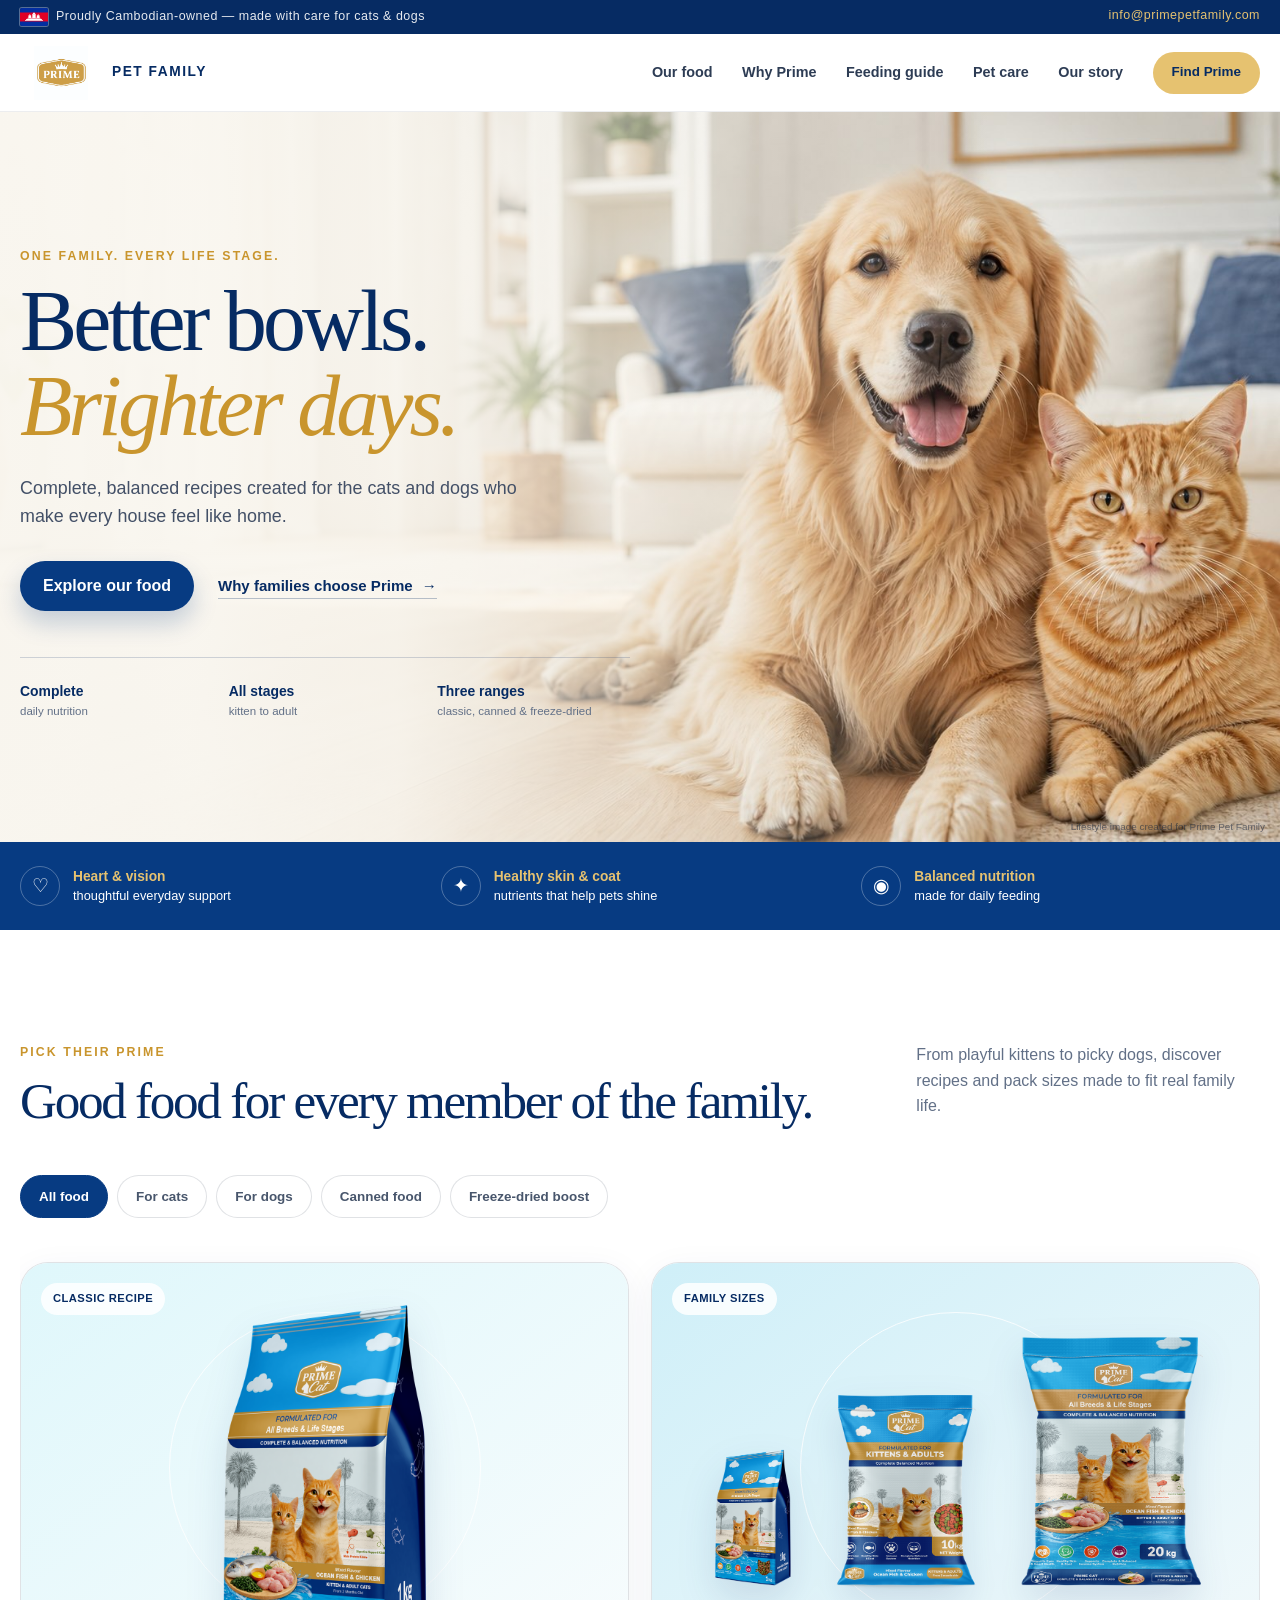
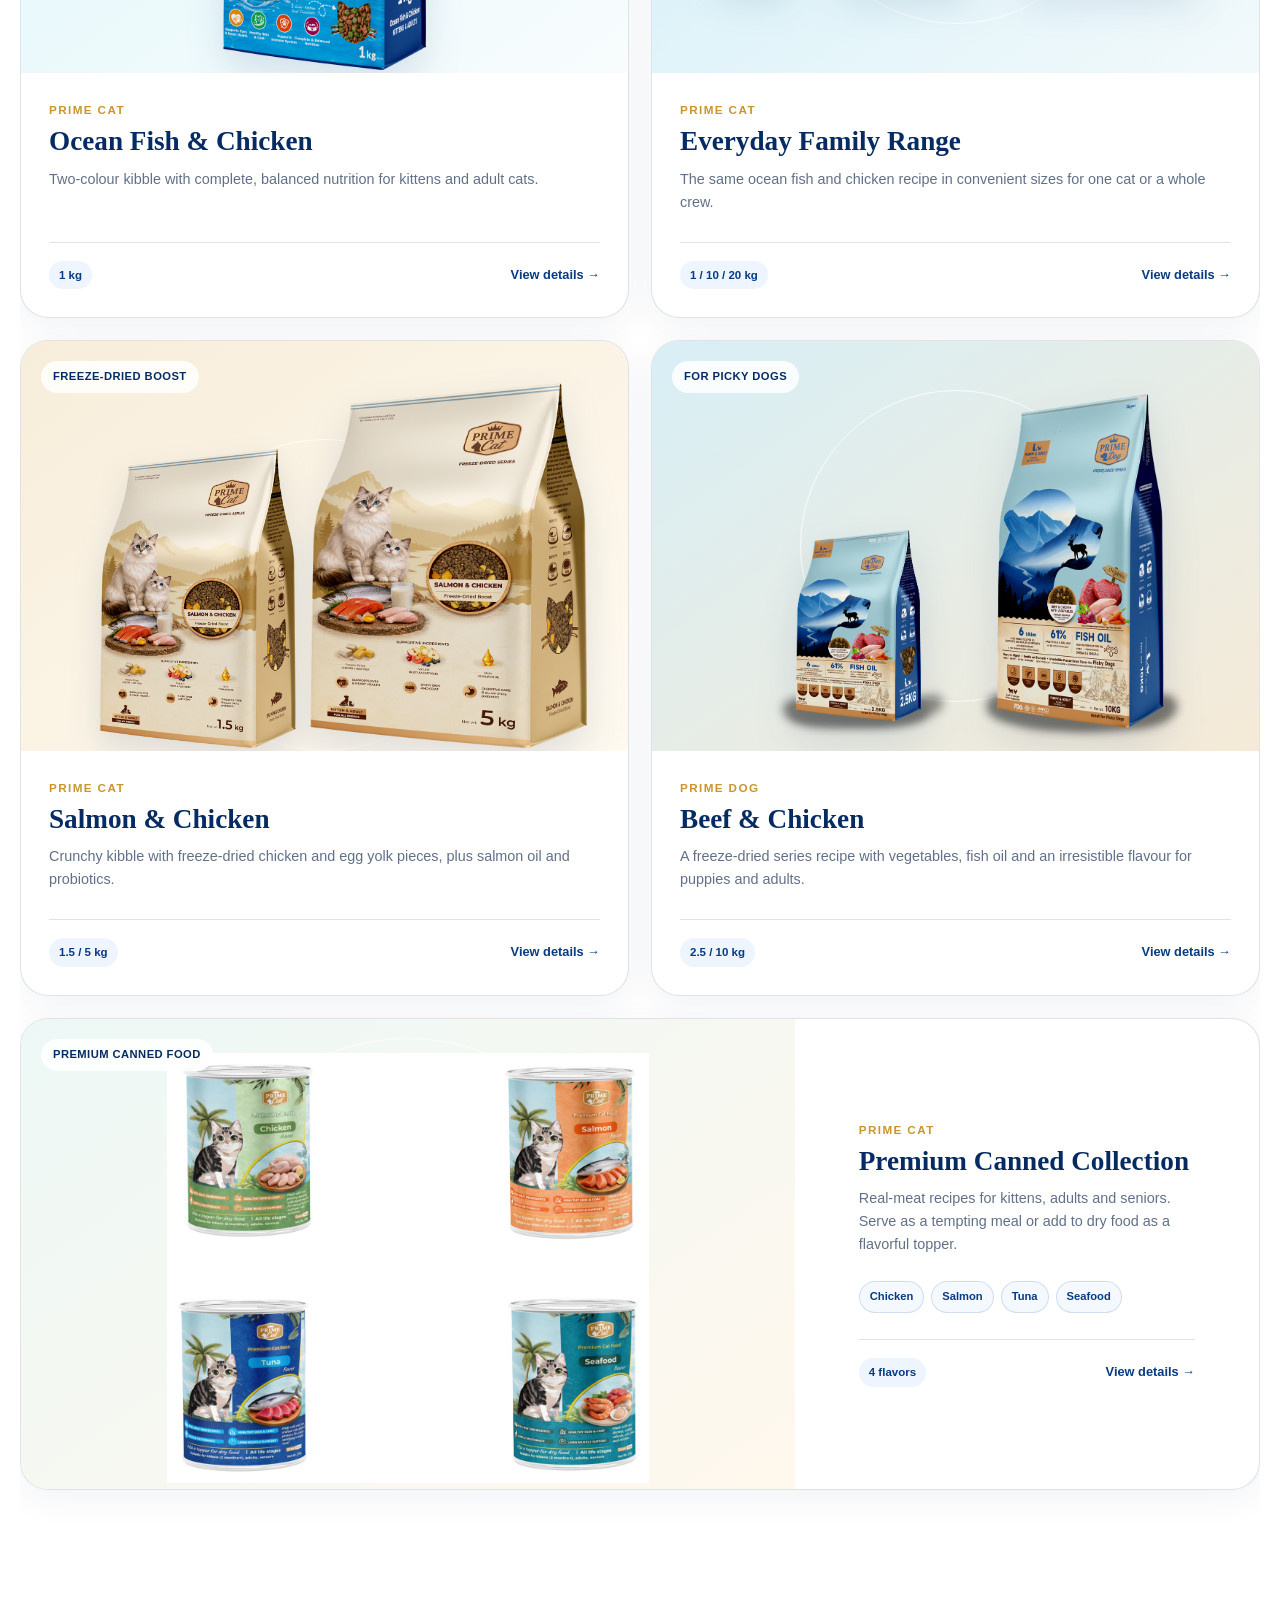
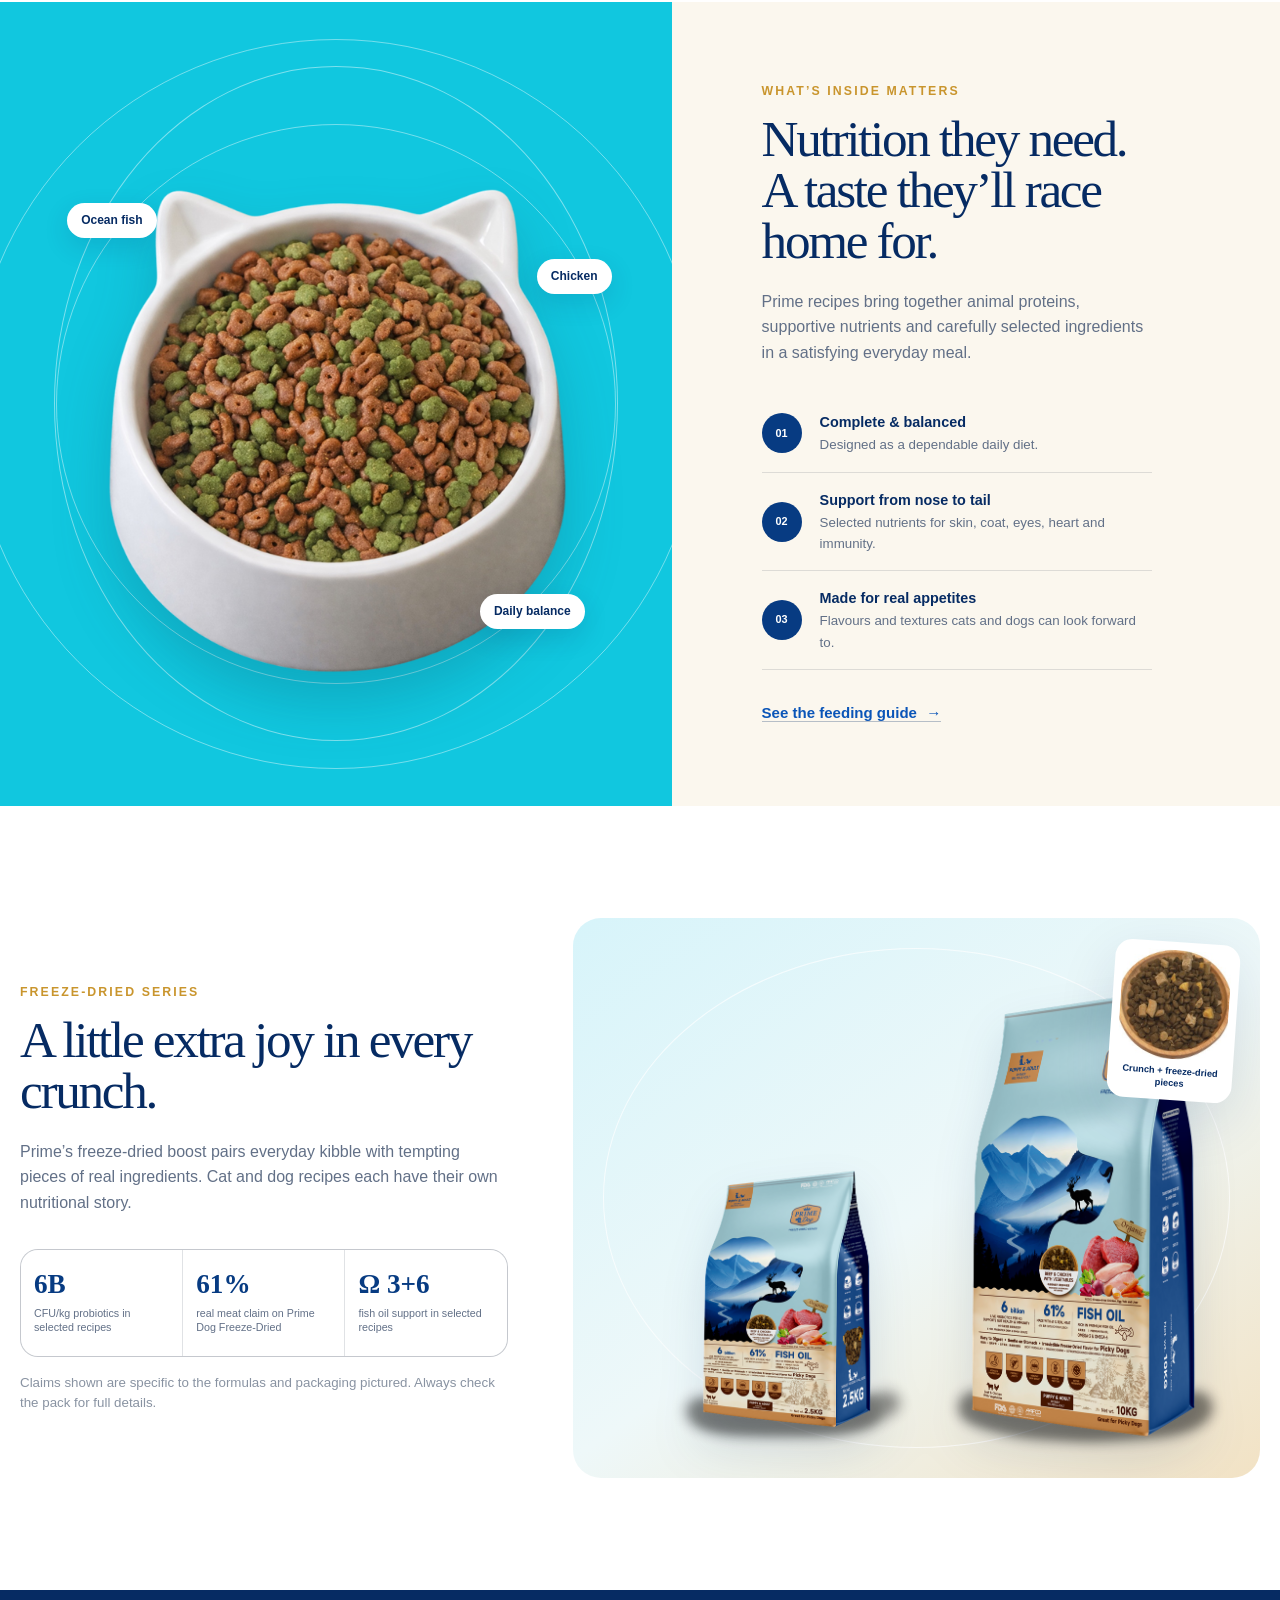
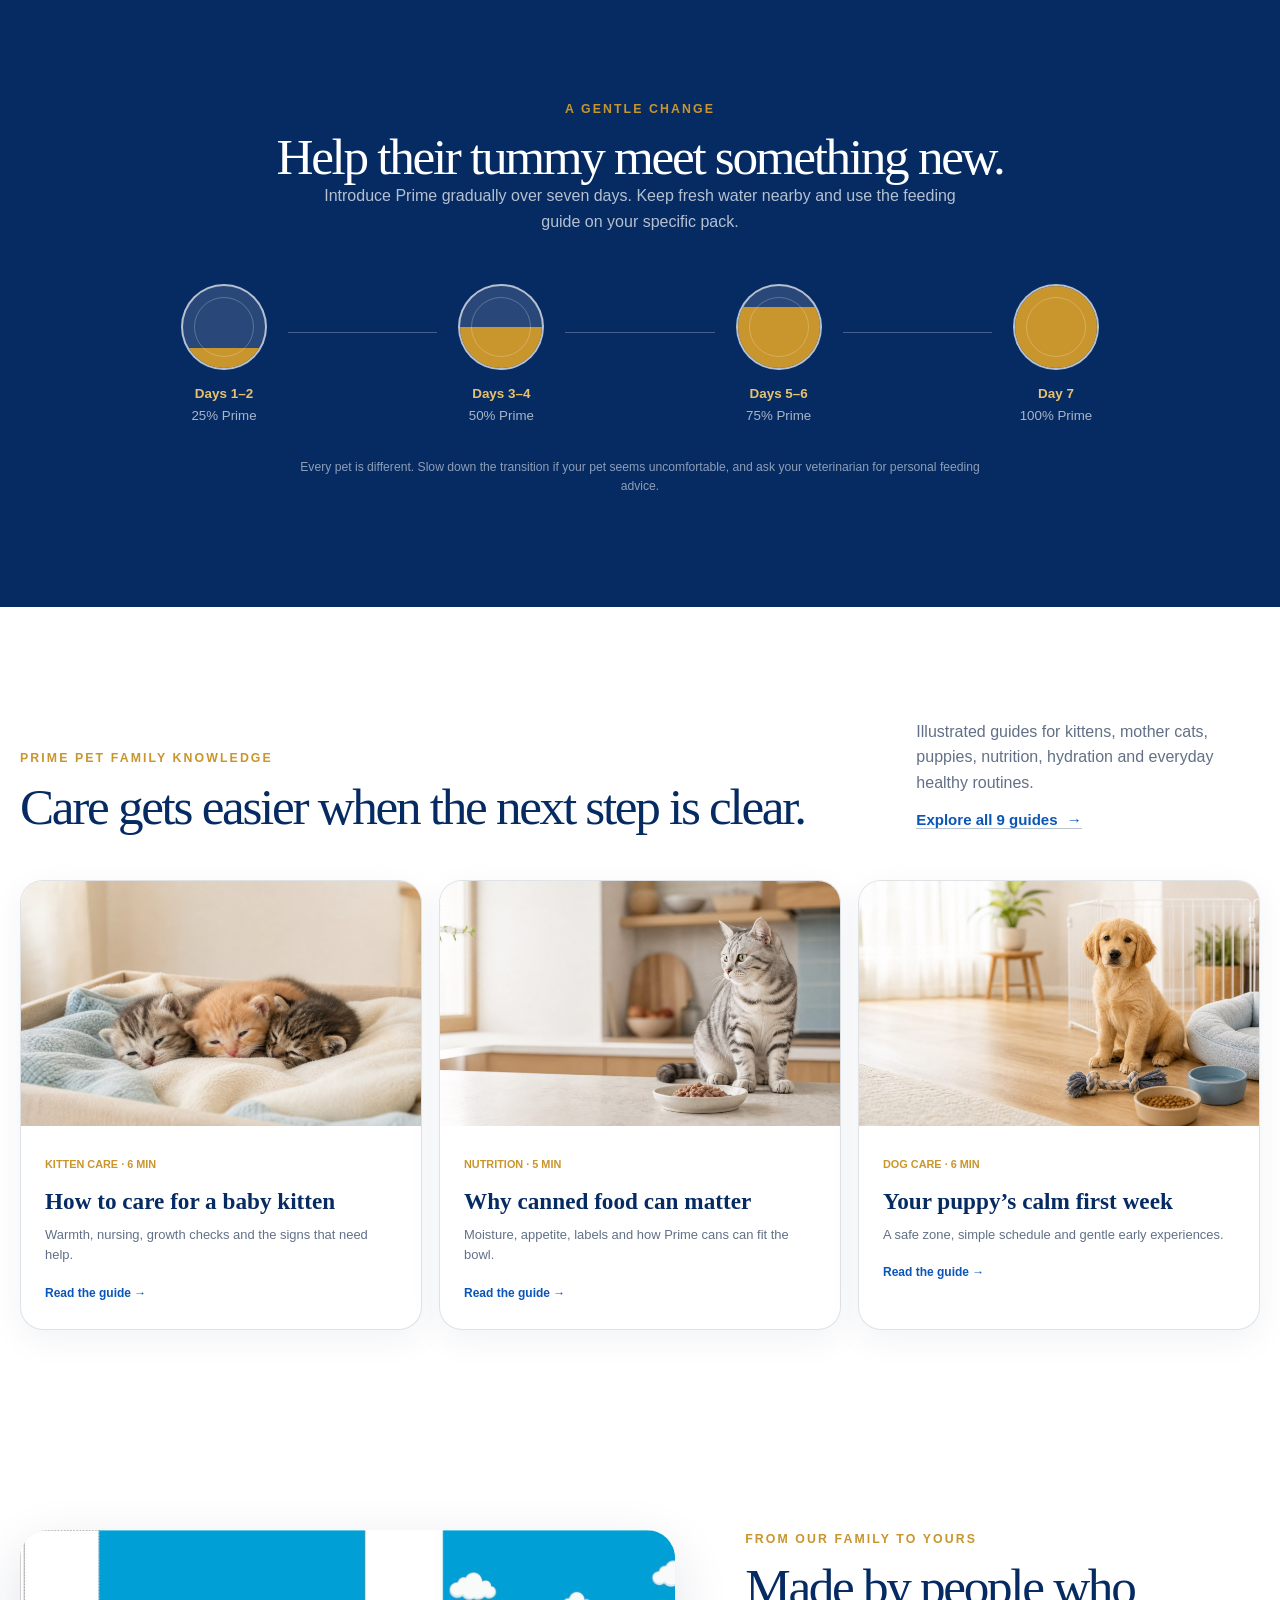
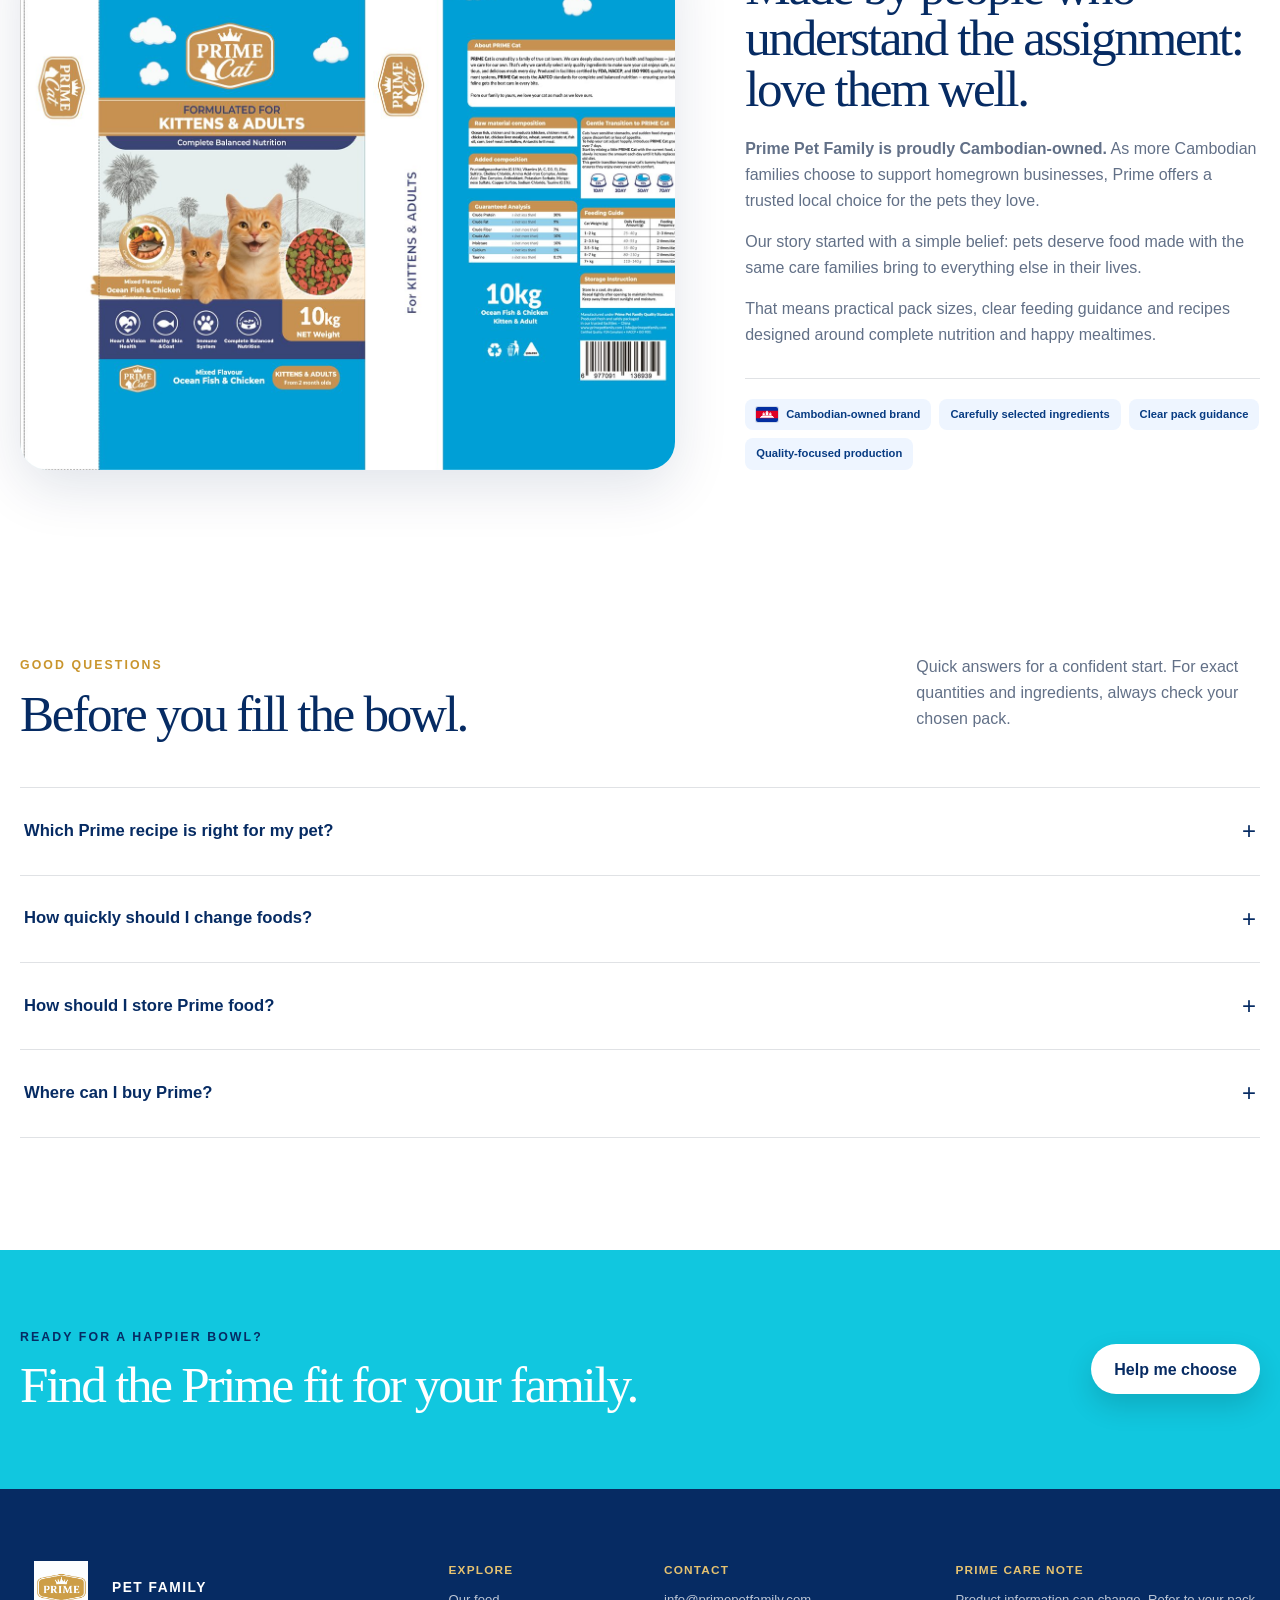
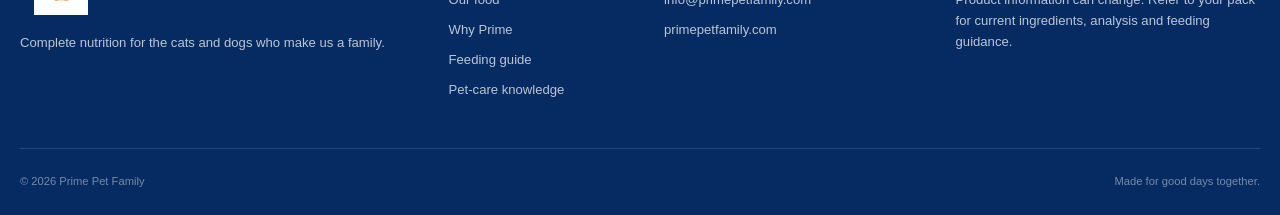
==== index.html @ 269310a0 "Move website to repository root" ====
<!doctype html>
<html lang="en">
<head>
  <meta charset="utf-8">
  <meta name="viewport" content="width=device-width, initial-scale=1">
  <meta name="description" content="Prime Pet Family complete and balanced cat and dog food, made for happy pets at every life stage.">
  <meta name="theme-color" content="#073b82">
  <title>Prime Pet Family | Better bowls. Brighter days.</title>
  <link rel="stylesheet" href="styles.css">
  <script src="script.js" defer></script>
</head>
<body>
  <a class="skip-link" href="#main">Skip to content</a>

  <div class="announcement">
    <span class="ownership-message"><img class="cambodia-flag" src="assets/cambodia-flag.svg" alt="Flag of Cambodia">Proudly Cambodian-owned — made with care for cats &amp; dogs</span>
    <a href="mailto:info@primepetfamily.com">info@primepetfamily.com</a>
  </div>

  <header class="site-header" id="top">
    <a class="brand" href="#top" aria-label="Prime Pet Family home">
      <img src="assets/prime-logo.jpg" alt="Prime">
      <span>Pet Family</span>
    </a>

    <button class="menu-toggle" type="button" aria-expanded="false" aria-controls="primary-nav">
      <span></span><span></span><span></span>
      <span class="sr-only">Open navigation</span>
    </button>

    <nav class="primary-nav" id="primary-nav" aria-label="Primary navigation">
      <a href="#products">Our food</a>
      <a href="#why-prime">Why Prime</a>
      <a href="#feeding">Feeding guide</a>
      <a href="knowledge.html">Pet care</a>
      <a href="#story">Our story</a>
      <button class="button button-small button-gold js-open-inquiry" type="button" data-product="General product enquiry">Find Prime</button>
    </nav>
  </header>

  <main id="main">
    <section class="hero" aria-labelledby="hero-title">
      <div class="hero-overlay"></div>
      <div class="hero-content">
        <p class="eyebrow">One family. Every life stage.</p>
        <h1 id="hero-title">Better bowls.<br><em>Brighter days.</em></h1>
        <p class="hero-copy">Complete, balanced recipes created for the cats and dogs who make every house feel like home.</p>
        <div class="hero-actions">
          <a class="button button-blue" href="#products">Explore our food</a>
          <a class="text-link" href="#why-prime">Why families choose Prime <span aria-hidden="true">→</span></a>
        </div>
        <div class="hero-proof" aria-label="Product highlights">
          <div><strong>Complete</strong><span>daily nutrition</span></div>
          <div><strong>All stages</strong><span>kitten to adult</span></div>
          <div><strong>Three ranges</strong><span>classic, canned &amp; freeze-dried</span></div>
        </div>
      </div>
      <p class="image-note">Lifestyle image created for Prime Pet Family</p>
    </section>

    <section class="trust-bar" aria-label="Prime benefits">
      <div><span class="trust-icon">♡</span><span><strong>Heart &amp; vision</strong> thoughtful everyday support</span></div>
      <div><span class="trust-icon">✦</span><span><strong>Healthy skin &amp; coat</strong> nutrients that help pets shine</span></div>
      <div><span class="trust-icon">◉</span><span><strong>Balanced nutrition</strong> made for daily feeding</span></div>
    </section>

    <section class="section products-section" id="products" aria-labelledby="products-title">
      <div class="section-heading heading-row">
        <div>
          <p class="eyebrow">Pick their Prime</p>
          <h2 id="products-title">Good food for every member of the family.</h2>
        </div>
        <p>From playful kittens to picky dogs, discover recipes and pack sizes made to fit real family life.</p>
      </div>

      <div class="filter-bar" role="group" aria-label="Filter products">
        <button class="filter-button active" type="button" data-filter="all" aria-pressed="true">All food</button>
        <button class="filter-button" type="button" data-filter="cat" aria-pressed="false">For cats</button>
        <button class="filter-button" type="button" data-filter="dog" aria-pressed="false">For dogs</button>
        <button class="filter-button" type="button" data-filter="canned" aria-pressed="false">Canned food</button>
        <button class="filter-button" type="button" data-filter="freeze" aria-pressed="false">Freeze-dried boost</button>
      </div>

      <div class="product-grid" id="product-grid">
        <article class="product-card product-card-blue" data-categories="cat classic">
          <div class="product-image-wrap">
            <span class="product-badge">Classic recipe</span>
            <img src="assets/prime-cat-1kg-web.png" alt="Prime Cat Ocean Fish and Chicken 1 kilogram bag" loading="lazy">
          </div>
          <div class="product-body">
            <p class="product-pet">Prime Cat</p>
            <h3>Ocean Fish &amp; Chicken</h3>
            <p>Two-colour kibble with complete, balanced nutrition for kittens and adult cats.</p>
            <div class="product-footer">
              <span class="size-pill">1 kg</span>
              <a class="card-link" href="product.html?id=cat-classic">View details <span aria-hidden="true">→</span></a>
            </div>
          </div>
        </article>

        <article class="product-card product-card-sky" data-categories="cat classic">
          <div class="product-image-wrap range-image">
            <span class="product-badge">Family sizes</span>
            <img src="assets/prime-cat-range-web.png" alt="Prime Cat Ocean Fish and Chicken bags in 1, 10 and 20 kilogram sizes" loading="lazy">
          </div>
          <div class="product-body">
            <p class="product-pet">Prime Cat</p>
            <h3>Everyday Family Range</h3>
            <p>The same ocean fish and chicken recipe in convenient sizes for one cat or a whole crew.</p>
            <div class="product-footer">
              <span class="size-pill">1 / 10 / 20 kg</span>
              <a class="card-link" href="product.html?id=cat-family">View details <span aria-hidden="true">→</span></a>
            </div>
          </div>
        </article>

        <article class="product-card product-card-cream" data-categories="cat freeze">
          <div class="product-image-wrap dual-product">
            <span class="product-badge">Freeze-dried boost</span>
            <img src="assets/prime-cat-freeze-1-5kg-web.png" alt="Prime Cat Salmon and Chicken Freeze-Dried Boost 1.5 kilogram bag" loading="lazy">
            <img src="assets/prime-cat-freeze-5kg-web.png" alt="Prime Cat Salmon and Chicken Freeze-Dried Boost 5 kilogram bag" loading="lazy">
          </div>
          <div class="product-body">
            <p class="product-pet">Prime Cat</p>
            <h3>Salmon &amp; Chicken</h3>
            <p>Crunchy kibble with freeze-dried chicken and egg yolk pieces, plus salmon oil and probiotics.</p>
            <div class="product-footer">
              <span class="size-pill">1.5 / 5 kg</span>
              <a class="card-link" href="product.html?id=cat-freeze">View details <span aria-hidden="true">→</span></a>
            </div>
          </div>
        </article>

        <article class="product-card product-card-dog" data-categories="dog freeze">
          <div class="product-image-wrap range-image">
            <span class="product-badge">For picky dogs</span>
            <img src="assets/prime-dog-range-web.png" alt="Prime Dog Beef and Chicken Freeze-Dried Series bags in 2.5 and 10 kilogram sizes" loading="lazy">
          </div>
          <div class="product-body">
            <p class="product-pet">Prime Dog</p>
            <h3>Beef &amp; Chicken</h3>
            <p>A freeze-dried series recipe with vegetables, fish oil and an irresistible flavour for puppies and adults.</p>
            <div class="product-footer">
              <span class="size-pill">2.5 / 10 kg</span>
              <a class="card-link" href="product.html?id=dog-freeze">View details <span aria-hidden="true">→</span></a>
            </div>
          </div>
        </article>

        <article class="product-card product-card-canned" data-categories="cat canned">
          <div class="product-image-wrap range-image">
            <span class="product-badge">Premium canned food</span>
            <img src="assets/prime-cat-cans-web.png" alt="Prime Cat premium canned food in Chicken, Salmon, Tuna and Seafood flavors" loading="lazy">
          </div>
          <div class="product-body">
            <p class="product-pet">Prime Cat</p>
            <h3>Premium Canned Collection</h3>
            <p>Real-meat recipes for kittens, adults and seniors. Serve as a tempting meal or add to dry food as a flavorful topper.</p>
            <div class="canned-flavours" aria-label="Available flavors">
              <span>Chicken</span><span>Salmon</span><span>Tuna</span><span>Seafood</span>
            </div>
            <div class="product-footer">
              <span class="size-pill">4 flavors</span>
              <a class="card-link" href="product.html?id=cat-canned">View details <span aria-hidden="true">→</span></a>
            </div>
          </div>
        </article>
      </div>
      <p class="filter-empty" id="filter-empty" hidden>No products match this filter yet.</p>
    </section>

    <section class="feature-story" id="why-prime" aria-labelledby="feature-title">
      <div class="feature-visual">
        <span class="orbit orbit-one"></span>
        <span class="orbit orbit-two"></span>
        <img class="bowl-image" src="assets/cat-food-bowl-web.png" alt="A white cat-shaped bowl filled with Prime Cat kibble" loading="lazy">
        <div class="ingredient-chip chip-one">Ocean fish</div>
        <div class="ingredient-chip chip-two">Chicken</div>
        <div class="ingredient-chip chip-three">Daily balance</div>
      </div>
      <div class="feature-copy">
        <p class="eyebrow">What’s inside matters</p>
        <h2 id="feature-title">Nutrition they need. A taste they’ll race home for.</h2>
        <p>Prime recipes bring together animal proteins, supportive nutrients and carefully selected ingredients in a satisfying everyday meal.</p>
        <ul class="check-list">
          <li><span>01</span><div><strong>Complete &amp; balanced</strong><small>Designed as a dependable daily diet.</small></div></li>
          <li><span>02</span><div><strong>Support from nose to tail</strong><small>Selected nutrients for skin, coat, eyes, heart and immunity.</small></div></li>
          <li><span>03</span><div><strong>Made for real appetites</strong><small>Flavours and textures cats and dogs can look forward to.</small></div></li>
        </ul>
        <a class="text-link text-link-blue" href="#feeding">See the feeding guide <span aria-hidden="true">→</span></a>
      </div>
    </section>

    <section class="section range-spotlight" aria-labelledby="range-title">
      <div class="spotlight-copy">
        <p class="eyebrow">Freeze-dried series</p>
        <h2 id="range-title">A little extra joy in every crunch.</h2>
        <p>Prime’s freeze-dried boost pairs everyday kibble with tempting pieces of real ingredients. Cat and dog recipes each have their own nutritional story.</p>
        <div class="stat-grid">
          <div><strong>6B</strong><span>CFU/kg probiotics in selected recipes</span></div>
          <div><strong>61%</strong><span>real meat claim on Prime Dog Freeze-Dried</span></div>
          <div><strong>Ω 3+6</strong><span>fish oil support in selected recipes</span></div>
        </div>
        <small class="claim-note">Claims shown are specific to the formulas and packaging pictured. Always check the pack for full details.</small>
      </div>
      <div class="spotlight-visual">
        <div class="kibble-card">
          <img src="assets/freeze-dried-kibble-web.jpg" alt="Prime freeze-dried dog food kibble in a wooden bowl" loading="lazy">
          <span>Crunch + freeze-dried pieces</span>
        </div>
        <img class="dog-range-image" src="assets/prime-dog-range-web.png" alt="Prime Dog freeze-dried series family pack sizes" loading="lazy">
      </div>
    </section>

    <section class="feeding-section" id="feeding" aria-labelledby="feeding-title">
      <div class="section-heading centered">
        <p class="eyebrow">A gentle change</p>
        <h2 id="feeding-title">Help their tummy meet something new.</h2>
        <p>Introduce Prime gradually over seven days. Keep fresh water nearby and use the feeding guide on your specific pack.</p>
      </div>
      <div class="transition-track" role="list" aria-label="Seven day feeding transition">
        <div class="transition-step" role="listitem">
          <div class="bowl-chart"><span style="--new-food:25%"></span></div>
          <strong>Days 1–2</strong><small>25% Prime</small>
        </div>
        <div class="transition-line"></div>
        <div class="transition-step" role="listitem">
          <div class="bowl-chart"><span style="--new-food:50%"></span></div>
          <strong>Days 3–4</strong><small>50% Prime</small>
        </div>
        <div class="transition-line"></div>
        <div class="transition-step" role="listitem">
          <div class="bowl-chart"><span style="--new-food:75%"></span></div>
          <strong>Days 5–6</strong><small>75% Prime</small>
        </div>
        <div class="transition-line"></div>
        <div class="transition-step" role="listitem">
          <div class="bowl-chart"><span style="--new-food:100%"></span></div>
          <strong>Day 7</strong><small>100% Prime</small>
        </div>
      </div>
      <p class="feeding-note">Every pet is different. Slow down the transition if your pet seems uncomfortable, and ask your veterinarian for personal feeding advice.</p>
    </section>

    <section class="section knowledge-preview" aria-labelledby="knowledge-preview-title">
      <div class="section-heading heading-row">
        <div><p class="eyebrow">Prime Pet Family knowledge</p><h2 id="knowledge-preview-title">Care gets easier when the next step is clear.</h2></div>
        <div><p>Illustrated guides for kittens, mother cats, puppies, nutrition, hydration and everyday healthy routines.</p><a class="text-link text-link-blue" href="knowledge.html">Explore all 9 guides <span aria-hidden="true">→</span></a></div>
      </div>
      <div class="knowledge-preview-grid">
        <a class="knowledge-preview-card" href="knowledge.html#baby-kitten"><img src="assets/care-kittens.jpg" alt="Three baby kittens resting in a warm nest" loading="lazy"><div><span>Kitten care · 6 min</span><h3>How to care for a baby kitten</h3><p>Warmth, nursing, growth checks and the signs that need help.</p><strong>Read the guide →</strong></div></a>
        <a class="knowledge-preview-card" href="knowledge.html#canned-food"><img src="assets/detail-cat-wet.jpg" alt="Silver tabby cat beside a dish of moist food" loading="lazy"><div><span>Nutrition · 5 min</span><h3>Why canned food can matter</h3><p>Moisture, appetite, labels and how Prime cans can fit the bowl.</p><strong>Read the guide →</strong></div></a>
        <a class="knowledge-preview-card" href="knowledge.html#new-puppy"><img src="assets/care-puppy.jpg" alt="Golden retriever puppy in a safe home care area" loading="lazy"><div><span>Dog care · 6 min</span><h3>Your puppy’s calm first week</h3><p>A safe zone, simple schedule and gentle early experiences.</p><strong>Read the guide →</strong></div></a>
      </div>
    </section>

    <section class="section story-section" id="story" aria-labelledby="story-title">
      <div class="story-image">
        <img src="assets/prime-cat-packaging-details-web.jpg" alt="Prime Cat packaging artwork showing recipe details and feeding information" loading="lazy">
      </div>
      <div class="story-copy">
        <p class="eyebrow">From our family to yours</p>
        <h2 id="story-title">Made by people who understand the assignment: love them well.</h2>
        <p><strong>Prime Pet Family is proudly Cambodian-owned.</strong> As more Cambodian families choose to support homegrown businesses, Prime offers a trusted local choice for the pets they love.</p>
        <p>Our story started with a simple belief: pets deserve food made with the same care families bring to everything else in their lives.</p>
        <p>That means practical pack sizes, clear feeding guidance and recipes designed around complete nutrition and happy mealtimes.</p>
        <div class="quality-row" aria-label="Quality commitments">
          <span class="local-brand-badge"><img class="cambodia-flag cambodia-flag-small" src="assets/cambodia-flag.svg" alt="">Cambodian-owned brand</span>
          <span>Carefully selected ingredients</span>
          <span>Clear pack guidance</span>
          <span>Quality-focused production</span>
        </div>
      </div>
    </section>

    <section class="section faq-section" aria-labelledby="faq-title">
      <div class="section-heading heading-row">
        <div><p class="eyebrow">Good questions</p><h2 id="faq-title">Before you fill the bowl.</h2></div>
        <p>Quick answers for a confident start. For exact quantities and ingredients, always check your chosen pack.</p>
      </div>
      <div class="faq-list">
        <details>
          <summary>Which Prime recipe is right for my pet?<span>+</span></summary>
          <p>Choose the cat or dog range, then match the life-stage and flavour information on the pack. If your pet has a medical condition or special diet, consult your veterinarian first.</p>
        </details>
        <details>
          <summary>How quickly should I change foods?<span>+</span></summary>
          <p>A seven-day transition works well for many pets: gradually increase Prime while reducing the previous food. Sensitive pets may need a little longer.</p>
        </details>
        <details>
          <summary>How should I store Prime food?<span>+</span></summary>
          <p>Keep the food sealed in a cool, dry place, away from direct sunlight and moisture. Reseal tightly after opening to help maintain freshness.</p>
        </details>
        <details>
          <summary>Where can I buy Prime?<span>+</span></summary>
          <p>Use the enquiry button below and tell us your location and preferred recipe. The Prime Pet Family team can help point you in the right direction.</p>
        </details>
      </div>
    </section>

    <section class="final-cta" aria-labelledby="cta-title">
      <div>
        <p class="eyebrow">Ready for a happier bowl?</p>
        <h2 id="cta-title">Find the Prime fit for your family.</h2>
      </div>
      <button class="button button-light js-open-inquiry" type="button" data-product="Help me choose a Prime recipe">Help me choose</button>
    </section>
  </main>

  <footer class="site-footer">
    <div class="footer-brand">
      <a class="brand brand-footer" href="#top"><img src="assets/prime-logo.jpg" alt=""><span>Pet Family</span></a>
      <p>Complete nutrition for the cats and dogs who make us a family.</p>
    </div>
    <div>
      <strong>Explore</strong>
      <a href="#products">Our food</a>
      <a href="#why-prime">Why Prime</a>
      <a href="#feeding">Feeding guide</a>
      <a href="knowledge.html">Pet-care knowledge</a>
    </div>
    <div>
      <strong>Contact</strong>
      <a href="mailto:info@primepetfamily.com">info@primepetfamily.com</a>
      <a href="https://www.primepetfamily.com">primepetfamily.com</a>
    </div>
    <div class="footer-note">
      <strong>Prime care note</strong>
      <p>Product information can change. Refer to your pack for current ingredients, analysis and feeding guidance.</p>
    </div>
    <div class="copyright"><span>© <span id="year"></span> Prime Pet Family</span><span>Made for good days together.</span></div>
  </footer>

  <dialog class="inquiry-dialog" id="inquiry-dialog" aria-labelledby="inquiry-title">
    <button class="dialog-close" type="button" aria-label="Close enquiry">×</button>
    <div class="dialog-mark">PRIME</div>
    <p class="eyebrow">Let’s find their food</p>
    <h2 id="inquiry-title">Ask about Prime</h2>
    <p>Send the Prime team a ready-to-go email with your pet and product details.</p>
    <form id="inquiry-form">
      <label for="product-interest">Product</label>
      <input id="product-interest" name="product" type="text" readonly>
      <div class="form-row">
        <div>
          <label for="pet-type">Pet</label>
          <select id="pet-type" name="pet">
            <option>Cat</option>
            <option>Dog</option>
            <option>Both</option>
          </select>
        </div>
        <div>
          <label for="pet-age">Life stage</label>
          <select id="pet-age" name="stage">
            <option>Kitten / Puppy</option>
            <option selected>Adult</option>
            <option>Senior</option>
          </select>
        </div>
      </div>
      <label for="location">Your location</label>
      <input id="location" name="location" type="text" placeholder="City or region" required>
      <label for="message">Anything else?</label>
      <textarea id="message" name="message" rows="3" placeholder="Preferred pack size, number of pets, questions…"></textarea>
      <button class="button button-blue button-full" type="submit">Create email enquiry</button>
      <small>This opens your email app. No information is stored on this page.</small>
    </form>
  </dialog>

  <div class="toast" id="toast" role="status" aria-live="polite">Email enquiry prepared.</div>
</body>
</html>
---- styles.css ----
:root {
  --blue-950: #062b63;
  --blue-900: #073b82;
  --blue-700: #0a55b8;
  --sky: #11c7df;
  --sky-soft: #dff9fc;
  --gold: #c9952d;
  --gold-light: #e6c270;
  --cream: #fbf7ee;
  --cream-deep: #f1e8d7;
  --ink: #14233b;
  --muted: #627087;
  --white: #fff;
  --line: rgba(20, 35, 59, .13);
  --shadow: 0 18px 55px rgba(5, 37, 82, .12);
  --radius: 28px;
  --max: 1240px;
}

* { box-sizing: border-box; }

html {
  scroll-behavior: smooth;
  scroll-padding-top: 92px;
}

body {
  margin: 0;
  color: var(--ink);
  background: #fff;
  font-family: Inter, ui-sans-serif, -apple-system, BlinkMacSystemFont, "Segoe UI", sans-serif;
  line-height: 1.6;
  -webkit-font-smoothing: antialiased;
}

body.dialog-open { overflow: hidden; }

img { max-width: 100%; display: block; }
button, input, select, textarea { font: inherit; }
button, a { -webkit-tap-highlight-color: transparent; }
a { color: inherit; }

.sr-only {
  position: absolute;
  width: 1px;
  height: 1px;
  padding: 0;
  margin: -1px;
  overflow: hidden;
  clip: rect(0, 0, 0, 0);
  white-space: nowrap;
  border: 0;
}

.skip-link {
  position: fixed;
  z-index: 1000;
  left: 12px;
  top: -80px;
  padding: 10px 16px;
  border-radius: 10px;
  color: var(--white);
  background: var(--blue-900);
  transition: top .2s ease;
}

.skip-link:focus { top: 12px; }

.announcement {
  min-height: 34px;
  padding: 6px max(20px, calc((100vw - var(--max)) / 2));
  display: flex;
  justify-content: space-between;
  gap: 24px;
  color: rgba(255, 255, 255, .9);
  background: var(--blue-950);
  font-size: .78rem;
  letter-spacing: .04em;
}

.announcement a { color: var(--gold-light); text-decoration: none; }
.announcement a:hover { text-decoration: underline; }

.ownership-message,
.local-brand-badge {
  display: inline-flex;
  align-items: center;
  gap: 8px;
}

.cambodia-flag {
  width: 28px;
  height: auto;
  flex: 0 0 auto;
  border-radius: 2px;
  box-shadow: 0 0 0 1px rgba(255, 255, 255, .32);
}

.cambodia-flag-small {
  width: 22px;
  box-shadow: 0 0 0 1px rgba(6, 43, 99, .14);
}

.site-header {
  position: sticky;
  top: 0;
  z-index: 50;
  height: 78px;
  padding: 0 max(20px, calc((100vw - var(--max)) / 2));
  display: flex;
  align-items: center;
  justify-content: space-between;
  background: rgba(255, 255, 255, .94);
  border-bottom: 1px solid rgba(20, 35, 59, .08);
  backdrop-filter: blur(14px);
}

.brand {
  display: inline-flex;
  align-items: center;
  gap: 10px;
  color: var(--blue-950);
  text-decoration: none;
  font-size: .86rem;
  font-weight: 800;
  letter-spacing: .11em;
  text-transform: uppercase;
}

.brand img {
  width: 82px;
  height: 54px;
  object-fit: contain;
  mix-blend-mode: multiply;
}

.primary-nav {
  display: flex;
  align-items: center;
  gap: clamp(18px, 2.3vw, 32px);
}

.primary-nav > a {
  position: relative;
  color: #2d3c54;
  text-decoration: none;
  font-size: .9rem;
  font-weight: 700;
}

.primary-nav > a::after {
  content: "";
  position: absolute;
  left: 0;
  bottom: -8px;
  width: 100%;
  height: 2px;
  background: var(--gold);
  transform: scaleX(0);
  transform-origin: right;
  transition: transform .25s ease;
}

.primary-nav > a:hover::after,
.primary-nav > a:focus-visible::after {
  transform: scaleX(1);
  transform-origin: left;
}

.menu-toggle {
  display: none;
  width: 46px;
  height: 46px;
  padding: 11px;
  border: 0;
  border-radius: 12px;
  background: var(--cream);
}

.menu-toggle > span:not(.sr-only) {
  display: block;
  height: 2px;
  margin: 5px 0;
  border-radius: 2px;
  background: var(--blue-950);
  transition: transform .2s ease, opacity .2s ease;
}

.button {
  min-height: 50px;
  padding: 13px 22px;
  display: inline-flex;
  align-items: center;
  justify-content: center;
  border: 1px solid transparent;
  border-radius: 999px;
  text-decoration: none;
  font-weight: 800;
  line-height: 1.1;
  cursor: pointer;
  transition: transform .2s ease, box-shadow .2s ease, background .2s ease;
}

.button:hover { transform: translateY(-2px); }
.button:focus-visible, .filter-button:focus-visible, .card-link:focus-visible, .dialog-close:focus-visible { outline: 3px solid rgba(17, 199, 223, .48); outline-offset: 3px; }
.button-small { min-height: 42px; padding: 10px 18px; font-size: .84rem; }
.button-gold { color: var(--blue-950); background: var(--gold-light); }
.button-blue { color: var(--white); background: var(--blue-900); box-shadow: 0 12px 24px rgba(7, 59, 130, .22); }
.button-blue:hover { background: var(--blue-700); box-shadow: 0 16px 32px rgba(7, 59, 130, .28); }
.button-light { color: var(--blue-950); background: var(--white); box-shadow: 0 12px 28px rgba(0, 0, 0, .14); }
.button-full { width: 100%; }

.hero {
  position: relative;
  min-height: min(730px, calc(100vh - 112px));
  display: grid;
  align-items: center;
  background: #f6f1e9 url("assets/hero-pets-web.jpg") center / cover no-repeat;
  overflow: hidden;
}

.hero-overlay {
  position: absolute;
  inset: 0;
  background: linear-gradient(90deg, rgba(249, 246, 239, .98) 0%, rgba(249, 246, 239, .91) 31%, rgba(249, 246, 239, .30) 57%, rgba(249, 246, 239, 0) 78%);
}

.hero-content {
  position: relative;
  z-index: 1;
  width: min(660px, 54vw);
  margin-left: max(20px, calc((100vw - var(--max)) / 2));
  padding: 72px 0 58px;
}

.eyebrow {
  margin: 0 0 13px;
  color: var(--gold);
  font-size: .77rem;
  font-weight: 900;
  letter-spacing: .17em;
  text-transform: uppercase;
}

h1, h2, h3, p { margin-top: 0; }

h1, h2 {
  font-family: Georgia, "Times New Roman", serif;
  font-weight: 500;
  line-height: .99;
  letter-spacing: -.045em;
}

h1 { margin-bottom: 24px; color: var(--blue-950); font-size: clamp(3.6rem, 6.7vw, 6.9rem); }
h1 em { color: var(--gold); font-weight: 400; }
h2 { margin-bottom: 22px; color: var(--blue-950); font-size: clamp(2.45rem, 4vw, 4.25rem); }
h3 { line-height: 1.2; }

.hero-copy {
  max-width: 540px;
  margin-bottom: 30px;
  color: #435067;
  font-size: clamp(1.02rem, 1.4vw, 1.22rem);
}

.hero-actions { display: flex; align-items: center; gap: 24px; flex-wrap: wrap; }

.text-link {
  color: var(--blue-950);
  text-decoration: none;
  font-size: .94rem;
  font-weight: 850;
  border-bottom: 1px solid rgba(6, 43, 99, .28);
}

.text-link span { display: inline-block; margin-left: 5px; transition: transform .2s ease; }
.text-link:hover span { transform: translateX(4px); }
.text-link-blue { color: var(--blue-700); }

.hero-proof {
  max-width: 610px;
  margin-top: 46px;
  padding-top: 22px;
  display: grid;
  grid-template-columns: repeat(3, 1fr);
  gap: 16px;
  border-top: 1px solid rgba(6, 43, 99, .18);
}

.hero-proof div { display: flex; flex-direction: column; }
.hero-proof strong { color: var(--blue-950); font-size: .87rem; }
.hero-proof span { color: var(--muted); font-size: .72rem; }

.image-note {
  position: absolute;
  right: 15px;
  bottom: 7px;
  margin: 0;
  color: rgba(20, 35, 59, .55);
  font-size: .62rem;
}

.trust-bar {
  padding: 24px max(20px, calc((100vw - var(--max)) / 2));
  display: grid;
  grid-template-columns: repeat(3, 1fr);
  gap: 22px;
  color: var(--white);
  background: var(--blue-900);
}

.trust-bar > div { display: flex; align-items: center; gap: 13px; font-size: .8rem; line-height: 1.4; }
.trust-bar strong { display: block; color: var(--gold-light); font-size: .86rem; }
.trust-icon { width: 40px; height: 40px; display: grid; flex: 0 0 40px; place-items: center; border: 1px solid rgba(255,255,255,.28); border-radius: 50%; font-size: 1.2rem; }

.section { width: min(calc(100% - 40px), var(--max)); margin-inline: auto; padding: 112px 0; }

.section-heading { max-width: 750px; margin-bottom: 48px; }
.section-heading h2 { margin-bottom: 0; }
.section-heading > p:not(.eyebrow), .heading-row > p { color: var(--muted); }
.heading-row { max-width: none; display: grid; grid-template-columns: minmax(0, 1.5fr) minmax(260px, .62fr); align-items: end; gap: 65px; }
.heading-row > p { margin: 0 0 8px; }
.centered { margin-inline: auto; text-align: center; }
.centered > p:last-child { max-width: 660px; margin-inline: auto; }

.products-section { overflow: hidden; }

.filter-bar {
  margin-bottom: 34px;
  padding-bottom: 10px;
  display: flex;
  gap: 9px;
  overflow-x: auto;
  scrollbar-width: thin;
}

.filter-button {
  flex: 0 0 auto;
  padding: 10px 18px;
  border: 1px solid var(--line);
  border-radius: 999px;
  color: #48566c;
  background: #fff;
  font-size: .84rem;
  font-weight: 800;
  cursor: pointer;
  transition: color .2s ease, border .2s ease, background .2s ease;
}

.filter-button:hover { border-color: var(--blue-700); color: var(--blue-700); }
.filter-button.active { color: #fff; border-color: var(--blue-900); background: var(--blue-900); }

.product-grid { display: grid; grid-template-columns: repeat(2, minmax(0, 1fr)); gap: 22px; }
.product-card { min-width: 0; overflow: hidden; border: 1px solid var(--line); border-radius: var(--radius); background: #fff; box-shadow: 0 9px 35px rgba(10, 51, 105, .06); transition: transform .3s ease, box-shadow .3s ease; }
.product-card:hover { transform: translateY(-6px); box-shadow: var(--shadow); }
.product-card[hidden] { display: none; }

.product-card-canned {
  grid-column: 1 / -1;
  display: grid;
  grid-template-columns: minmax(0, 1.25fr) minmax(330px, .75fr);
}

.product-card-canned .product-image-wrap {
  height: 470px;
  padding: 34px;
  background: linear-gradient(145deg, #edf8f6, #fff8ed);
}

.product-card-canned .product-image-wrap::before {
  width: 430px;
  height: 430px;
}

.product-card-canned .product-image-wrap > img {
  max-width: 96%;
  max-height: 430px;
  filter: none;
}

.product-card-canned .product-body {
  padding: clamp(34px, 5vw, 66px);
  display: flex;
  justify-content: center;
  flex-direction: column;
}

.product-card-canned .product-body > p:not(.product-pet) {
  min-height: 0;
}

.canned-flavours {
  margin: 3px 0 26px;
  display: flex;
  flex-wrap: wrap;
  gap: 7px;
}

.canned-flavours span {
  padding: 6px 10px;
  border: 1px solid rgba(7, 59, 130, .14);
  border-radius: 999px;
  color: var(--blue-900);
  background: #f4f8ff;
  font-size: .7rem;
  font-weight: 800;
}

.product-image-wrap {
  position: relative;
  height: 410px;
  display: grid;
  place-items: center;
  padding: 42px 28px 18px;
  overflow: hidden;
  background: linear-gradient(145deg, #dff7fb, #f8fcfd);
}

.product-image-wrap::before {
  content: "";
  position: absolute;
  width: 310px;
  height: 310px;
  border: 1px solid rgba(255,255,255,.8);
  border-radius: 50%;
}

.product-card-cream .product-image-wrap { background: linear-gradient(145deg, #f7edda, #fffaf0); }
.product-card-dog .product-image-wrap { background: linear-gradient(145deg, #d8eff6, #f5ead7); }
.product-card-sky .product-image-wrap { background: linear-gradient(145deg, #cfeff8, #f2f9fb); }

.product-image-wrap > img { position: relative; z-index: 1; max-width: 88%; max-height: 365px; object-fit: contain; filter: drop-shadow(0 17px 19px rgba(6, 43, 99, .12)); transition: transform .35s ease; }
.product-card:hover .product-image-wrap > img { transform: scale(1.025); }
.product-image-wrap.range-image > img { max-width: 100%; }

.dual-product { grid-template-columns: 1fr 1.35fr; align-items: end; padding-inline: 12px; }
.dual-product > img { width: 100%; max-width: none; }
.dual-product > img:first-of-type { transform: translateX(18px) scale(.82); transform-origin: bottom right; }
.product-card:hover .dual-product > img:first-of-type { transform: translateX(18px) scale(.84); }

.product-badge {
  position: absolute;
  z-index: 3;
  left: 20px;
  top: 20px;
  padding: 7px 12px;
  border-radius: 999px;
  color: var(--blue-950);
  background: rgba(255,255,255,.84);
  backdrop-filter: blur(8px);
  font-size: .7rem;
  font-weight: 900;
  letter-spacing: .04em;
  text-transform: uppercase;
}

.product-body { padding: 28px; }
.product-pet { margin-bottom: 5px; color: var(--gold); font-size: .73rem; font-weight: 900; letter-spacing: .12em; text-transform: uppercase; }
.product-body h3 { margin: 0 0 10px; color: var(--blue-950); font-family: Georgia, "Times New Roman", serif; font-size: 1.7rem; }
.product-body > p:not(.product-pet) { min-height: 52px; margin-bottom: 22px; color: var(--muted); font-size: .9rem; }
.product-footer { padding-top: 18px; display: flex; align-items: center; justify-content: space-between; gap: 16px; border-top: 1px solid var(--line); }
.size-pill { flex: 0 0 auto; padding: 5px 10px; border-radius: 999px; color: var(--blue-900); background: #eef5ff; font-size: .72rem; font-weight: 850; }
.card-link { padding: 0; border: 0; color: var(--blue-900); background: transparent; font-size: .8rem; font-weight: 850; text-decoration: none; cursor: pointer; }
.card-link:hover span { display: inline-block; transform: translateX(3px); }
.filter-empty { padding: 44px; text-align: center; color: var(--muted); background: var(--cream); border-radius: var(--radius); }

.feature-story {
  min-height: 720px;
  display: grid;
  grid-template-columns: minmax(0, 1.05fr) minmax(0, .95fr);
  background: var(--cream);
}

.feature-visual {
  position: relative;
  min-height: 650px;
  display: grid;
  place-items: center;
  overflow: hidden;
  background: var(--sky);
}

.feature-visual::before {
  content: "";
  position: absolute;
  inset: 8%;
  border: 1px solid rgba(255,255,255,.45);
  border-radius: 50%;
}

.bowl-image { position: relative; z-index: 2; width: min(70%, 520px); filter: drop-shadow(0 30px 28px rgba(4, 65, 83, .22)); }
.orbit { position: absolute; border: 1px solid rgba(255,255,255,.42); border-radius: 50%; }
.orbit-one { width: 560px; height: 560px; }
.orbit-two { width: 730px; height: 730px; }
.ingredient-chip { position: absolute; z-index: 3; padding: 8px 14px; border-radius: 999px; color: var(--blue-950); background: #fff; box-shadow: 0 9px 26px rgba(6, 43, 99, .14); font-size: .75rem; font-weight: 900; }
.chip-one { left: 10%; top: 25%; }
.chip-two { right: 9%; top: 32%; }
.chip-three { right: 13%; bottom: 22%; }

.feature-copy { align-self: center; max-width: 570px; padding: 80px clamp(38px, 7vw, 110px); }
.feature-copy > p:not(.eyebrow) { color: var(--muted); }

.check-list { margin: 30px 0; padding: 0; list-style: none; }
.check-list li { padding: 16px 0; display: flex; align-items: center; gap: 18px; border-bottom: 1px solid var(--line); }
.check-list li > span { width: 40px; height: 40px; display: grid; flex: 0 0 40px; place-items: center; border-radius: 50%; color: #fff; background: var(--blue-900); font-size: .68rem; font-weight: 900; }
.check-list div { display: flex; flex-direction: column; }
.check-list strong { color: var(--blue-950); font-size: .9rem; }
.check-list small { color: var(--muted); }

.range-spotlight { display: grid; grid-template-columns: minmax(0, .83fr) minmax(0, 1.17fr); align-items: center; gap: 65px; }
.spotlight-copy > p:not(.eyebrow) { color: var(--muted); }
.stat-grid { margin: 34px 0 16px; display: grid; grid-template-columns: repeat(3, 1fr); gap: 1px; overflow: hidden; border: 1px solid var(--line); border-radius: 18px; background: var(--line); }
.stat-grid > div { padding: 21px 13px; display: flex; flex-direction: column; background: #fff; }
.stat-grid strong { color: var(--blue-900); font-family: Georgia, "Times New Roman", serif; font-size: 1.7rem; line-height: 1; }
.stat-grid span { margin-top: 7px; color: var(--muted); font-size: .67rem; line-height: 1.35; }
.claim-note { display: block; color: #8993a2; line-height: 1.5; }

.spotlight-visual { position: relative; min-height: 560px; display: grid; align-items: end; border-radius: var(--radius); background: linear-gradient(145deg, #d7f4fa 0%, #eef8f9 52%, #f2e2c4 100%); overflow: hidden; }
.spotlight-visual::after { content: ""; position: absolute; inset: 30px; border: 1px solid rgba(255,255,255,.7); border-radius: 50%; }
.dog-range-image { position: relative; z-index: 2; width: 100%; padding: 40px 18px 15px; filter: drop-shadow(0 21px 22px rgba(6,43,99,.12)); }
.kibble-card { position: absolute; z-index: 4; right: 24px; top: 24px; width: 125px; padding: 8px; border-radius: 17px; background: #fff; box-shadow: var(--shadow); transform: rotate(4deg); }
.kibble-card img { width: 100%; aspect-ratio: 1; object-fit: cover; border-radius: 11px; }
.kibble-card span { display: block; padding: 7px 3px 3px; color: var(--blue-950); font-size: .58rem; font-weight: 850; line-height: 1.25; text-align: center; }

.feeding-section { padding: 110px 20px; color: #fff; background: var(--blue-950); }
.feeding-section h2 { color: #fff; }
.feeding-section .section-heading > p:last-child { color: rgba(255,255,255,.7); }
.transition-track { width: min(960px, 100%); margin: 50px auto 32px; display: flex; align-items: center; justify-content: center; }
.transition-step { flex: 0 0 128px; display: flex; align-items: center; flex-direction: column; text-align: center; }
.transition-step strong { margin-top: 13px; color: var(--gold-light); font-size: .84rem; }
.transition-step small { color: rgba(255,255,255,.65); }
.transition-line { height: 1px; flex: 1; min-width: 20px; margin-bottom: 46px; background: rgba(255,255,255,.25); }
.bowl-chart { position: relative; width: 86px; height: 86px; overflow: hidden; border: 2px solid rgba(255,255,255,.65); border-radius: 50%; background: rgba(255,255,255,.14); }
.bowl-chart::after { content: ""; position: absolute; inset: 11px; border: 1px solid rgba(255,255,255,.23); border-radius: 50%; }
.bowl-chart span { position: absolute; left: 0; right: 0; bottom: 0; height: var(--new-food); background: var(--gold); transition: height .8s ease; }
.feeding-note { max-width: 680px; margin: 0 auto; color: rgba(255,255,255,.54); font-size: .76rem; text-align: center; }

.knowledge-preview { padding-bottom: 88px; }
.knowledge-preview .heading-row > div:last-child > p { margin-bottom: 11px; color: var(--muted); }
.knowledge-preview-grid { display: grid; grid-template-columns: repeat(3, minmax(0, 1fr)); gap: 17px; }
.knowledge-preview-card { overflow: hidden; border: 1px solid var(--line); border-radius: 23px; color: inherit; text-decoration: none; background: #fff; box-shadow: 0 10px 34px rgba(6,43,99,.06); transition: transform .25s ease, box-shadow .25s ease; }
.knowledge-preview-card:hover { transform: translateY(-5px); box-shadow: var(--shadow); }
.knowledge-preview-card > img { width: 100%; height: 245px; object-fit: cover; }
.knowledge-preview-card > div { padding: 24px; }
.knowledge-preview-card span { color: var(--gold); font-size: .68rem; font-weight: 850; text-transform: uppercase; }
.knowledge-preview-card h3 { margin: 12px 0 9px; color: var(--blue-950); font-family: Georgia, "Times New Roman", serif; font-size: 1.45rem; }
.knowledge-preview-card p { color: var(--muted); font-size: .81rem; }
.knowledge-preview-card strong { color: var(--blue-700); font-size: .75rem; }

.story-section { display: grid; grid-template-columns: minmax(0, 1.12fr) minmax(0, .88fr); align-items: center; gap: 70px; }
.story-image { min-height: 540px; overflow: hidden; border-radius: var(--radius); background: var(--sky-soft); box-shadow: var(--shadow); }
.story-image img { width: 100%; height: 100%; min-height: 540px; object-fit: cover; object-position: left center; }
.story-copy > p:not(.eyebrow) { color: var(--muted); }
.quality-row { margin-top: 30px; padding-top: 20px; display: flex; flex-wrap: wrap; gap: 8px; border-top: 1px solid var(--line); }
.quality-row span { padding: 7px 11px; border-radius: 8px; color: var(--blue-900); background: #eef5ff; font-size: .7rem; font-weight: 800; }

.faq-section { padding-top: 72px; }
.faq-list { border-top: 1px solid var(--line); }
.faq-list details { border-bottom: 1px solid var(--line); }
.faq-list summary { padding: 24px 4px; display: flex; align-items: center; justify-content: space-between; gap: 18px; color: var(--blue-950); font-size: 1.04rem; font-weight: 800; cursor: pointer; list-style: none; }
.faq-list summary::-webkit-details-marker { display: none; }
.faq-list summary span { font-size: 1.5rem; font-weight: 300; transition: transform .2s ease; }
.faq-list details[open] summary span { transform: rotate(45deg); }
.faq-list details p { max-width: 860px; margin: -8px 0 25px; color: var(--muted); }

.final-cta { padding: 78px max(20px, calc((100vw - var(--max)) / 2)); display: flex; align-items: center; justify-content: space-between; gap: 40px; color: #fff; background: var(--sky); }
.final-cta .eyebrow { color: var(--blue-950); }
.final-cta h2 { max-width: 790px; margin: 0; color: #fff; }

.site-footer { padding: 72px max(20px, calc((100vw - var(--max)) / 2)) 24px; display: grid; grid-template-columns: 1.25fr .55fr .8fr 1fr; gap: 48px; color: rgba(255,255,255,.73); background: var(--blue-950); font-size: .82rem; }
.site-footer > div:not(.copyright) { display: flex; flex-direction: column; align-items: flex-start; gap: 9px; }
.site-footer strong { color: var(--gold-light); font-size: .74rem; letter-spacing: .1em; text-transform: uppercase; }
.site-footer a:not(.brand) { text-decoration: none; }
.site-footer a:hover { color: #fff; }
.brand-footer { margin-bottom: 8px; color: #fff; }
.brand-footer img { border-radius: 6px; mix-blend-mode: normal; }
.footer-brand p, .footer-note p { margin: 0; }
.copyright { grid-column: 1 / -1; padding-top: 24px; display: flex; justify-content: space-between; gap: 20px; border-top: 1px solid rgba(255,255,255,.13); color: rgba(255,255,255,.45); font-size: .7rem; }

.inquiry-dialog {
  width: min(560px, calc(100% - 28px));
  max-height: calc(100vh - 30px);
  padding: 38px;
  border: 0;
  border-radius: 26px;
  color: var(--ink);
  background: #fff;
  box-shadow: 0 40px 100px rgba(0,0,0,.35);
}

.inquiry-dialog::backdrop { background: rgba(4, 25, 55, .72); backdrop-filter: blur(5px); }
.dialog-close { position: absolute; right: 17px; top: 14px; width: 40px; height: 40px; border: 0; border-radius: 50%; color: var(--blue-950); background: var(--cream); font-size: 1.7rem; line-height: 1; cursor: pointer; }
.dialog-mark { width: max-content; margin-bottom: 27px; padding: 6px 13px; border: 2px solid var(--gold); border-radius: 8px; color: var(--gold); font-family: Georgia, "Times New Roman", serif; font-weight: 900; letter-spacing: .06em; }
.inquiry-dialog h2 { margin-bottom: 13px; font-size: 2.9rem; }
.inquiry-dialog > p:not(.eyebrow) { color: var(--muted); }
.inquiry-dialog form { display: grid; gap: 9px; margin-top: 22px; }
.inquiry-dialog label { color: var(--blue-950); font-size: .72rem; font-weight: 850; }
.inquiry-dialog input, .inquiry-dialog select, .inquiry-dialog textarea { width: 100%; padding: 11px 13px; border: 1px solid var(--line); border-radius: 10px; color: var(--ink); background: #fbfcfe; outline: 0; }
.inquiry-dialog input:focus, .inquiry-dialog select:focus, .inquiry-dialog textarea:focus { border-color: var(--sky); box-shadow: 0 0 0 3px rgba(17,199,223,.16); }
.inquiry-dialog input[readonly] { color: var(--blue-900); font-weight: 750; }
.form-row { display: grid; grid-template-columns: 1fr 1fr; gap: 12px; }
.form-row > div { display: grid; gap: 9px; }
.inquiry-dialog form small { color: #8a94a3; text-align: center; }

.toast { position: fixed; z-index: 80; left: 50%; bottom: 24px; padding: 11px 17px; border-radius: 999px; color: #fff; background: var(--blue-950); box-shadow: var(--shadow); font-size: .82rem; font-weight: 750; opacity: 0; pointer-events: none; transform: translate(-50%, 20px); transition: opacity .25s ease, transform .25s ease; }
.toast.show { opacity: 1; transform: translate(-50%, 0); }

@media (max-width: 980px) {
  .menu-toggle { display: block; }
  .primary-nav { position: absolute; left: 20px; right: 20px; top: 69px; padding: 20px; display: none; align-items: stretch; flex-direction: column; gap: 7px; border: 1px solid var(--line); border-radius: 18px; background: #fff; box-shadow: var(--shadow); }
  .primary-nav.open { display: flex; }
  .primary-nav > a { padding: 9px 5px; }
  .primary-nav > a::after { display: none; }
  .menu-toggle[aria-expanded="true"] > span:nth-child(1) { transform: translateY(7px) rotate(45deg); }
  .menu-toggle[aria-expanded="true"] > span:nth-child(2) { opacity: 0; }
  .menu-toggle[aria-expanded="true"] > span:nth-child(3) { transform: translateY(-7px) rotate(-45deg); }

  .hero { min-height: 680px; background-position: 61% center; }
  .hero-overlay { background: linear-gradient(90deg, rgba(249,246,239,.98), rgba(249,246,239,.82) 51%, rgba(249,246,239,.12)); }
  .hero-content { width: 65vw; }
  .heading-row { grid-template-columns: 1fr; gap: 15px; }
  .product-image-wrap { height: 350px; }
  .product-card-canned { grid-template-columns: minmax(0, 1.05fr) minmax(300px, .95fr); }
  .product-card-canned .product-image-wrap { height: 430px; }
  .feature-story { grid-template-columns: 1fr; }
  .feature-visual { min-height: 540px; }
  .feature-copy { max-width: 760px; padding: 80px 32px; }
  .range-spotlight { grid-template-columns: 1fr; }
  .spotlight-visual { min-height: 490px; }
  .story-section { grid-template-columns: 1fr; }
  .knowledge-preview-grid { grid-template-columns: repeat(2, minmax(0, 1fr)); }
  .knowledge-preview-card:last-child { grid-column: 1 / -1; }
  .story-image, .story-image img { min-height: 430px; }
  .site-footer { grid-template-columns: 1.2fr 1fr 1fr; }
  .footer-note { grid-column: span 3; }
}

@media (max-width: 720px) {
  .announcement { justify-content: center; }
  .announcement > a { display: none; }
  .ownership-message { font-size: .7rem; }
  .site-header { height: 68px; }
  .brand img { width: 69px; height: 45px; }
  .brand span { display: none; }
  .primary-nav { top: 62px; }
  .hero { min-height: 740px; align-items: end; background-position: 69% top; background-size: auto 56%; background-color: var(--cream); }
  .hero-overlay { background: linear-gradient(0deg, var(--cream) 0%, var(--cream) 45%, rgba(251,247,238,.12) 72%); }
  .hero-content { width: auto; margin: 0; padding: 330px 20px 38px; }
  h1 { font-size: clamp(3.25rem, 16vw, 5.25rem); }
  .hero-copy { font-size: .98rem; }
  .hero-proof { margin-top: 32px; }
  .hero-proof span { display: none; }
  .image-note { display: none; }
  .trust-bar { grid-template-columns: 1fr; gap: 14px; }
  .trust-bar > div { padding: 5px 0; }
  .section { width: min(calc(100% - 28px), var(--max)); padding: 82px 0; }
  h2 { font-size: clamp(2.35rem, 11vw, 3.5rem); }
  .section-heading { margin-bottom: 34px; }
  .product-grid { grid-template-columns: 1fr; }
  .product-card-canned { grid-column: auto; display: block; }
  .product-card-canned .product-image-wrap { height: 390px; padding: 28px 14px 14px; }
  .product-card-canned .product-body { padding: 23px; }
  .product-image-wrap { height: 360px; }
  .product-body { padding: 23px; }
  .feature-visual { min-height: 440px; }
  .bowl-image { width: 72%; }
  .orbit-one { width: 400px; height: 400px; }
  .orbit-two { width: 510px; height: 510px; }
  .ingredient-chip { font-size: .64rem; }
  .feature-copy { padding: 70px 20px; }
  .range-spotlight { gap: 35px; }
  .stat-grid { grid-template-columns: 1fr; }
  .stat-grid > div { flex-direction: row; align-items: center; gap: 15px; }
  .stat-grid span { margin-top: 0; }
  .spotlight-visual { min-height: 380px; }
  .kibble-card { width: 105px; }
  .feeding-section { padding: 84px 20px; }
  .transition-track { align-items: stretch; flex-direction: column; gap: 0; }
  .transition-step { flex-basis: auto; flex-direction: row; gap: 16px; text-align: left; }
  .transition-step strong { margin: 0 0 3px; min-width: 72px; }
  .transition-step small { margin-left: auto; }
  .bowl-chart { width: 58px; height: 58px; flex: 0 0 58px; }
  .transition-line { width: 1px; height: 22px; min-height: 22px; flex: none; margin: 0 0 0 29px; }
  .story-section { gap: 40px; }
  .knowledge-preview-grid { grid-template-columns: 1fr; }
  .knowledge-preview-card:last-child { grid-column: auto; }
  .knowledge-preview-card > img { height: 220px; }
  .story-image, .story-image img { min-height: 330px; }
  .final-cta { padding-block: 62px; align-items: flex-start; flex-direction: column; }
  .site-footer { grid-template-columns: 1fr 1fr; gap: 36px 26px; }
  .footer-brand, .footer-note { grid-column: 1 / -1; }
  .copyright { align-items: flex-start; flex-direction: column; }
  .inquiry-dialog { padding: 30px 20px; }
  .form-row { grid-template-columns: 1fr; }
}

@media (max-width: 420px) {
  .hero { min-height: 760px; background-size: auto 48%; }
  .hero-content { padding-top: 310px; }
  .hero-actions { align-items: flex-start; flex-direction: column; }
  .hero-proof { grid-template-columns: 1fr 1fr; }
  .hero-proof > div:last-child { display: none; }
  .product-footer { align-items: flex-start; flex-direction: column; }
  .product-image-wrap { height: 320px; }
  .dual-product { height: 340px; }
  .site-footer { grid-template-columns: 1fr; }
  .footer-brand, .footer-note { grid-column: auto; }
}

@media (prefers-reduced-motion: reduce) {
  html { scroll-behavior: auto; }
  *, *::before, *::after { scroll-behavior: auto !important; transition-duration: .01ms !important; animation-duration: .01ms !important; animation-iteration-count: 1 !important; }
}
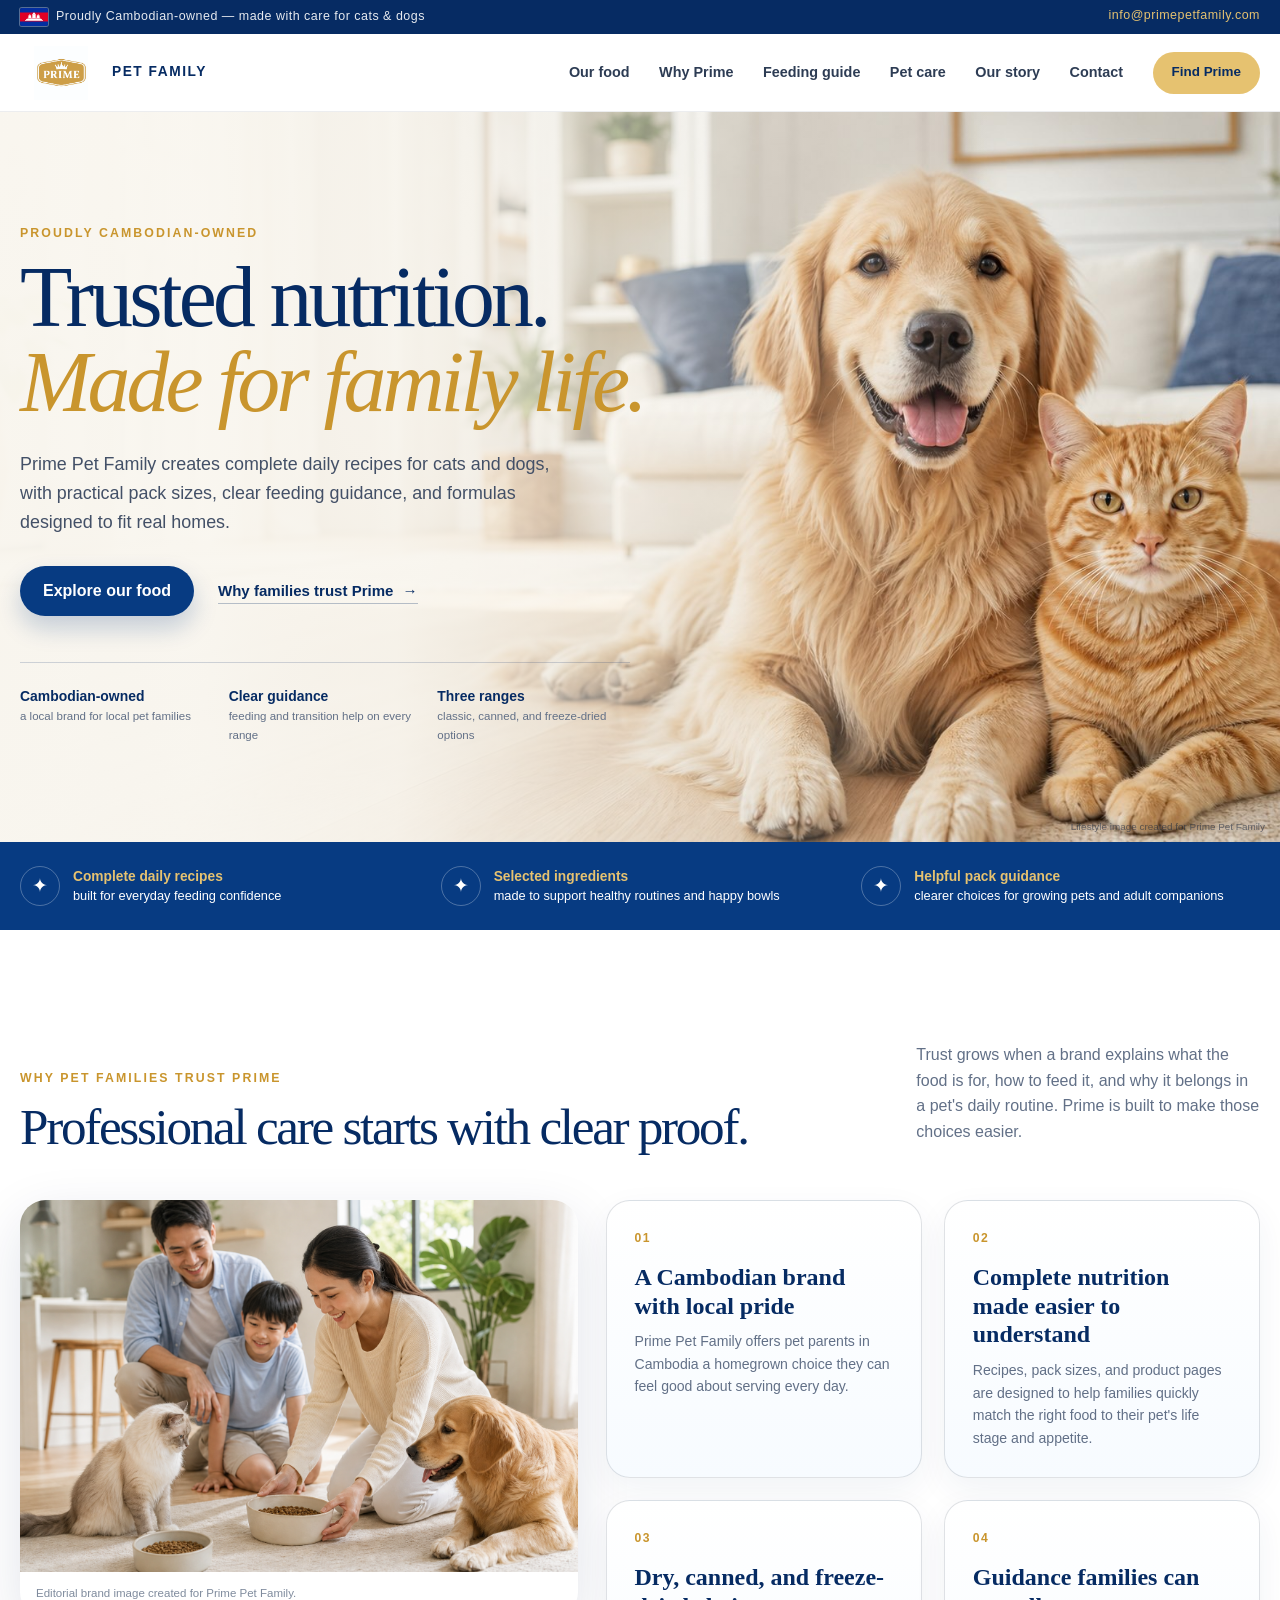
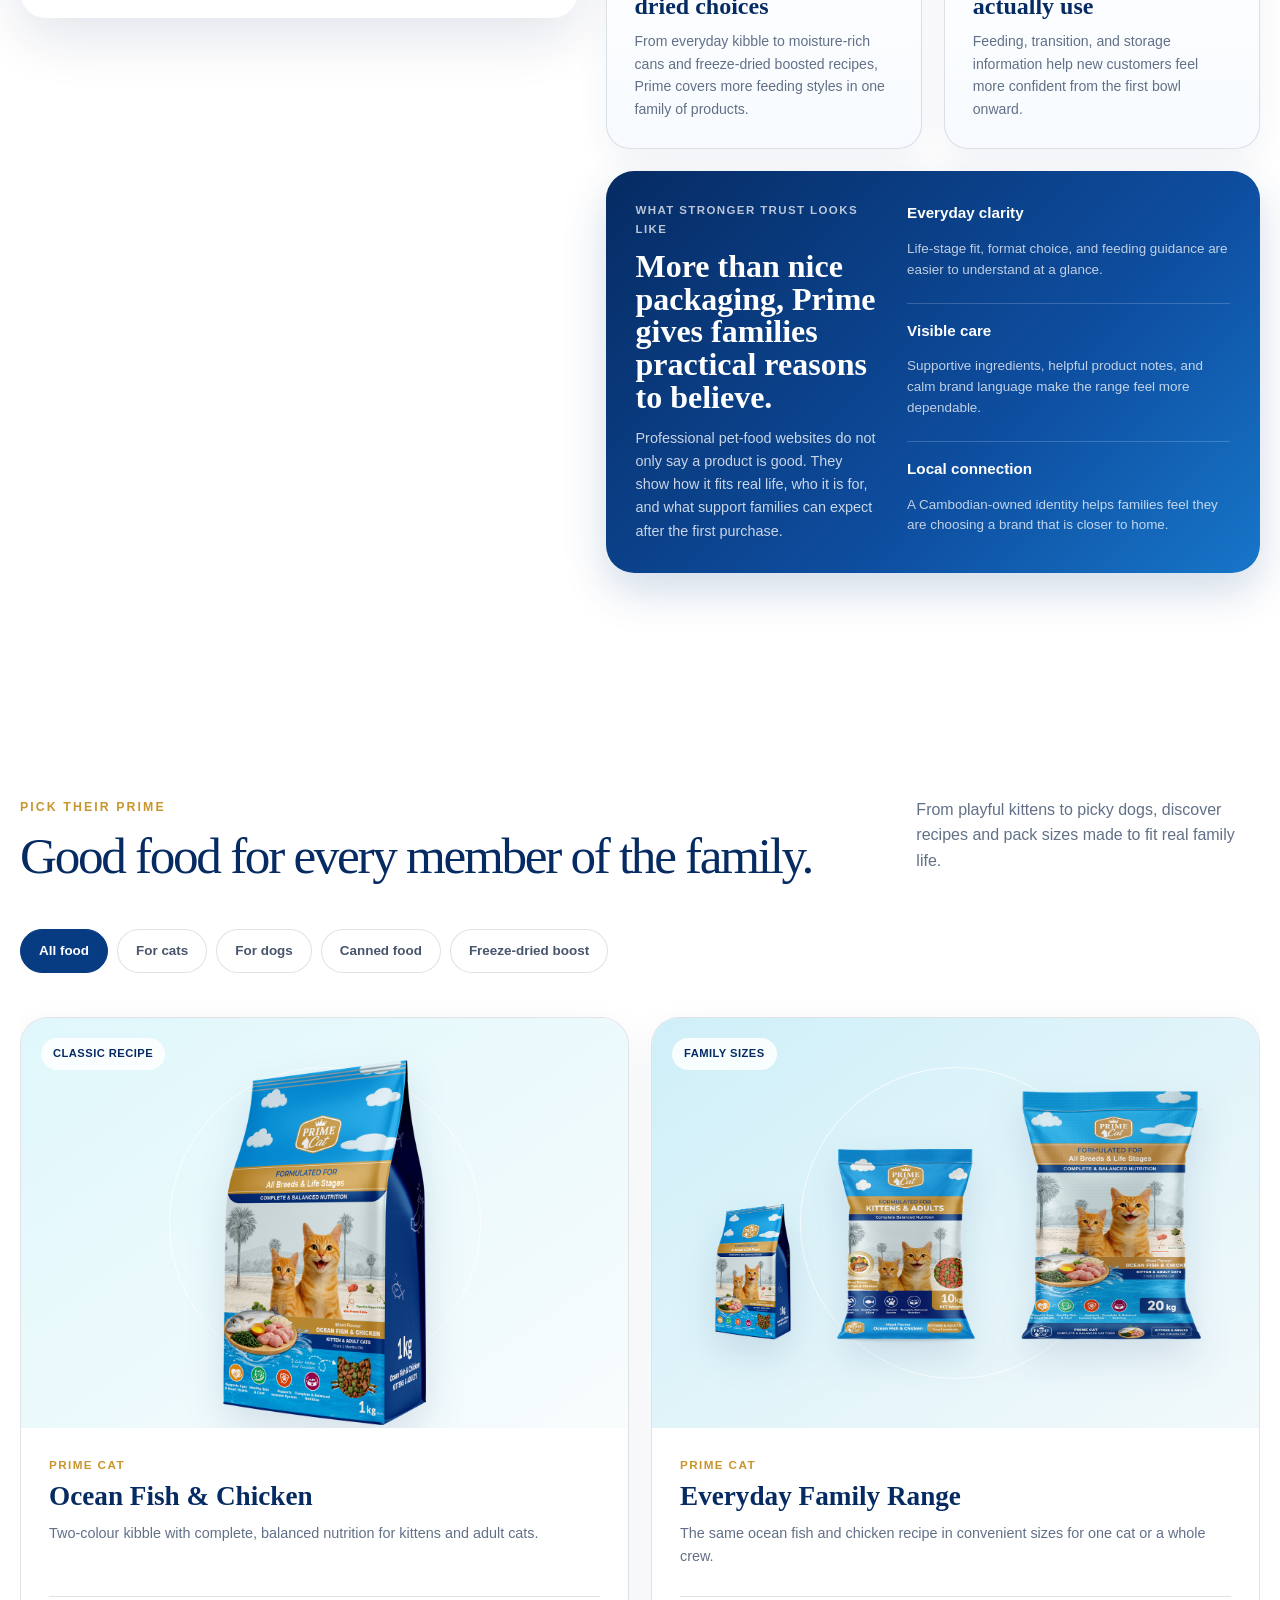
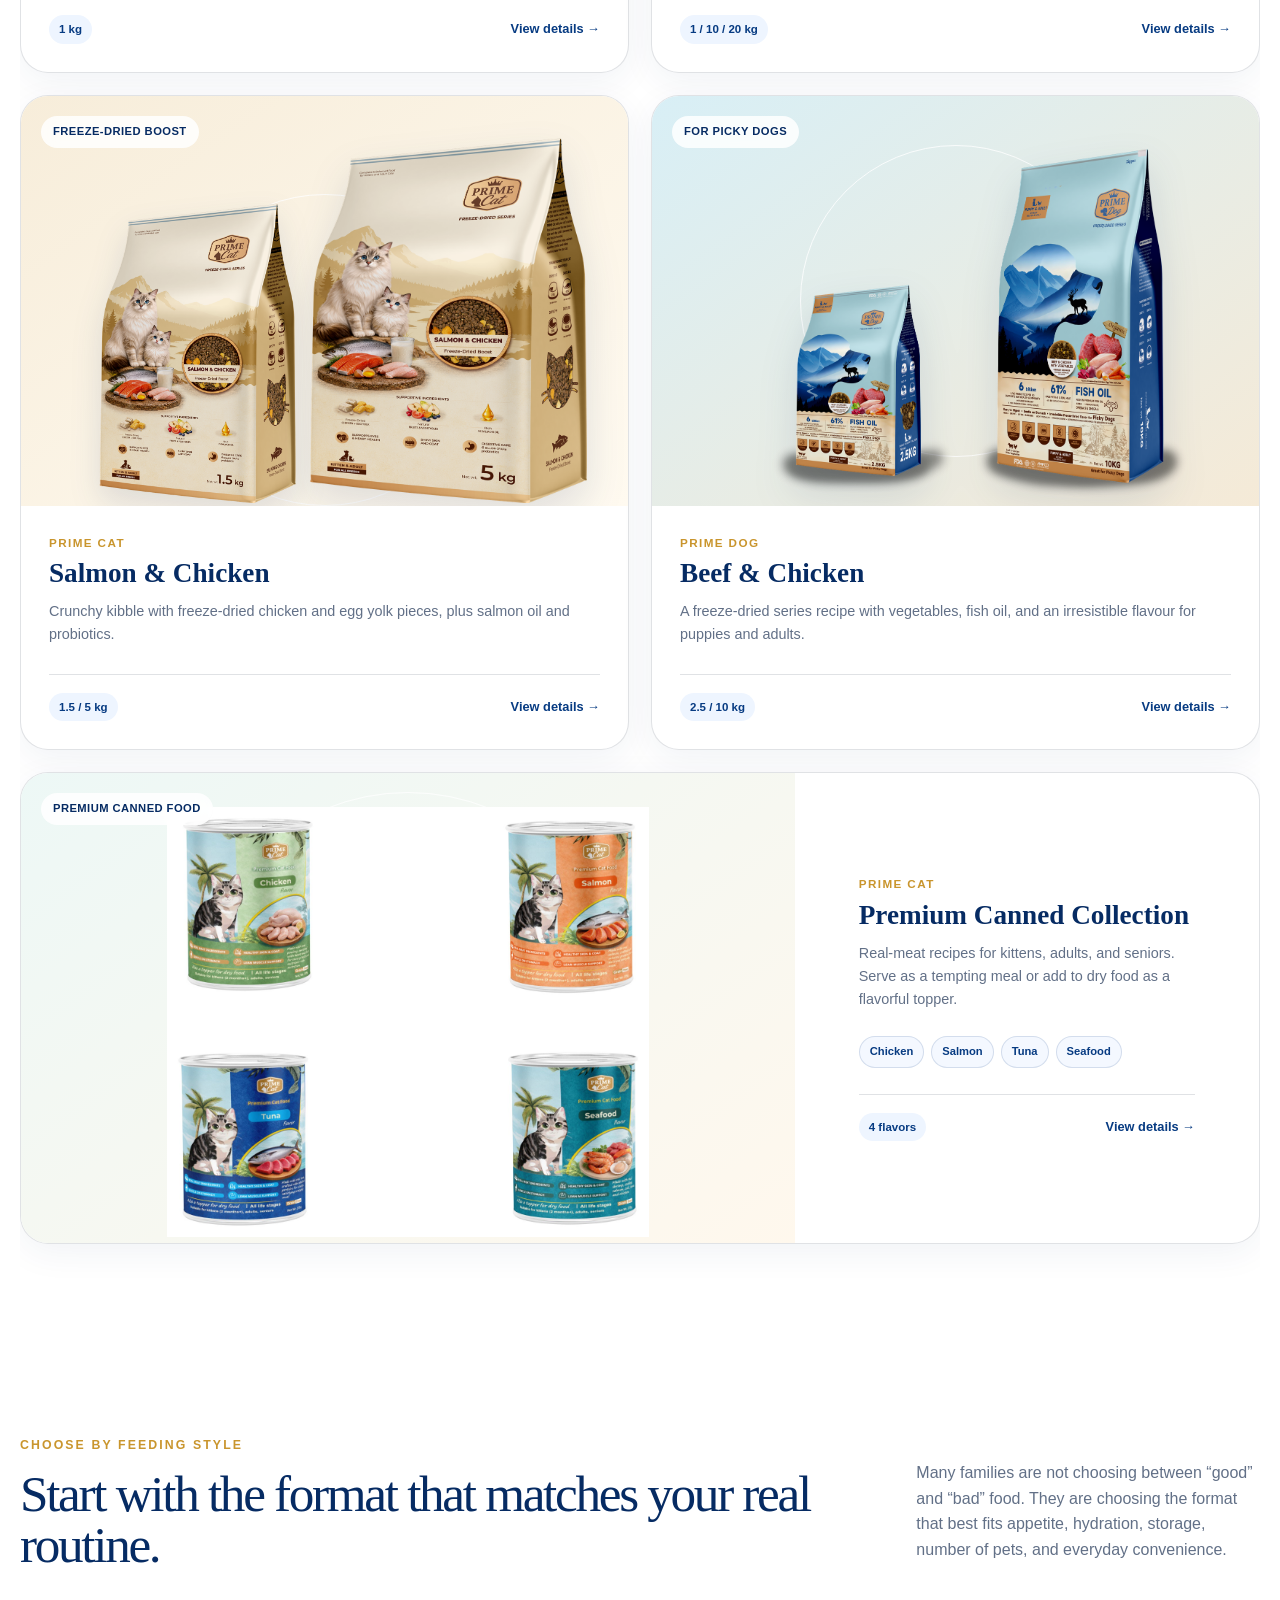
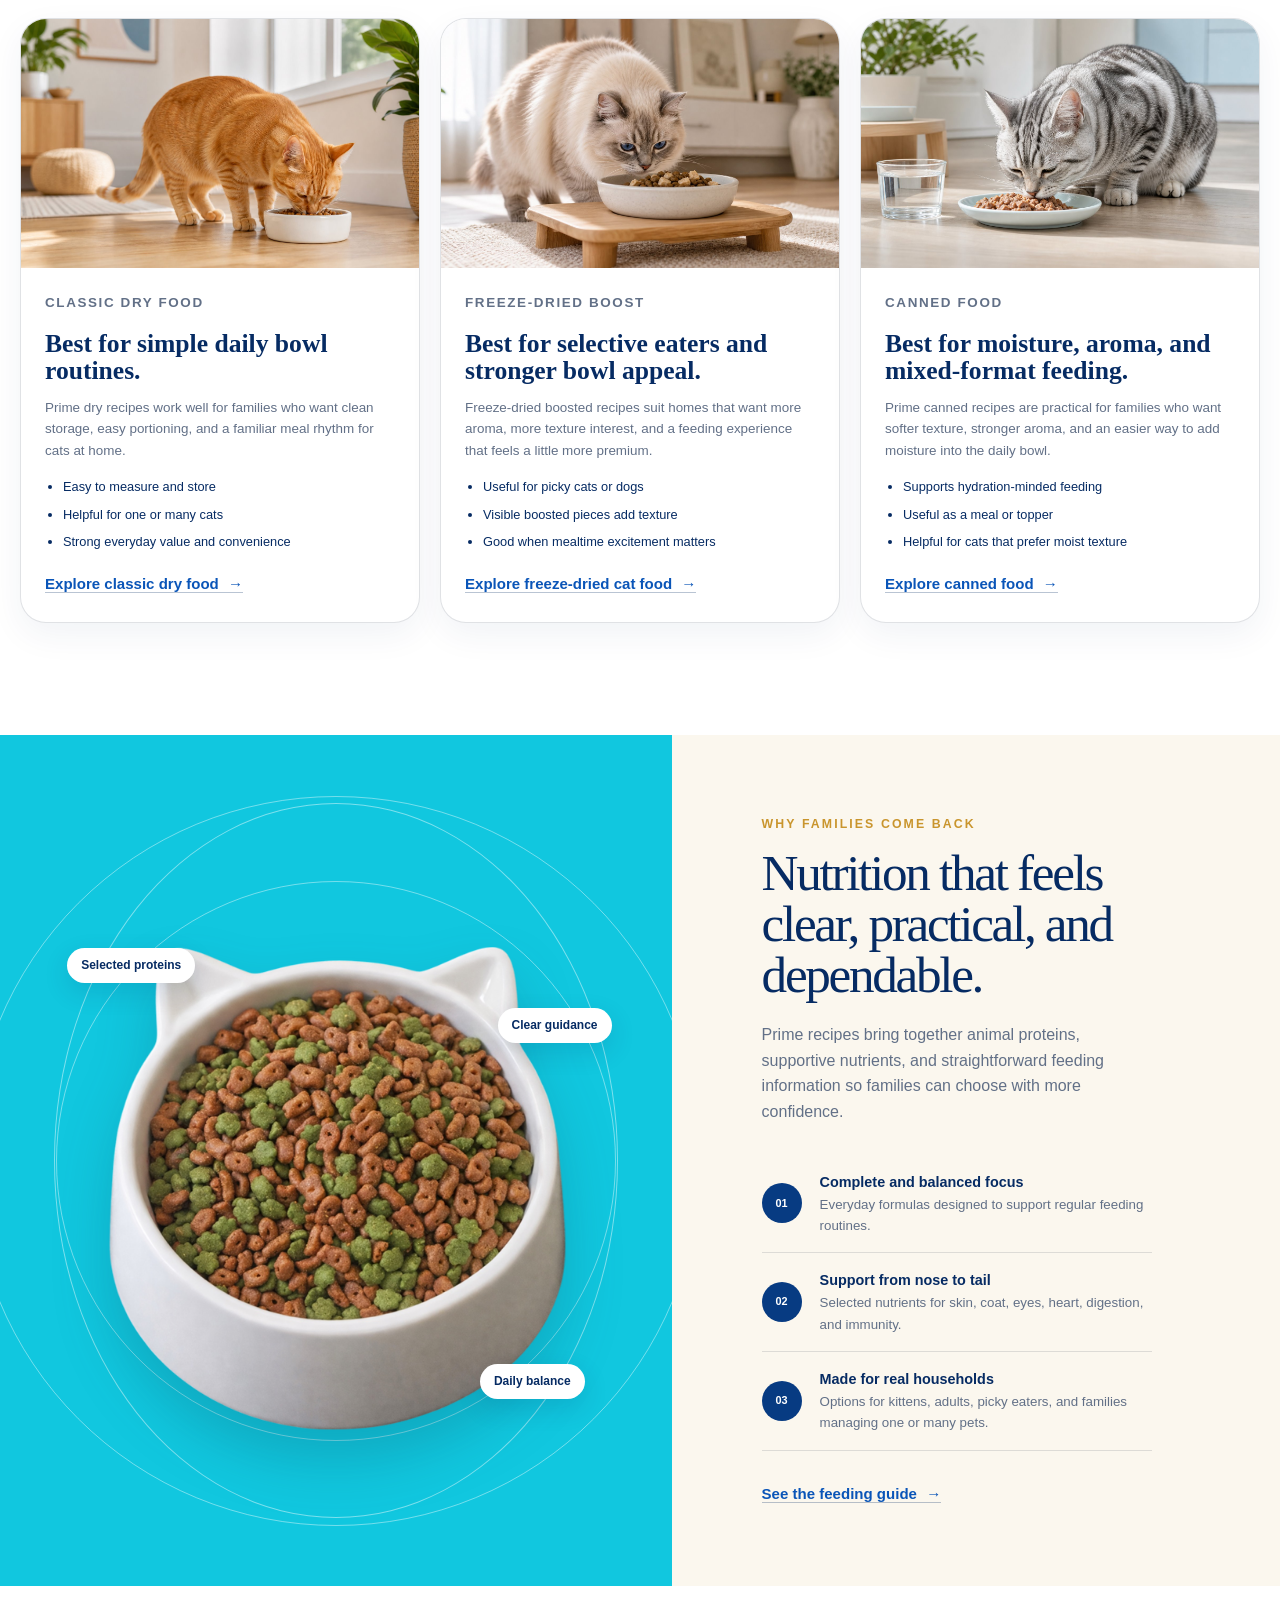
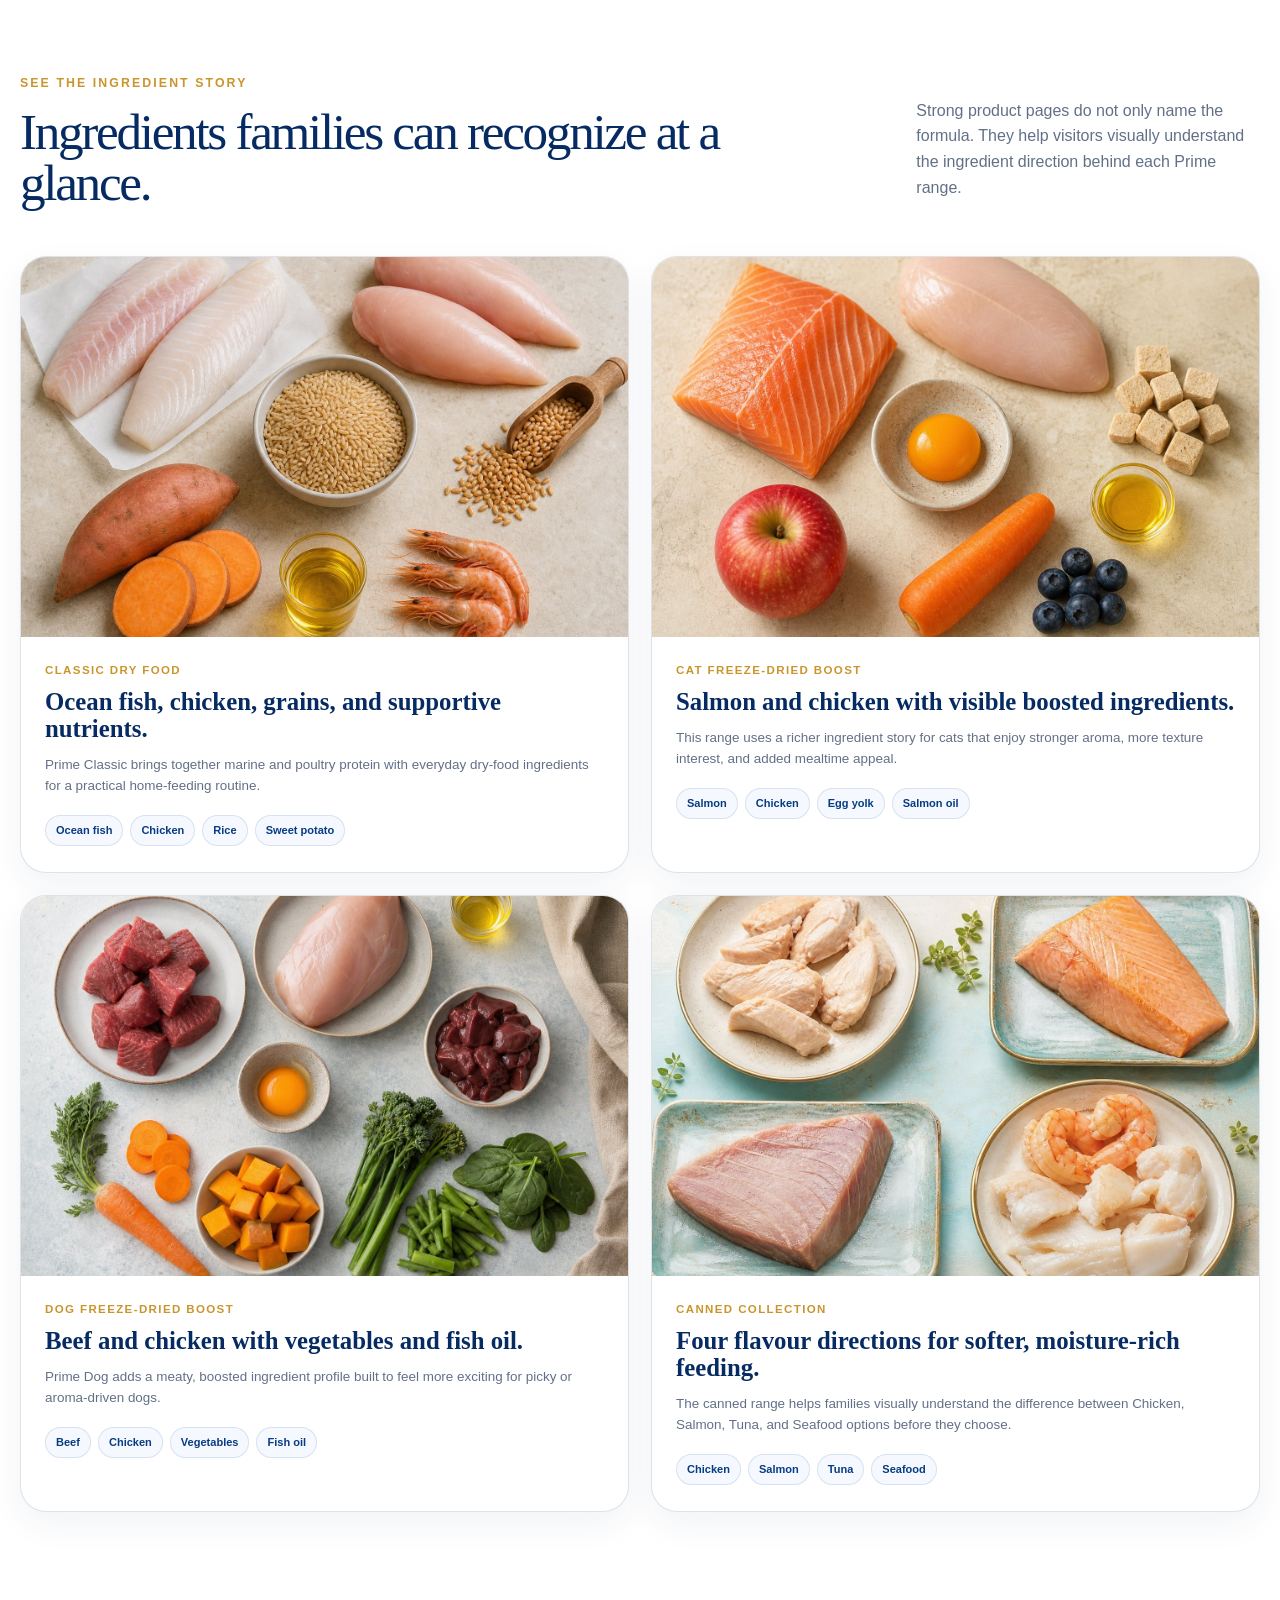
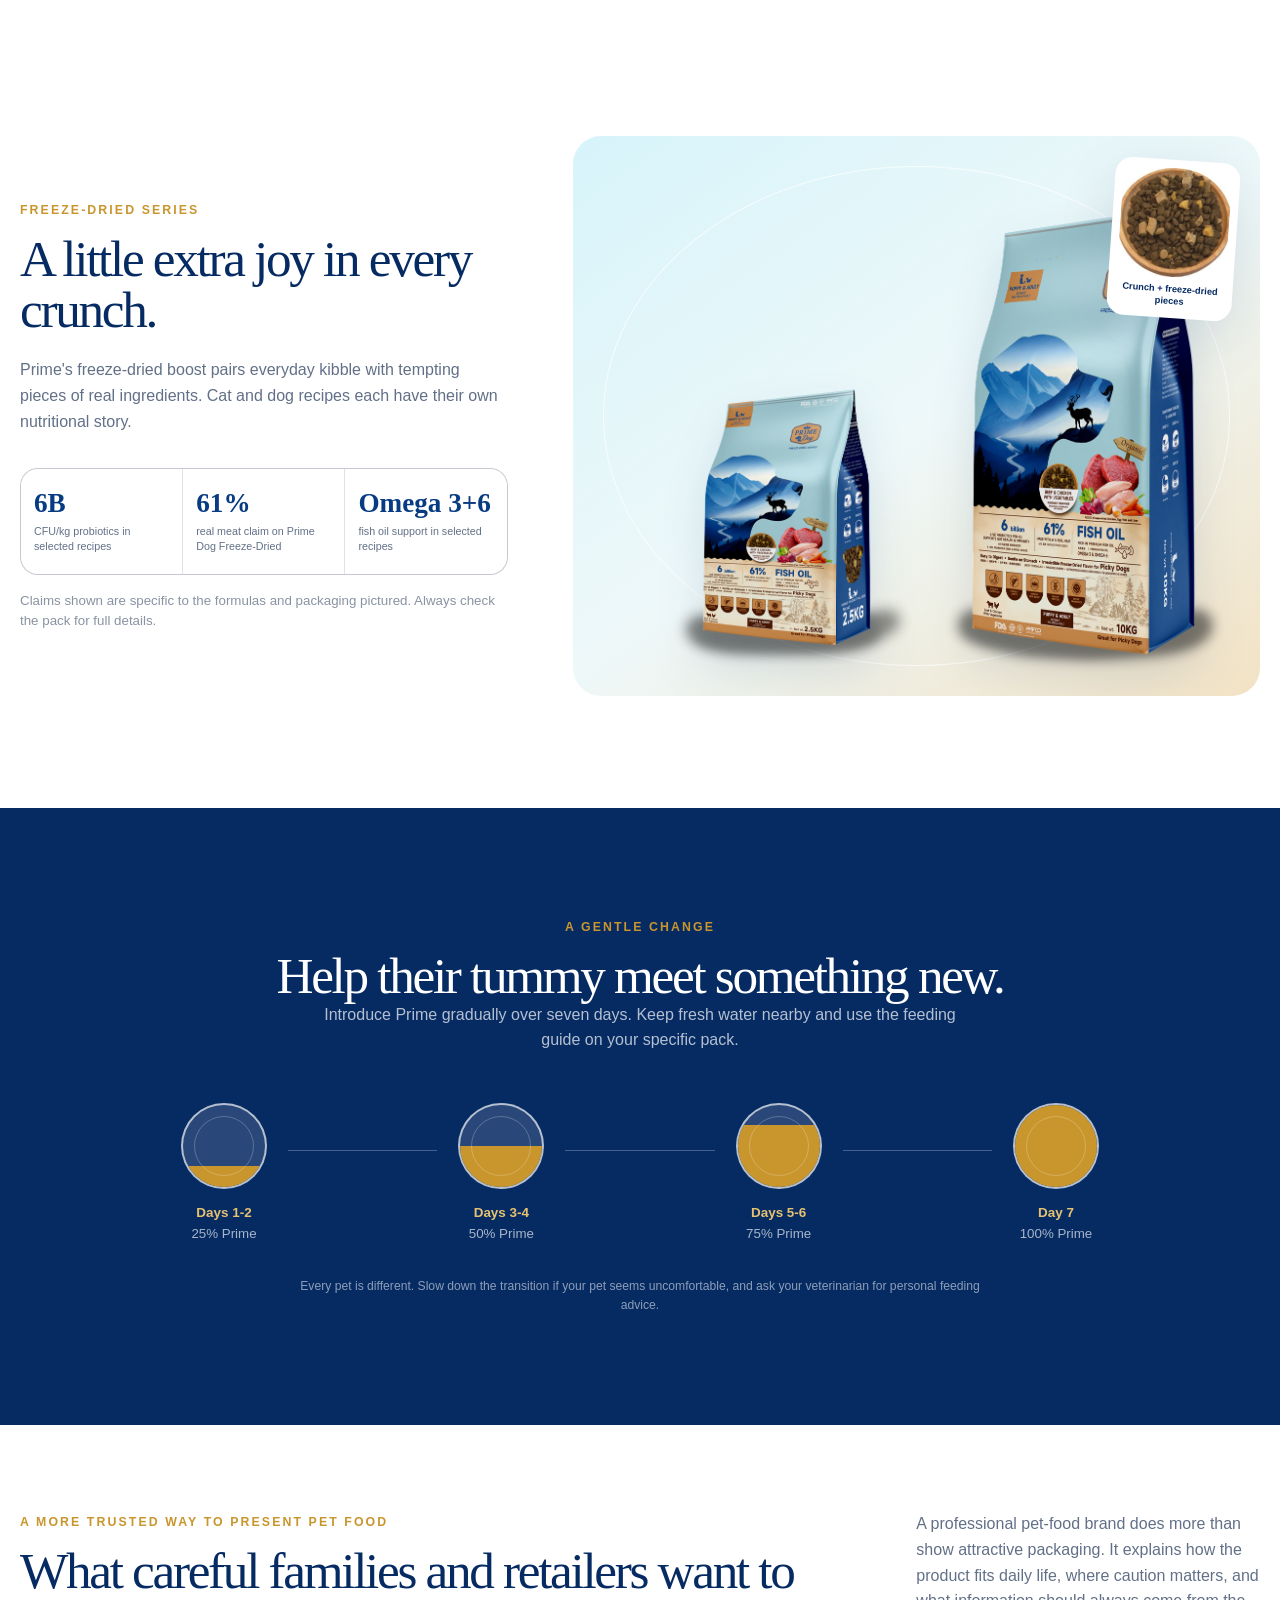
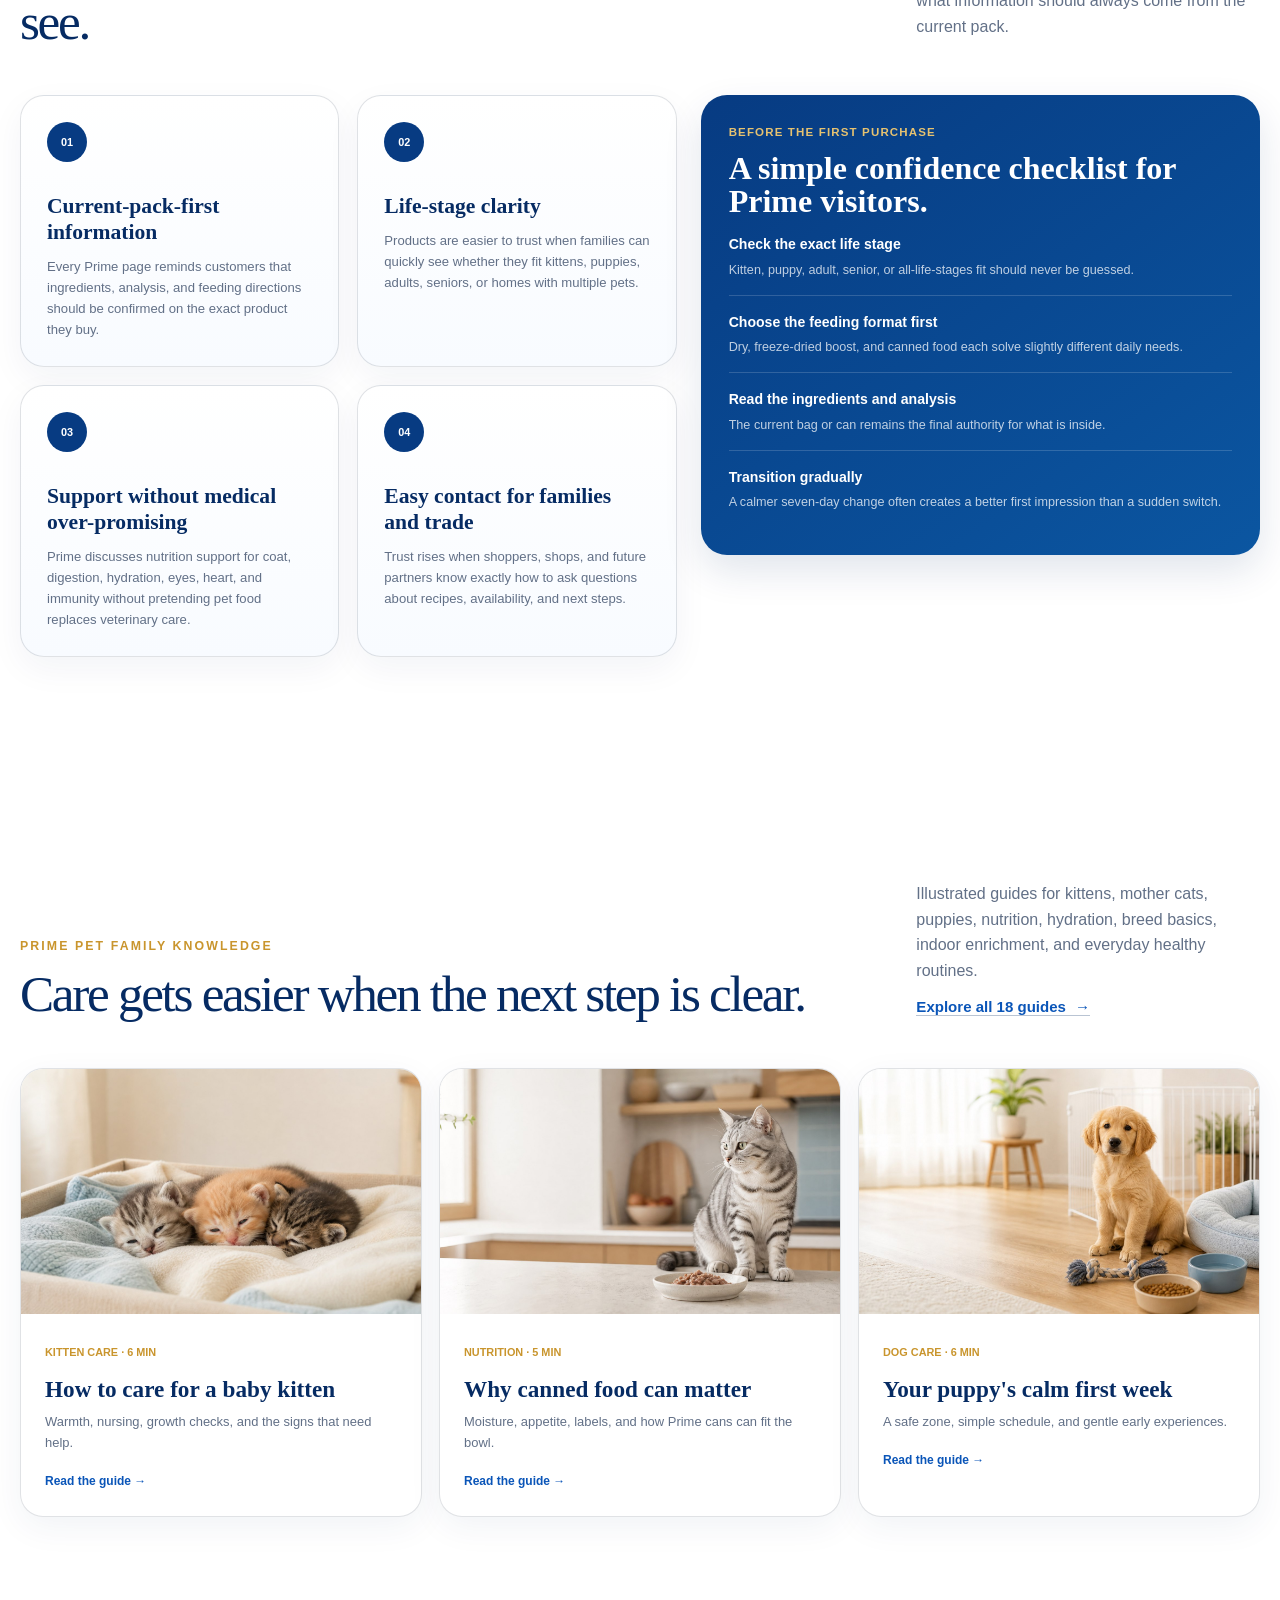
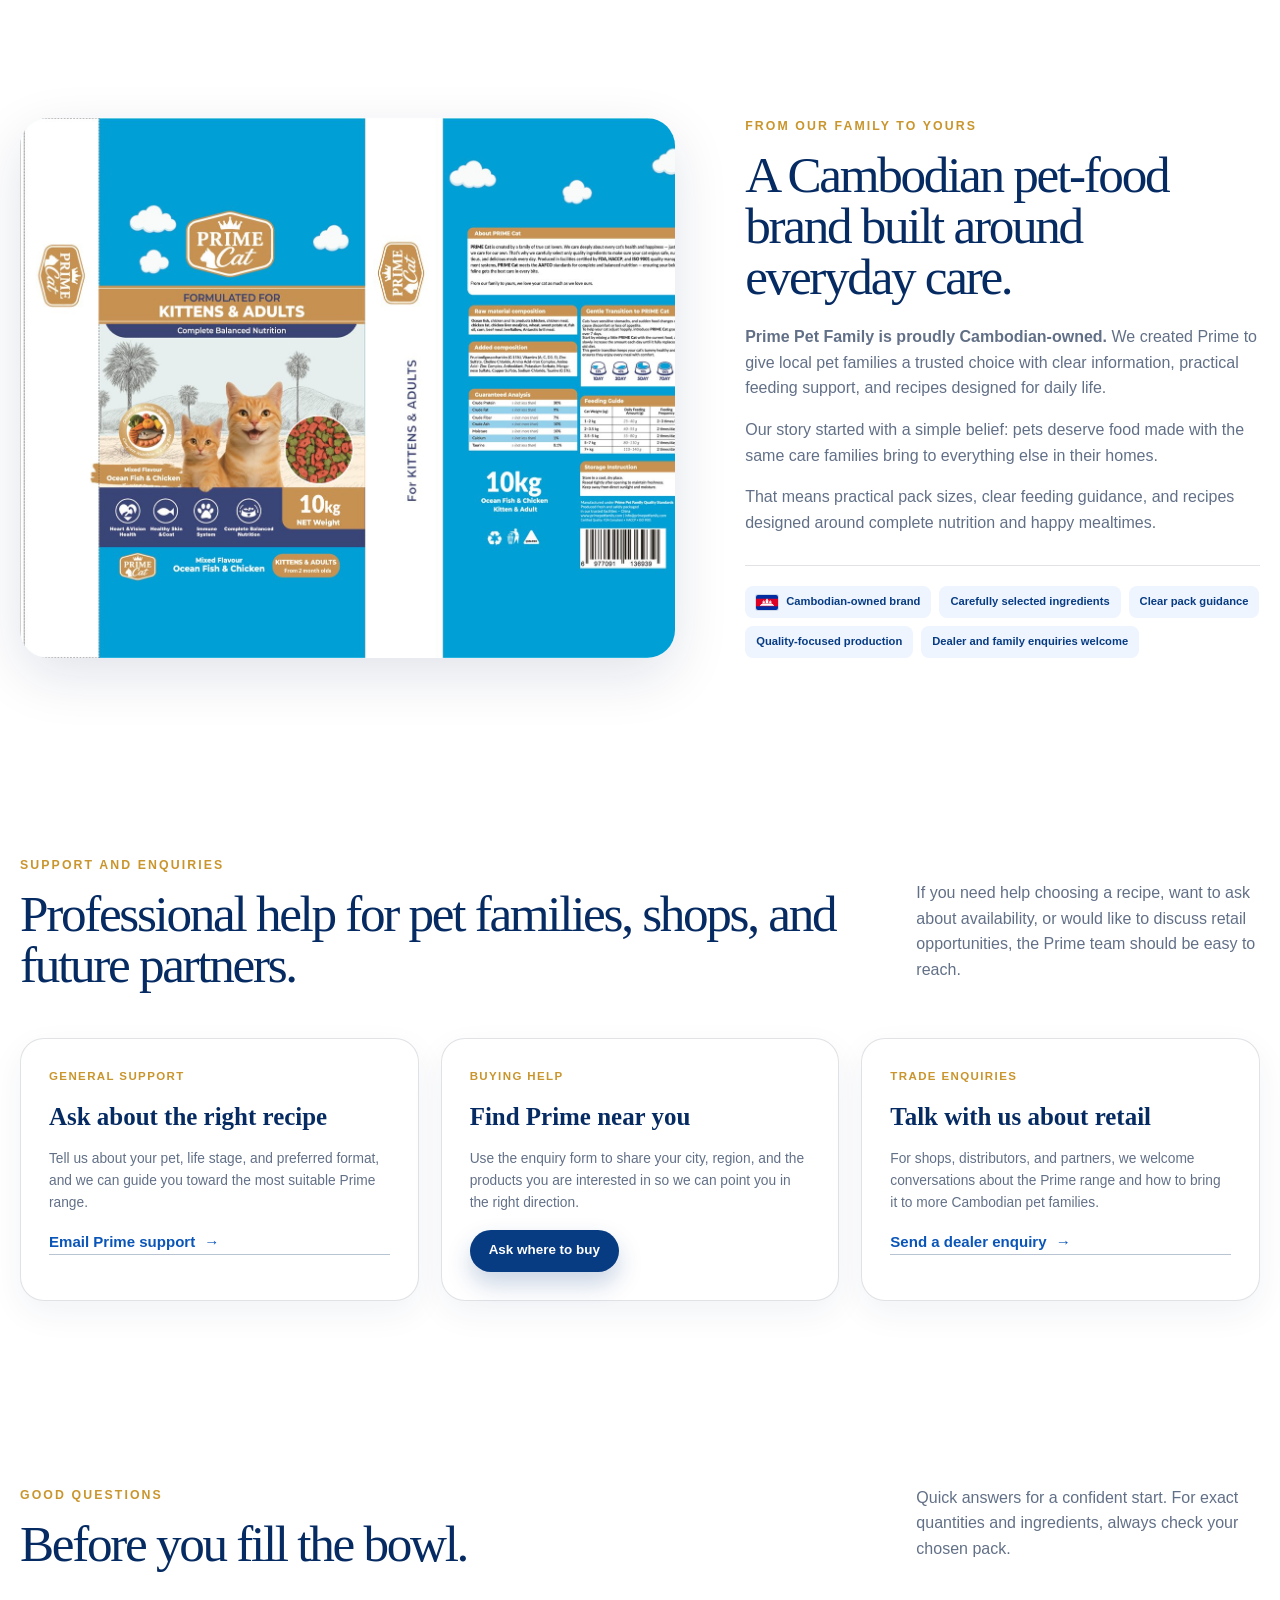
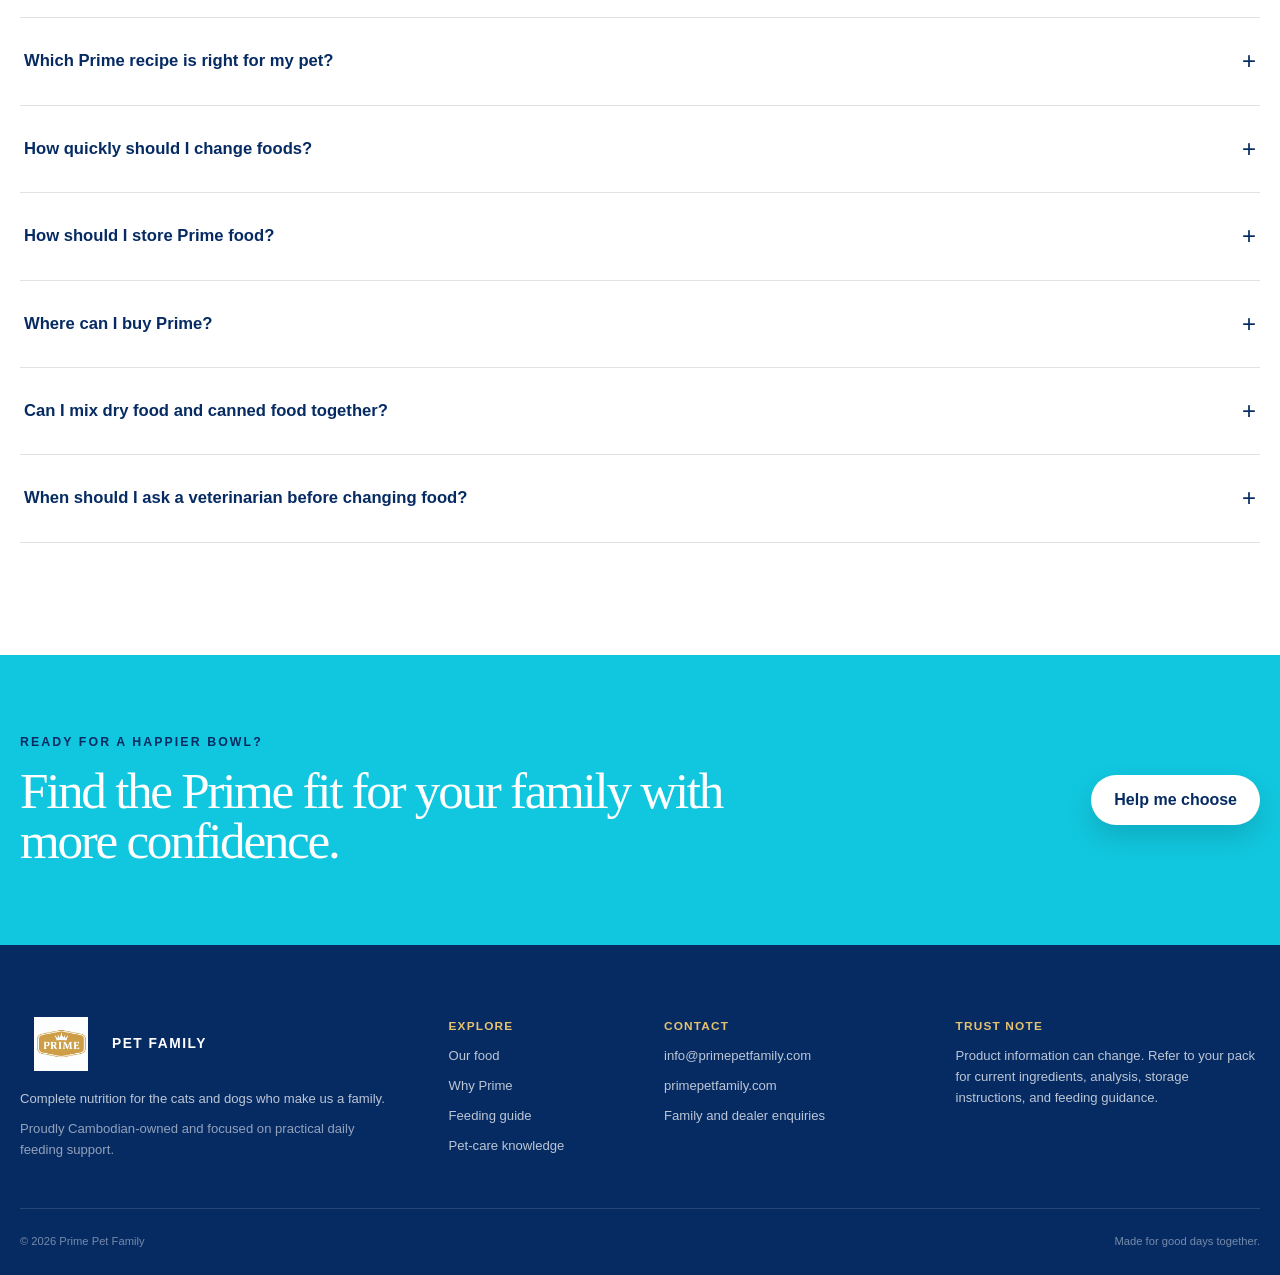
==== commit d0fbaca2: "Expand Prime Pet Family site content and visuals" ====
--- a/index.html
+++ b/index.html
@@ -3,9 +3,9 @@
 <head>
   <meta charset="utf-8">
   <meta name="viewport" content="width=device-width, initial-scale=1">
-  <meta name="description" content="Prime Pet Family complete and balanced cat and dog food, made for happy pets at every life stage.">
+  <meta name="description" content="Prime Pet Family complete and balanced cat and dog food with practical feeding support for every life stage.">
   <meta name="theme-color" content="#073b82">
-  <title>Prime Pet Family | Better bowls. Brighter days.</title>
+  <title>Prime Pet Family | Trusted nutrition for family life</title>
   <link rel="stylesheet" href="styles.css">
   <script src="script.js" defer></script>
 </head>
@@ -13,7 +13,7 @@
   <a class="skip-link" href="#main">Skip to content</a>
 
   <div class="announcement">
-    <span class="ownership-message"><img class="cambodia-flag" src="assets/cambodia-flag.svg" alt="Flag of Cambodia">Proudly Cambodian-owned — made with care for cats &amp; dogs</span>
+    <span class="ownership-message"><img class="cambodia-flag" src="assets/cambodia-flag.svg" alt="Flag of Cambodia">Proudly Cambodian-owned &mdash; made with care for cats &amp; dogs</span>
     <a href="mailto:info@primepetfamily.com">info@primepetfamily.com</a>
   </div>
 
@@ -34,6 +34,7 @@
       <a href="#feeding">Feeding guide</a>
       <a href="knowledge.html">Pet care</a>
       <a href="#story">Our story</a>
+      <a href="#contact">Contact</a>
       <button class="button button-small button-gold js-open-inquiry" type="button" data-product="General product enquiry">Find Prime</button>
     </nav>
   </header>
@@ -42,26 +43,87 @@
     <section class="hero" aria-labelledby="hero-title">
       <div class="hero-overlay"></div>
       <div class="hero-content">
-        <p class="eyebrow">One family. Every life stage.</p>
-        <h1 id="hero-title">Better bowls.<br><em>Brighter days.</em></h1>
-        <p class="hero-copy">Complete, balanced recipes created for the cats and dogs who make every house feel like home.</p>
+        <p class="eyebrow">Proudly Cambodian-owned</p>
+        <h1 id="hero-title">Trusted nutrition.<br><em>Made for family life.</em></h1>
+        <p class="hero-copy">Prime Pet Family creates complete daily recipes for cats and dogs, with practical pack sizes, clear feeding guidance, and formulas designed to fit real homes.</p>
         <div class="hero-actions">
           <a class="button button-blue" href="#products">Explore our food</a>
-          <a class="text-link" href="#why-prime">Why families choose Prime <span aria-hidden="true">→</span></a>
+          <a class="text-link" href="#why-prime">Why families trust Prime <span aria-hidden="true">&rarr;</span></a>
         </div>
         <div class="hero-proof" aria-label="Product highlights">
-          <div><strong>Complete</strong><span>daily nutrition</span></div>
-          <div><strong>All stages</strong><span>kitten to adult</span></div>
-          <div><strong>Three ranges</strong><span>classic, canned &amp; freeze-dried</span></div>
+          <div><strong>Cambodian-owned</strong><span>a local brand for local pet families</span></div>
+          <div><strong>Clear guidance</strong><span>feeding and transition help on every range</span></div>
+          <div><strong>Three ranges</strong><span>classic, canned, and freeze-dried options</span></div>
         </div>
       </div>
       <p class="image-note">Lifestyle image created for Prime Pet Family</p>
     </section>
 
     <section class="trust-bar" aria-label="Prime benefits">
-      <div><span class="trust-icon">♡</span><span><strong>Heart &amp; vision</strong> thoughtful everyday support</span></div>
-      <div><span class="trust-icon">✦</span><span><strong>Healthy skin &amp; coat</strong> nutrients that help pets shine</span></div>
-      <div><span class="trust-icon">◉</span><span><strong>Balanced nutrition</strong> made for daily feeding</span></div>
+      <div><span class="trust-icon">&#10022;</span><span><strong>Complete daily recipes</strong> built for everyday feeding confidence</span></div>
+      <div><span class="trust-icon">&#10022;</span><span><strong>Selected ingredients</strong> made to support healthy routines and happy bowls</span></div>
+      <div><span class="trust-icon">&#10022;</span><span><strong>Helpful pack guidance</strong> clearer choices for growing pets and adult companions</span></div>
+    </section>
+
+    <section class="section trust-section" id="trust" aria-labelledby="trust-title">
+      <div class="section-heading heading-row">
+        <div>
+          <p class="eyebrow">Why pet families trust Prime</p>
+          <h2 id="trust-title">Professional care starts with clear proof.</h2>
+        </div>
+        <p>Trust grows when a brand explains what the food is for, how to feed it, and why it belongs in a pet's daily routine. Prime is built to make those choices easier.</p>
+      </div>
+      <div class="trust-layout">
+        <figure class="trust-visual">
+          <img src="assets/trust-family-scene.png" alt="Cambodian family at home feeding their cat and dog in a calm daily routine" loading="lazy">
+          <figcaption>Editorial brand image created for Prime Pet Family.</figcaption>
+        </figure>
+        <div class="trust-content">
+          <div class="trust-grid">
+            <article class="trust-card">
+              <p class="trust-card-kicker">01</p>
+              <h3>A Cambodian brand with local pride</h3>
+              <p>Prime Pet Family offers pet parents in Cambodia a homegrown choice they can feel good about serving every day.</p>
+            </article>
+            <article class="trust-card">
+              <p class="trust-card-kicker">02</p>
+              <h3>Complete nutrition made easier to understand</h3>
+              <p>Recipes, pack sizes, and product pages are designed to help families quickly match the right food to their pet's life stage and appetite.</p>
+            </article>
+            <article class="trust-card">
+              <p class="trust-card-kicker">03</p>
+              <h3>Dry, canned, and freeze-dried choices</h3>
+              <p>From everyday kibble to moisture-rich cans and freeze-dried boosted recipes, Prime covers more feeding styles in one family of products.</p>
+            </article>
+            <article class="trust-card">
+              <p class="trust-card-kicker">04</p>
+              <h3>Guidance families can actually use</h3>
+              <p>Feeding, transition, and storage information help new customers feel more confident from the first bowl onward.</p>
+            </article>
+          </div>
+          <div class="trust-proof-panel">
+            <div class="trust-proof-copy">
+              <p class="trust-proof-label">What stronger trust looks like</p>
+              <h3>More than nice packaging, Prime gives families practical reasons to believe.</h3>
+              <p>Professional pet-food websites do not only say a product is good. They show how it fits real life, who it is for, and what support families can expect after the first purchase.</p>
+            </div>
+            <ul class="trust-proof-list">
+              <li>
+                <strong>Everyday clarity</strong>
+                <span>Life-stage fit, format choice, and feeding guidance are easier to understand at a glance.</span>
+              </li>
+              <li>
+                <strong>Visible care</strong>
+                <span>Supportive ingredients, helpful product notes, and calm brand language make the range feel more dependable.</span>
+              </li>
+              <li>
+                <strong>Local connection</strong>
+                <span>A Cambodian-owned identity helps families feel they are choosing a brand that is closer to home.</span>
+              </li>
+            </ul>
+          </div>
+        </div>
+      </div>
     </section>
 
     <section class="section products-section" id="products" aria-labelledby="products-title">
@@ -93,7 +155,7 @@
             <p>Two-colour kibble with complete, balanced nutrition for kittens and adult cats.</p>
             <div class="product-footer">
               <span class="size-pill">1 kg</span>
-              <a class="card-link" href="product.html?id=cat-classic">View details <span aria-hidden="true">→</span></a>
+              <a class="card-link" href="product.html?id=cat-classic">View details <span aria-hidden="true">&rarr;</span></a>
             </div>
           </div>
         </article>
@@ -109,7 +171,7 @@
             <p>The same ocean fish and chicken recipe in convenient sizes for one cat or a whole crew.</p>
             <div class="product-footer">
               <span class="size-pill">1 / 10 / 20 kg</span>
-              <a class="card-link" href="product.html?id=cat-family">View details <span aria-hidden="true">→</span></a>
+              <a class="card-link" href="product.html?id=cat-family">View details <span aria-hidden="true">&rarr;</span></a>
             </div>
           </div>
         </article>
@@ -126,7 +188,7 @@
             <p>Crunchy kibble with freeze-dried chicken and egg yolk pieces, plus salmon oil and probiotics.</p>
             <div class="product-footer">
               <span class="size-pill">1.5 / 5 kg</span>
-              <a class="card-link" href="product.html?id=cat-freeze">View details <span aria-hidden="true">→</span></a>
+              <a class="card-link" href="product.html?id=cat-freeze">View details <span aria-hidden="true">&rarr;</span></a>
             </div>
           </div>
         </article>
@@ -139,10 +201,10 @@
           <div class="product-body">
             <p class="product-pet">Prime Dog</p>
             <h3>Beef &amp; Chicken</h3>
-            <p>A freeze-dried series recipe with vegetables, fish oil and an irresistible flavour for puppies and adults.</p>
+            <p>A freeze-dried series recipe with vegetables, fish oil, and an irresistible flavour for puppies and adults.</p>
             <div class="product-footer">
               <span class="size-pill">2.5 / 10 kg</span>
-              <a class="card-link" href="product.html?id=dog-freeze">View details <span aria-hidden="true">→</span></a>
+              <a class="card-link" href="product.html?id=dog-freeze">View details <span aria-hidden="true">&rarr;</span></a>
             </div>
           </div>
         </article>
@@ -155,18 +217,72 @@
           <div class="product-body">
             <p class="product-pet">Prime Cat</p>
             <h3>Premium Canned Collection</h3>
-            <p>Real-meat recipes for kittens, adults and seniors. Serve as a tempting meal or add to dry food as a flavorful topper.</p>
+            <p>Real-meat recipes for kittens, adults, and seniors. Serve as a tempting meal or add to dry food as a flavorful topper.</p>
             <div class="canned-flavours" aria-label="Available flavors">
               <span>Chicken</span><span>Salmon</span><span>Tuna</span><span>Seafood</span>
             </div>
             <div class="product-footer">
               <span class="size-pill">4 flavors</span>
-              <a class="card-link" href="product.html?id=cat-canned">View details <span aria-hidden="true">→</span></a>
+              <a class="card-link" href="product.html?id=cat-canned">View details <span aria-hidden="true">&rarr;</span></a>
             </div>
           </div>
         </article>
       </div>
       <p class="filter-empty" id="filter-empty" hidden>No products match this filter yet.</p>
+    </section>
+
+    <section class="section format-section" id="compare-formats" aria-labelledby="format-title">
+      <div class="section-heading heading-row">
+        <div>
+          <p class="eyebrow">Choose by feeding style</p>
+          <h2 id="format-title">Start with the format that matches your real routine.</h2>
+        </div>
+        <p>Many families are not choosing between “good” and “bad” food. They are choosing the format that best fits appetite, hydration, storage, number of pets, and everyday convenience.</p>
+      </div>
+      <div class="format-grid">
+        <article class="format-card">
+          <img src="assets/support-cat-classic-mealtime-web.jpg" alt="Orange tabby cat calmly eating dry kibble from a ceramic bowl" loading="lazy">
+          <div class="format-copy">
+            <p class="format-kicker">Classic dry food</p>
+            <h3>Best for simple daily bowl routines.</h3>
+            <p>Prime dry recipes work well for families who want clean storage, easy portioning, and a familiar meal rhythm for cats at home.</p>
+            <ul>
+              <li>Easy to measure and store</li>
+              <li>Helpful for one or many cats</li>
+              <li>Strong everyday value and convenience</li>
+            </ul>
+            <a class="text-link text-link-blue" href="product.html?id=cat-classic">Explore classic dry food <span aria-hidden="true">&rarr;</span></a>
+          </div>
+        </article>
+        <article class="format-card">
+          <img src="assets/support-cat-freeze-appeal-web.jpg" alt="Long-haired cat sniffing a bowl with visible freeze-dried pieces" loading="lazy">
+          <div class="format-copy">
+            <p class="format-kicker">Freeze-dried boost</p>
+            <h3>Best for selective eaters and stronger bowl appeal.</h3>
+            <p>Freeze-dried boosted recipes suit homes that want more aroma, more texture interest, and a feeding experience that feels a little more premium.</p>
+            <ul>
+              <li>Useful for picky cats or dogs</li>
+              <li>Visible boosted pieces add texture</li>
+              <li>Good when mealtime excitement matters</li>
+            </ul>
+            <a class="text-link text-link-blue" href="product.html?id=cat-freeze">Explore freeze-dried cat food <span aria-hidden="true">&rarr;</span></a>
+          </div>
+        </article>
+        <article class="format-card">
+          <img src="assets/support-cat-canned-hydration-web.jpg" alt="Silver tabby cat enjoying moist canned food beside fresh water" loading="lazy">
+          <div class="format-copy">
+            <p class="format-kicker">Canned food</p>
+            <h3>Best for moisture, aroma, and mixed-format feeding.</h3>
+            <p>Prime canned recipes are practical for families who want softer texture, stronger aroma, and an easier way to add moisture into the daily bowl.</p>
+            <ul>
+              <li>Supports hydration-minded feeding</li>
+              <li>Useful as a meal or topper</li>
+              <li>Helpful for cats that prefer moist texture</li>
+            </ul>
+            <a class="text-link text-link-blue" href="product.html?id=cat-canned">Explore canned food <span aria-hidden="true">&rarr;</span></a>
+          </div>
+        </article>
+      </div>
     </section>
 
     <section class="feature-story" id="why-prime" aria-labelledby="feature-title">
@@ -174,20 +290,68 @@
         <span class="orbit orbit-one"></span>
         <span class="orbit orbit-two"></span>
         <img class="bowl-image" src="assets/cat-food-bowl-web.png" alt="A white cat-shaped bowl filled with Prime Cat kibble" loading="lazy">
-        <div class="ingredient-chip chip-one">Ocean fish</div>
-        <div class="ingredient-chip chip-two">Chicken</div>
+        <div class="ingredient-chip chip-one">Selected proteins</div>
+        <div class="ingredient-chip chip-two">Clear guidance</div>
         <div class="ingredient-chip chip-three">Daily balance</div>
       </div>
       <div class="feature-copy">
-        <p class="eyebrow">What’s inside matters</p>
-        <h2 id="feature-title">Nutrition they need. A taste they’ll race home for.</h2>
-        <p>Prime recipes bring together animal proteins, supportive nutrients and carefully selected ingredients in a satisfying everyday meal.</p>
+        <p class="eyebrow">Why families come back</p>
+        <h2 id="feature-title">Nutrition that feels clear, practical, and dependable.</h2>
+        <p>Prime recipes bring together animal proteins, supportive nutrients, and straightforward feeding information so families can choose with more confidence.</p>
         <ul class="check-list">
-          <li><span>01</span><div><strong>Complete &amp; balanced</strong><small>Designed as a dependable daily diet.</small></div></li>
-          <li><span>02</span><div><strong>Support from nose to tail</strong><small>Selected nutrients for skin, coat, eyes, heart and immunity.</small></div></li>
-          <li><span>03</span><div><strong>Made for real appetites</strong><small>Flavours and textures cats and dogs can look forward to.</small></div></li>
+          <li><span>01</span><div><strong>Complete and balanced focus</strong><small>Everyday formulas designed to support regular feeding routines.</small></div></li>
+          <li><span>02</span><div><strong>Support from nose to tail</strong><small>Selected nutrients for skin, coat, eyes, heart, digestion, and immunity.</small></div></li>
+          <li><span>03</span><div><strong>Made for real households</strong><small>Options for kittens, adults, picky eaters, and families managing one or many pets.</small></div></li>
         </ul>
-        <a class="text-link text-link-blue" href="#feeding">See the feeding guide <span aria-hidden="true">→</span></a>
+        <a class="text-link text-link-blue" href="#feeding">See the feeding guide <span aria-hidden="true">&rarr;</span></a>
+      </div>
+    </section>
+
+    <section class="section ingredient-gallery-section" aria-labelledby="ingredient-gallery-title">
+      <div class="section-heading heading-row">
+        <div>
+          <p class="eyebrow">See the ingredient story</p>
+          <h2 id="ingredient-gallery-title">Ingredients families can recognize at a glance.</h2>
+        </div>
+        <p>Strong product pages do not only name the formula. They help visitors visually understand the ingredient direction behind each Prime range.</p>
+      </div>
+      <div class="ingredient-gallery-grid">
+        <article class="ingredient-gallery-card">
+          <img src="assets/ingredients-classic.jpg" alt="Ocean fish, chicken, rice, wheat, sweet potato and marine oil arranged together" loading="lazy">
+          <div class="ingredient-gallery-copy">
+            <p class="ingredient-gallery-kicker">Classic dry food</p>
+            <h3>Ocean fish, chicken, grains, and supportive nutrients.</h3>
+            <p>Prime Classic brings together marine and poultry protein with everyday dry-food ingredients for a practical home-feeding routine.</p>
+            <div class="ingredient-tags"><span>Ocean fish</span><span>Chicken</span><span>Rice</span><span>Sweet potato</span></div>
+          </div>
+        </article>
+        <article class="ingredient-gallery-card">
+          <img src="assets/ingredients-cat-freeze.jpg" alt="Salmon, chicken, egg yolk, fruits, vegetables and salmon oil arranged on a cream surface" loading="lazy">
+          <div class="ingredient-gallery-copy">
+            <p class="ingredient-gallery-kicker">Cat freeze-dried boost</p>
+            <h3>Salmon and chicken with visible boosted ingredients.</h3>
+            <p>This range uses a richer ingredient story for cats that enjoy stronger aroma, more texture interest, and added mealtime appeal.</p>
+            <div class="ingredient-tags"><span>Salmon</span><span>Chicken</span><span>Egg yolk</span><span>Salmon oil</span></div>
+          </div>
+        </article>
+        <article class="ingredient-gallery-card">
+          <img src="assets/ingredients-dog-freeze.jpg" alt="Beef, chicken, liver, vegetables, egg yolk and fish oil arranged on a pale surface" loading="lazy">
+          <div class="ingredient-gallery-copy">
+            <p class="ingredient-gallery-kicker">Dog freeze-dried boost</p>
+            <h3>Beef and chicken with vegetables and fish oil.</h3>
+            <p>Prime Dog adds a meaty, boosted ingredient profile built to feel more exciting for picky or aroma-driven dogs.</p>
+            <div class="ingredient-tags"><span>Beef</span><span>Chicken</span><span>Vegetables</span><span>Fish oil</span></div>
+          </div>
+        </article>
+        <article class="ingredient-gallery-card">
+          <img src="assets/ingredients-canned.jpg" alt="Chicken, salmon, tuna and seafood ingredients grouped by canned-food flavour" loading="lazy">
+          <div class="ingredient-gallery-copy">
+            <p class="ingredient-gallery-kicker">Canned collection</p>
+            <h3>Four flavour directions for softer, moisture-rich feeding.</h3>
+            <p>The canned range helps families visually understand the difference between Chicken, Salmon, Tuna, and Seafood options before they choose.</p>
+            <div class="ingredient-tags"><span>Chicken</span><span>Salmon</span><span>Tuna</span><span>Seafood</span></div>
+          </div>
+        </article>
       </div>
     </section>
 
@@ -195,11 +359,11 @@
       <div class="spotlight-copy">
         <p class="eyebrow">Freeze-dried series</p>
         <h2 id="range-title">A little extra joy in every crunch.</h2>
-        <p>Prime’s freeze-dried boost pairs everyday kibble with tempting pieces of real ingredients. Cat and dog recipes each have their own nutritional story.</p>
+        <p>Prime's freeze-dried boost pairs everyday kibble with tempting pieces of real ingredients. Cat and dog recipes each have their own nutritional story.</p>
         <div class="stat-grid">
           <div><strong>6B</strong><span>CFU/kg probiotics in selected recipes</span></div>
           <div><strong>61%</strong><span>real meat claim on Prime Dog Freeze-Dried</span></div>
-          <div><strong>Ω 3+6</strong><span>fish oil support in selected recipes</span></div>
+          <div><strong>Omega 3+6</strong><span>fish oil support in selected recipes</span></div>
         </div>
         <small class="claim-note">Claims shown are specific to the formulas and packaging pictured. Always check the pack for full details.</small>
       </div>
@@ -221,17 +385,17 @@
       <div class="transition-track" role="list" aria-label="Seven day feeding transition">
         <div class="transition-step" role="listitem">
           <div class="bowl-chart"><span style="--new-food:25%"></span></div>
-          <strong>Days 1–2</strong><small>25% Prime</small>
+          <strong>Days 1-2</strong><small>25% Prime</small>
         </div>
         <div class="transition-line"></div>
         <div class="transition-step" role="listitem">
           <div class="bowl-chart"><span style="--new-food:50%"></span></div>
-          <strong>Days 3–4</strong><small>50% Prime</small>
+          <strong>Days 3-4</strong><small>50% Prime</small>
         </div>
         <div class="transition-line"></div>
         <div class="transition-step" role="listitem">
           <div class="bowl-chart"><span style="--new-food:75%"></span></div>
-          <strong>Days 5–6</strong><small>75% Prime</small>
+          <strong>Days 5-6</strong><small>75% Prime</small>
         </div>
         <div class="transition-line"></div>
         <div class="transition-step" role="listitem">
@@ -242,15 +406,65 @@
       <p class="feeding-note">Every pet is different. Slow down the transition if your pet seems uncomfortable, and ask your veterinarian for personal feeding advice.</p>
     </section>
 
+    <section class="section standards-section" aria-labelledby="standards-title">
+      <div class="section-heading heading-row">
+        <div>
+          <p class="eyebrow">A more trusted way to present pet food</p>
+          <h2 id="standards-title">What careful families and retailers want to see.</h2>
+        </div>
+        <p>A professional pet-food brand does more than show attractive packaging. It explains how the product fits daily life, where caution matters, and what information should always come from the current pack.</p>
+      </div>
+      <div class="standards-layout">
+        <div class="standards-grid">
+          <article class="standards-card">
+            <span>01</span>
+            <h3>Current-pack-first information</h3>
+            <p>Every Prime page reminds customers that ingredients, analysis, and feeding directions should be confirmed on the exact product they buy.</p>
+          </article>
+          <article class="standards-card">
+            <span>02</span>
+            <h3>Life-stage clarity</h3>
+            <p>Products are easier to trust when families can quickly see whether they fit kittens, puppies, adults, seniors, or homes with multiple pets.</p>
+          </article>
+          <article class="standards-card">
+            <span>03</span>
+            <h3>Support without medical over-promising</h3>
+            <p>Prime discusses nutrition support for coat, digestion, hydration, eyes, heart, and immunity without pretending pet food replaces veterinary care.</p>
+          </article>
+          <article class="standards-card">
+            <span>04</span>
+            <h3>Easy contact for families and trade</h3>
+            <p>Trust rises when shoppers, shops, and future partners know exactly how to ask questions about recipes, availability, and next steps.</p>
+          </article>
+        </div>
+        <aside class="standards-panel">
+          <p class="standards-kicker">Before the first purchase</p>
+          <h3>A simple confidence checklist for Prime visitors.</h3>
+          <ul class="standards-list">
+            <li><strong>Check the exact life stage</strong><span>Kitten, puppy, adult, senior, or all-life-stages fit should never be guessed.</span></li>
+            <li><strong>Choose the feeding format first</strong><span>Dry, freeze-dried boost, and canned food each solve slightly different daily needs.</span></li>
+            <li><strong>Read the ingredients and analysis</strong><span>The current bag or can remains the final authority for what is inside.</span></li>
+            <li><strong>Transition gradually</strong><span>A calmer seven-day change often creates a better first impression than a sudden switch.</span></li>
+          </ul>
+        </aside>
+      </div>
+    </section>
+
     <section class="section knowledge-preview" aria-labelledby="knowledge-preview-title">
       <div class="section-heading heading-row">
-        <div><p class="eyebrow">Prime Pet Family knowledge</p><h2 id="knowledge-preview-title">Care gets easier when the next step is clear.</h2></div>
-        <div><p>Illustrated guides for kittens, mother cats, puppies, nutrition, hydration and everyday healthy routines.</p><a class="text-link text-link-blue" href="knowledge.html">Explore all 9 guides <span aria-hidden="true">→</span></a></div>
+        <div>
+          <p class="eyebrow">Prime Pet Family knowledge</p>
+          <h2 id="knowledge-preview-title">Care gets easier when the next step is clear.</h2>
+        </div>
+        <div>
+          <p>Illustrated guides for kittens, mother cats, puppies, nutrition, hydration, breed basics, indoor enrichment, and everyday healthy routines.</p>
+          <a class="text-link text-link-blue" href="knowledge.html">Explore all 18 guides <span aria-hidden="true">&rarr;</span></a>
+        </div>
       </div>
       <div class="knowledge-preview-grid">
-        <a class="knowledge-preview-card" href="knowledge.html#baby-kitten"><img src="assets/care-kittens.jpg" alt="Three baby kittens resting in a warm nest" loading="lazy"><div><span>Kitten care · 6 min</span><h3>How to care for a baby kitten</h3><p>Warmth, nursing, growth checks and the signs that need help.</p><strong>Read the guide →</strong></div></a>
-        <a class="knowledge-preview-card" href="knowledge.html#canned-food"><img src="assets/detail-cat-wet.jpg" alt="Silver tabby cat beside a dish of moist food" loading="lazy"><div><span>Nutrition · 5 min</span><h3>Why canned food can matter</h3><p>Moisture, appetite, labels and how Prime cans can fit the bowl.</p><strong>Read the guide →</strong></div></a>
-        <a class="knowledge-preview-card" href="knowledge.html#new-puppy"><img src="assets/care-puppy.jpg" alt="Golden retriever puppy in a safe home care area" loading="lazy"><div><span>Dog care · 6 min</span><h3>Your puppy’s calm first week</h3><p>A safe zone, simple schedule and gentle early experiences.</p><strong>Read the guide →</strong></div></a>
+        <a class="knowledge-preview-card" href="knowledge.html#baby-kitten"><img src="assets/care-kittens.jpg" alt="Three baby kittens resting in a warm nest" loading="lazy"><div><span>Kitten care &middot; 6 min</span><h3>How to care for a baby kitten</h3><p>Warmth, nursing, growth checks, and the signs that need help.</p><strong>Read the guide &rarr;</strong></div></a>
+        <a class="knowledge-preview-card" href="knowledge.html#canned-food"><img src="assets/detail-cat-wet.jpg" alt="Silver tabby cat beside a dish of moist food" loading="lazy"><div><span>Nutrition &middot; 5 min</span><h3>Why canned food can matter</h3><p>Moisture, appetite, labels, and how Prime cans can fit the bowl.</p><strong>Read the guide &rarr;</strong></div></a>
+        <a class="knowledge-preview-card" href="knowledge.html#new-puppy"><img src="assets/care-puppy.jpg" alt="Golden retriever puppy in a safe home care area" loading="lazy"><div><span>Dog care &middot; 6 min</span><h3>Your puppy's calm first week</h3><p>A safe zone, simple schedule, and gentle early experiences.</p><strong>Read the guide &rarr;</strong></div></a>
       </div>
     </section>
 
@@ -260,16 +474,47 @@
       </div>
       <div class="story-copy">
         <p class="eyebrow">From our family to yours</p>
-        <h2 id="story-title">Made by people who understand the assignment: love them well.</h2>
-        <p><strong>Prime Pet Family is proudly Cambodian-owned.</strong> As more Cambodian families choose to support homegrown businesses, Prime offers a trusted local choice for the pets they love.</p>
-        <p>Our story started with a simple belief: pets deserve food made with the same care families bring to everything else in their lives.</p>
-        <p>That means practical pack sizes, clear feeding guidance and recipes designed around complete nutrition and happy mealtimes.</p>
+        <h2 id="story-title">A Cambodian pet-food brand built around everyday care.</h2>
+        <p><strong>Prime Pet Family is proudly Cambodian-owned.</strong> We created Prime to give local pet families a trusted choice with clear information, practical feeding support, and recipes designed for daily life.</p>
+        <p>Our story started with a simple belief: pets deserve food made with the same care families bring to everything else in their homes.</p>
+        <p>That means practical pack sizes, clear feeding guidance, and recipes designed around complete nutrition and happy mealtimes.</p>
         <div class="quality-row" aria-label="Quality commitments">
           <span class="local-brand-badge"><img class="cambodia-flag cambodia-flag-small" src="assets/cambodia-flag.svg" alt="">Cambodian-owned brand</span>
           <span>Carefully selected ingredients</span>
           <span>Clear pack guidance</span>
           <span>Quality-focused production</span>
-        </div>
+          <span>Dealer and family enquiries welcome</span>
+        </div>
+      </div>
+    </section>
+
+    <section class="section business-section" id="contact" aria-labelledby="business-title">
+      <div class="section-heading heading-row">
+        <div>
+          <p class="eyebrow">Support and enquiries</p>
+          <h2 id="business-title">Professional help for pet families, shops, and future partners.</h2>
+        </div>
+        <p>If you need help choosing a recipe, want to ask about availability, or would like to discuss retail opportunities, the Prime team should be easy to reach.</p>
+      </div>
+      <div class="business-grid">
+        <article class="business-card">
+          <p class="business-kicker">General support</p>
+          <h3>Ask about the right recipe</h3>
+          <p>Tell us about your pet, life stage, and preferred format, and we can guide you toward the most suitable Prime range.</p>
+          <a class="text-link text-link-blue" href="mailto:info@primepetfamily.com">Email Prime support <span aria-hidden="true">&rarr;</span></a>
+        </article>
+        <article class="business-card">
+          <p class="business-kicker">Buying help</p>
+          <h3>Find Prime near you</h3>
+          <p>Use the enquiry form to share your city, region, and the products you are interested in so we can point you in the right direction.</p>
+          <button class="button button-blue button-small js-open-inquiry" type="button" data-product="Where can I buy Prime near me?">Ask where to buy</button>
+        </article>
+        <article class="business-card">
+          <p class="business-kicker">Trade enquiries</p>
+          <h3>Talk with us about retail</h3>
+          <p>For shops, distributors, and partners, we welcome conversations about the Prime range and how to bring it to more Cambodian pet families.</p>
+          <a class="text-link text-link-blue" href="mailto:info@primepetfamily.com?subject=Prime%20retail%20or%20dealer%20enquiry">Send a dealer enquiry <span aria-hidden="true">&rarr;</span></a>
+        </article>
       </div>
     </section>
 
@@ -295,13 +540,21 @@
           <summary>Where can I buy Prime?<span>+</span></summary>
           <p>Use the enquiry button below and tell us your location and preferred recipe. The Prime Pet Family team can help point you in the right direction.</p>
         </details>
+        <details>
+          <summary>Can I mix dry food and canned food together?<span>+</span></summary>
+          <p>Yes, many families use a mixed bowl routine. Just count both foods toward the full day's calories, transition gradually, and make sure the total portion still fits your pet's age, size, and body condition.</p>
+        </details>
+        <details>
+          <summary>When should I ask a veterinarian before changing food?<span>+</span></summary>
+          <p>Ask first if your pet is very young, pregnant, nursing, elderly, underweight, overweight, chronically ill, or already eating a prescribed therapeutic diet. Food changes are safest when the life stage and health picture are clear.</p>
+        </details>
       </div>
     </section>
 
     <section class="final-cta" aria-labelledby="cta-title">
       <div>
         <p class="eyebrow">Ready for a happier bowl?</p>
-        <h2 id="cta-title">Find the Prime fit for your family.</h2>
+        <h2 id="cta-title">Find the Prime fit for your family with more confidence.</h2>
       </div>
       <button class="button button-light js-open-inquiry" type="button" data-product="Help me choose a Prime recipe">Help me choose</button>
     </section>
@@ -311,6 +564,7 @@
     <div class="footer-brand">
       <a class="brand brand-footer" href="#top"><img src="assets/prime-logo.jpg" alt=""><span>Pet Family</span></a>
       <p>Complete nutrition for the cats and dogs who make us a family.</p>
+      <p class="footer-ownership">Proudly Cambodian-owned and focused on practical daily feeding support.</p>
     </div>
     <div>
       <strong>Explore</strong>
@@ -323,18 +577,19 @@
       <strong>Contact</strong>
       <a href="mailto:info@primepetfamily.com">info@primepetfamily.com</a>
       <a href="https://www.primepetfamily.com">primepetfamily.com</a>
+      <a href="#contact">Family and dealer enquiries</a>
     </div>
     <div class="footer-note">
-      <strong>Prime care note</strong>
-      <p>Product information can change. Refer to your pack for current ingredients, analysis and feeding guidance.</p>
+      <strong>Trust note</strong>
+      <p>Product information can change. Refer to your pack for current ingredients, analysis, storage instructions, and feeding guidance.</p>
     </div>
-    <div class="copyright"><span>© <span id="year"></span> Prime Pet Family</span><span>Made for good days together.</span></div>
+    <div class="copyright"><span>&copy; <span id="year"></span> Prime Pet Family</span><span>Made for good days together.</span></div>
   </footer>
 
   <dialog class="inquiry-dialog" id="inquiry-dialog" aria-labelledby="inquiry-title">
-    <button class="dialog-close" type="button" aria-label="Close enquiry">×</button>
+    <button class="dialog-close" type="button" aria-label="Close enquiry">&times;</button>
     <div class="dialog-mark">PRIME</div>
-    <p class="eyebrow">Let’s find their food</p>
+    <p class="eyebrow">Let's find their food</p>
     <h2 id="inquiry-title">Ask about Prime</h2>
     <p>Send the Prime team a ready-to-go email with your pet and product details.</p>
     <form id="inquiry-form">
@@ -361,7 +616,7 @@
       <label for="location">Your location</label>
       <input id="location" name="location" type="text" placeholder="City or region" required>
       <label for="message">Anything else?</label>
-      <textarea id="message" name="message" rows="3" placeholder="Preferred pack size, number of pets, questions…"></textarea>
+      <textarea id="message" name="message" rows="3" placeholder="Preferred pack size, number of pets, questions..."></textarea>
       <button class="button button-blue button-full" type="submit">Create email enquiry</button>
       <small>This opens your email app. No information is stored on this page.</small>
     </form>
--- a/styles.css
+++ b/styles.css
@@ -313,6 +313,102 @@
 .trust-bar strong { display: block; color: var(--gold-light); font-size: .86rem; }
 .trust-icon { width: 40px; height: 40px; display: grid; flex: 0 0 40px; place-items: center; border: 1px solid rgba(255,255,255,.28); border-radius: 50%; font-size: 1.2rem; }
 
+.trust-section { padding-bottom: 88px; }
+.trust-layout {
+  display: grid;
+  grid-template-columns: minmax(0, .92fr) minmax(0, 1.08fr);
+  align-items: start;
+  gap: 28px;
+}
+.trust-visual {
+  margin: 0;
+  overflow: hidden;
+  border-radius: 26px;
+  background: #fff;
+  box-shadow: var(--shadow);
+}
+.trust-visual img {
+  width: 100%;
+  display: block;
+  aspect-ratio: 3 / 2;
+  object-fit: cover;
+}
+.trust-visual figcaption {
+  padding: 12px 16px 16px;
+  color: #7f8b9d;
+  font-size: .72rem;
+}
+.trust-content { display: grid; gap: 22px; }
+.trust-grid { display: grid; grid-template-columns: repeat(2, minmax(0, 1fr)); gap: 22px; }
+.trust-card {
+  padding: 28px;
+  border: 1px solid var(--line);
+  border-radius: 24px;
+  background: linear-gradient(180deg, #ffffff, #f7fbff);
+  box-shadow: 0 12px 34px rgba(6, 43, 99, .06);
+}
+.trust-card-kicker {
+  margin: 0 0 14px;
+  color: var(--gold);
+  font-size: .76rem;
+  font-weight: 900;
+  letter-spacing: .12em;
+  text-transform: uppercase;
+}
+.trust-card h3 {
+  margin: 0 0 10px;
+  color: var(--blue-950);
+  font-family: Georgia, "Times New Roman", serif;
+  font-size: 1.5rem;
+}
+.trust-card p:last-child { margin-bottom: 0; color: var(--muted); font-size: .88rem; }
+.trust-proof-panel {
+  padding: 30px;
+  display: grid;
+  grid-template-columns: minmax(0, .86fr) minmax(0, 1.14fr);
+  gap: 28px;
+  border-radius: 28px;
+  color: #fff;
+  background: linear-gradient(135deg, var(--blue-950), #0e4ea0 62%, #1776c9);
+  box-shadow: 0 18px 44px rgba(7, 59, 130, .18);
+}
+.trust-proof-label {
+  margin: 0 0 12px;
+  color: rgba(255,255,255,.72);
+  font-size: .72rem;
+  font-weight: 900;
+  letter-spacing: .12em;
+  text-transform: uppercase;
+}
+.trust-proof-copy h3 {
+  margin: 0 0 14px;
+  color: #fff;
+  font-family: Georgia, "Times New Roman", serif;
+  font-size: 2rem;
+  line-height: 1.02;
+}
+.trust-proof-copy p:last-child {
+  margin: 0;
+  color: rgba(255,255,255,.78);
+  font-size: .9rem;
+}
+.trust-proof-list {
+  margin: 0;
+  padding: 0;
+  display: grid;
+  gap: 16px;
+  list-style: none;
+}
+.trust-proof-list li {
+  padding: 15px 0 0;
+  display: grid;
+  gap: 7px;
+  border-top: 1px solid rgba(255,255,255,.18);
+}
+.trust-proof-list li:first-child { padding-top: 0; border-top: 0; }
+.trust-proof-list strong { color: #fff; font-size: .95rem; }
+.trust-proof-list span { color: rgba(255,255,255,.74); font-size: .84rem; line-height: 1.55; }
+
 .section { width: min(calc(100% - 40px), var(--max)); margin-inline: auto; padding: 112px 0; }
 
 .section-heading { max-width: 750px; margin-bottom: 48px; }
@@ -464,6 +560,52 @@
 .card-link:hover span { display: inline-block; transform: translateX(3px); }
 .filter-empty { padding: 44px; text-align: center; color: var(--muted); background: var(--cream); border-radius: var(--radius); }
 
+.format-section { padding-top: 80px; }
+.format-grid { display: grid; grid-template-columns: repeat(3, minmax(0, 1fr)); gap: 20px; }
+.format-card {
+  overflow: hidden;
+  border: 1px solid var(--line);
+  border-radius: 26px;
+  background: #fff;
+  box-shadow: 0 12px 34px rgba(6,43,99,.06);
+}
+.format-card > img {
+  width: 100%;
+  aspect-ratio: 16 / 10;
+  display: block;
+  object-fit: cover;
+}
+.format-copy { padding: 24px 24px 26px; }
+.format-kicker {
+  margin: 0 0 10px;
+  color: var(--gold);
+  font-size: .72rem;
+  font-weight: 900;
+  letter-spacing: .12em;
+  text-transform: uppercase;
+}
+.format-copy h3 {
+  margin: 0 0 12px;
+  color: var(--blue-950);
+  font-family: Georgia, "Times New Roman", serif;
+  font-size: 1.6rem;
+  line-height: 1.08;
+}
+.format-copy > p {
+  margin: 0 0 16px;
+  color: var(--muted);
+  font-size: .84rem;
+}
+.format-copy ul {
+  margin: 0 0 18px;
+  padding-left: 18px;
+}
+.format-copy li {
+  margin: 7px 0;
+  color: var(--blue-950);
+  font-size: .8rem;
+}
+
 .feature-story {
   min-height: 720px;
   display: grid;
@@ -506,6 +648,57 @@
 .check-list div { display: flex; flex-direction: column; }
 .check-list strong { color: var(--blue-950); font-size: .9rem; }
 .check-list small { color: var(--muted); }
+
+.ingredient-gallery-section { padding-top: 88px; }
+.ingredient-gallery-grid { display: grid; grid-template-columns: repeat(2, minmax(0, 1fr)); gap: 22px; }
+.ingredient-gallery-card {
+  overflow: hidden;
+  border: 1px solid var(--line);
+  border-radius: 26px;
+  background: #fff;
+  box-shadow: 0 12px 34px rgba(6,43,99,.06);
+}
+.ingredient-gallery-card > img {
+  width: 100%;
+  aspect-ratio: 16 / 10;
+  display: block;
+  object-fit: cover;
+}
+.ingredient-gallery-copy { padding: 24px 24px 26px; }
+.ingredient-gallery-kicker {
+  margin: 0 0 10px;
+  color: var(--gold);
+  font-size: .72rem;
+  font-weight: 900;
+  letter-spacing: .12em;
+  text-transform: uppercase;
+}
+.ingredient-gallery-copy h3 {
+  margin: 0 0 11px;
+  color: var(--blue-950);
+  font-family: Georgia, "Times New Roman", serif;
+  font-size: 1.55rem;
+  line-height: 1.08;
+}
+.ingredient-gallery-copy > p:not(.ingredient-gallery-kicker) {
+  margin: 0 0 18px;
+  color: var(--muted);
+  font-size: .84rem;
+}
+.ingredient-tags {
+  display: flex;
+  flex-wrap: wrap;
+  gap: 7px;
+}
+.ingredient-tags span {
+  padding: 6px 10px;
+  border: 1px solid rgba(7, 59, 130, .12);
+  border-radius: 999px;
+  color: var(--blue-900);
+  background: #f5f9ff;
+  font-size: .69rem;
+  font-weight: 850;
+}
 
 .range-spotlight { display: grid; grid-template-columns: minmax(0, .83fr) minmax(0, 1.17fr); align-items: center; gap: 65px; }
 .spotlight-copy > p:not(.eyebrow) { color: var(--muted); }
@@ -535,6 +728,77 @@
 .bowl-chart span { position: absolute; left: 0; right: 0; bottom: 0; height: var(--new-food); background: var(--gold); transition: height .8s ease; }
 .feeding-note { max-width: 680px; margin: 0 auto; color: rgba(255,255,255,.54); font-size: .76rem; text-align: center; }
 
+.standards-section { padding-top: 86px; }
+.standards-layout {
+  display: grid;
+  grid-template-columns: minmax(0, 1.08fr) minmax(320px, .92fr);
+  gap: 24px;
+  align-items: start;
+}
+.standards-grid { display: grid; grid-template-columns: repeat(2, minmax(0, 1fr)); gap: 18px; }
+.standards-card {
+  min-height: 230px;
+  padding: 26px;
+  border: 1px solid var(--line);
+  border-radius: 24px;
+  background: linear-gradient(180deg, #ffffff, #f8fbff);
+  box-shadow: 0 12px 34px rgba(6,43,99,.05);
+}
+.standards-card span {
+  width: 40px;
+  height: 40px;
+  display: grid;
+  place-items: center;
+  border-radius: 50%;
+  color: #fff;
+  background: var(--blue-900);
+  font-size: .68rem;
+  font-weight: 900;
+}
+.standards-card h3 {
+  margin: 32px 0 10px;
+  color: var(--blue-950);
+  font-family: Georgia, "Times New Roman", serif;
+  font-size: 1.35rem;
+}
+.standards-card p { margin: 0; color: var(--muted); font-size: .82rem; }
+.standards-panel {
+  padding: 28px;
+  border-radius: 26px;
+  color: #fff;
+  background: linear-gradient(145deg, #073b82, #0b56a1);
+  box-shadow: 0 16px 38px rgba(6,43,99,.12);
+}
+.standards-kicker {
+  margin: 0 0 10px;
+  color: var(--gold-light);
+  font-size: .72rem;
+  font-weight: 900;
+  letter-spacing: .1em;
+  text-transform: uppercase;
+}
+.standards-panel h3 {
+  margin: 0 0 16px;
+  color: #fff;
+  font-family: Georgia, "Times New Roman", serif;
+  font-size: 2rem;
+  line-height: 1.02;
+}
+.standards-list {
+  margin: 0;
+  padding: 0;
+  list-style: none;
+}
+.standards-list li {
+  padding: 15px 0;
+  display: grid;
+  gap: 5px;
+  border-top: 1px solid rgba(255,255,255,.16);
+}
+.standards-list li:first-child { padding-top: 0; border-top: 0; }
+.standards-list strong { color: #fff; font-size: .88rem; }
+.standards-list span { color: rgba(255,255,255,.74); font-size: .79rem; line-height: 1.5; }
+
 .knowledge-preview { padding-bottom: 88px; }
 .knowledge-preview .heading-row > div:last-child > p { margin-bottom: 11px; color: var(--muted); }
 .knowledge-preview-grid { display: grid; grid-template-columns: repeat(3, minmax(0, 1fr)); gap: 17px; }
@@ -554,6 +818,35 @@
 .quality-row { margin-top: 30px; padding-top: 20px; display: flex; flex-wrap: wrap; gap: 8px; border-top: 1px solid var(--line); }
 .quality-row span { padding: 7px 11px; border-radius: 8px; color: var(--blue-900); background: #eef5ff; font-size: .7rem; font-weight: 800; }
 
+.business-section { padding-top: 86px; }
+.business-grid { display: grid; grid-template-columns: repeat(3, minmax(0, 1fr)); gap: 22px; }
+.business-card {
+  padding: 28px;
+  display: flex;
+  flex-direction: column;
+  gap: 16px;
+  border: 1px solid var(--line);
+  border-radius: 24px;
+  background: #fff;
+  box-shadow: 0 12px 34px rgba(6, 43, 99, .06);
+}
+.business-kicker {
+  margin: 0;
+  color: var(--gold);
+  font-size: .72rem;
+  font-weight: 900;
+  letter-spacing: .12em;
+  text-transform: uppercase;
+}
+.business-card h3 {
+  margin: 0;
+  color: var(--blue-950);
+  font-family: Georgia, "Times New Roman", serif;
+  font-size: 1.56rem;
+}
+.business-card p:not(.business-kicker) { margin: 0; color: var(--muted); font-size: .86rem; }
+.business-card .button { align-self: flex-start; }
+
 .faq-section { padding-top: 72px; }
 .faq-list { border-top: 1px solid var(--line); }
 .faq-list details { border-bottom: 1px solid var(--line); }
@@ -575,6 +868,7 @@
 .brand-footer { margin-bottom: 8px; color: #fff; }
 .brand-footer img { border-radius: 6px; mix-blend-mode: normal; }
 .footer-brand p, .footer-note p { margin: 0; }
+.footer-ownership { color: rgba(255,255,255,.56); }
 .copyright { grid-column: 1 / -1; padding-top: 24px; display: flex; justify-content: space-between; gap: 20px; border-top: 1px solid rgba(255,255,255,.13); color: rgba(255,255,255,.45); font-size: .7rem; }
 
 .inquiry-dialog {
@@ -619,15 +913,23 @@
   .hero-overlay { background: linear-gradient(90deg, rgba(249,246,239,.98), rgba(249,246,239,.82) 51%, rgba(249,246,239,.12)); }
   .hero-content { width: 65vw; }
   .heading-row { grid-template-columns: 1fr; gap: 15px; }
+  .trust-layout { grid-template-columns: 1fr; }
+  .trust-grid { grid-template-columns: 1fr 1fr; }
+  .trust-proof-panel { grid-template-columns: 1fr; }
+  .format-grid { grid-template-columns: 1fr; }
   .product-image-wrap { height: 350px; }
   .product-card-canned { grid-template-columns: minmax(0, 1.05fr) minmax(300px, .95fr); }
   .product-card-canned .product-image-wrap { height: 430px; }
   .feature-story { grid-template-columns: 1fr; }
   .feature-visual { min-height: 540px; }
   .feature-copy { max-width: 760px; padding: 80px 32px; }
+  .ingredient-gallery-grid { grid-template-columns: 1fr; }
   .range-spotlight { grid-template-columns: 1fr; }
   .spotlight-visual { min-height: 490px; }
+  .standards-layout { grid-template-columns: 1fr; }
+  .standards-grid { grid-template-columns: repeat(2, minmax(0, 1fr)); }
   .story-section { grid-template-columns: 1fr; }
+  .business-grid { grid-template-columns: 1fr; }
   .knowledge-preview-grid { grid-template-columns: repeat(2, minmax(0, 1fr)); }
   .knowledge-preview-card:last-child { grid-column: 1 / -1; }
   .story-image, .story-image img { min-height: 430px; }
@@ -656,6 +958,13 @@
   .section { width: min(calc(100% - 28px), var(--max)); padding: 82px 0; }
   h2 { font-size: clamp(2.35rem, 11vw, 3.5rem); }
   .section-heading { margin-bottom: 34px; }
+  .trust-grid { grid-template-columns: 1fr; }
+  .trust-proof-panel { padding: 24px 20px; }
+  .trust-proof-copy h3 { font-size: 1.8rem; }
+  .format-copy { padding: 22px 20px 24px; }
+  .format-copy h3 { font-size: 1.45rem; }
+  .ingredient-gallery-copy { padding: 22px 20px 24px; }
+  .ingredient-gallery-copy h3 { font-size: 1.4rem; }
   .product-grid { grid-template-columns: 1fr; }
   .product-card-canned { grid-column: auto; display: block; }
   .product-card-canned .product-image-wrap { height: 390px; padding: 28px 14px 14px; }
@@ -681,6 +990,9 @@
   .transition-step small { margin-left: auto; }
   .bowl-chart { width: 58px; height: 58px; flex: 0 0 58px; }
   .transition-line { width: 1px; height: 22px; min-height: 22px; flex: none; margin: 0 0 0 29px; }
+  .standards-grid { grid-template-columns: 1fr; }
+  .standards-panel { padding: 24px 20px; }
+  .standards-panel h3 { font-size: 1.72rem; }
   .story-section { gap: 40px; }
   .knowledge-preview-grid { grid-template-columns: 1fr; }
   .knowledge-preview-card:last-child { grid-column: auto; }
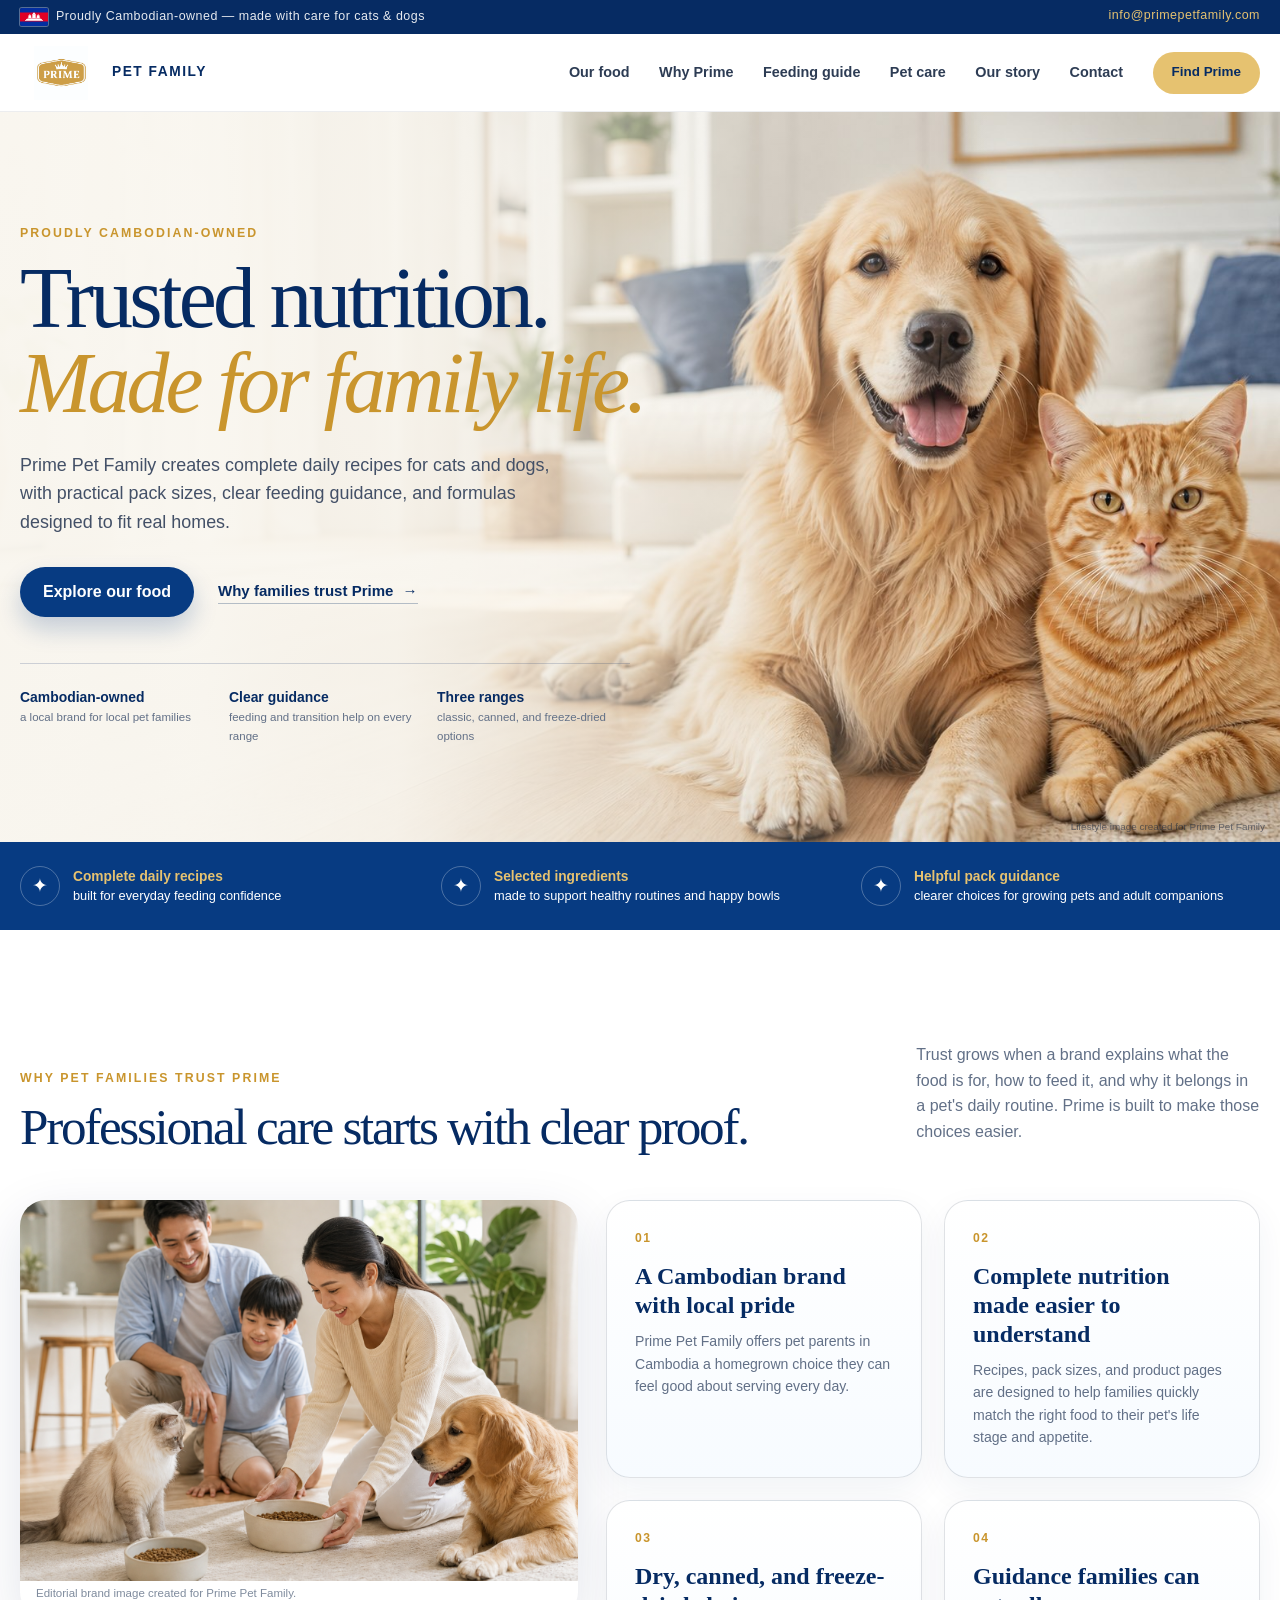
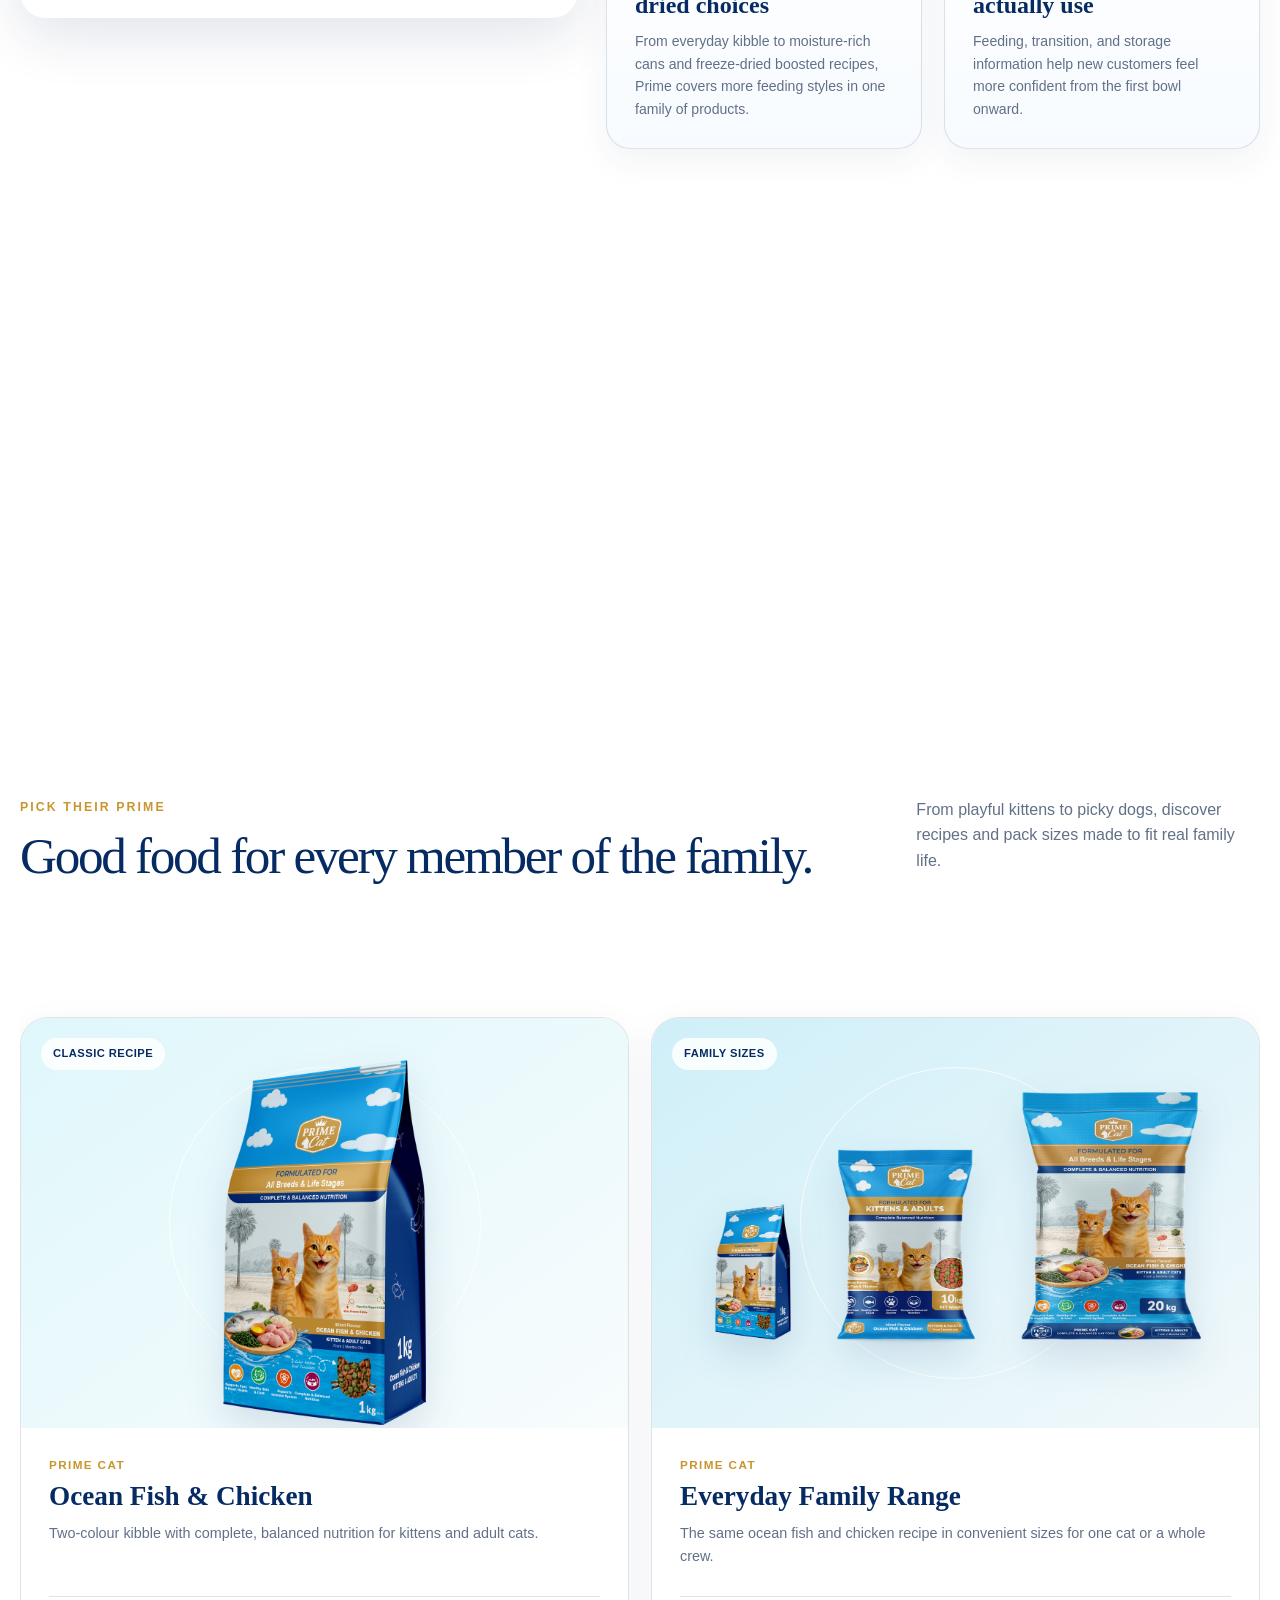
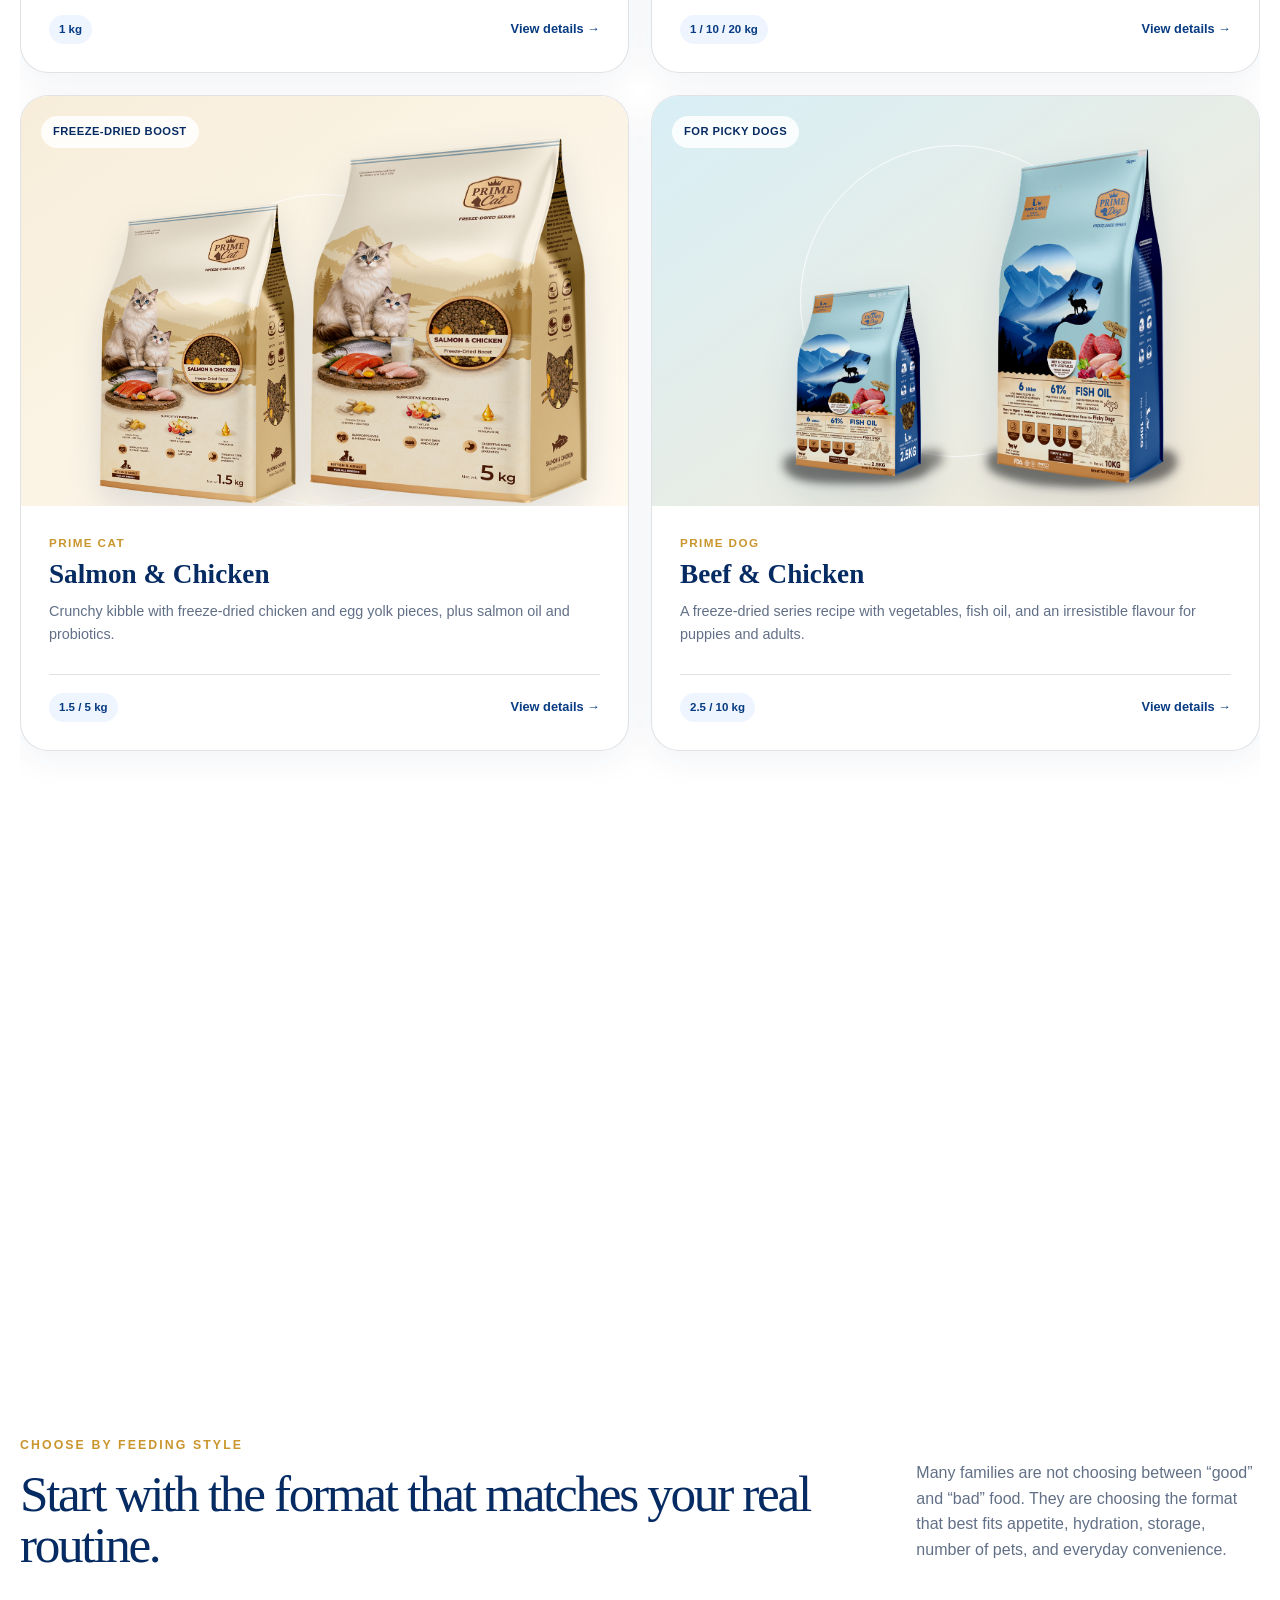
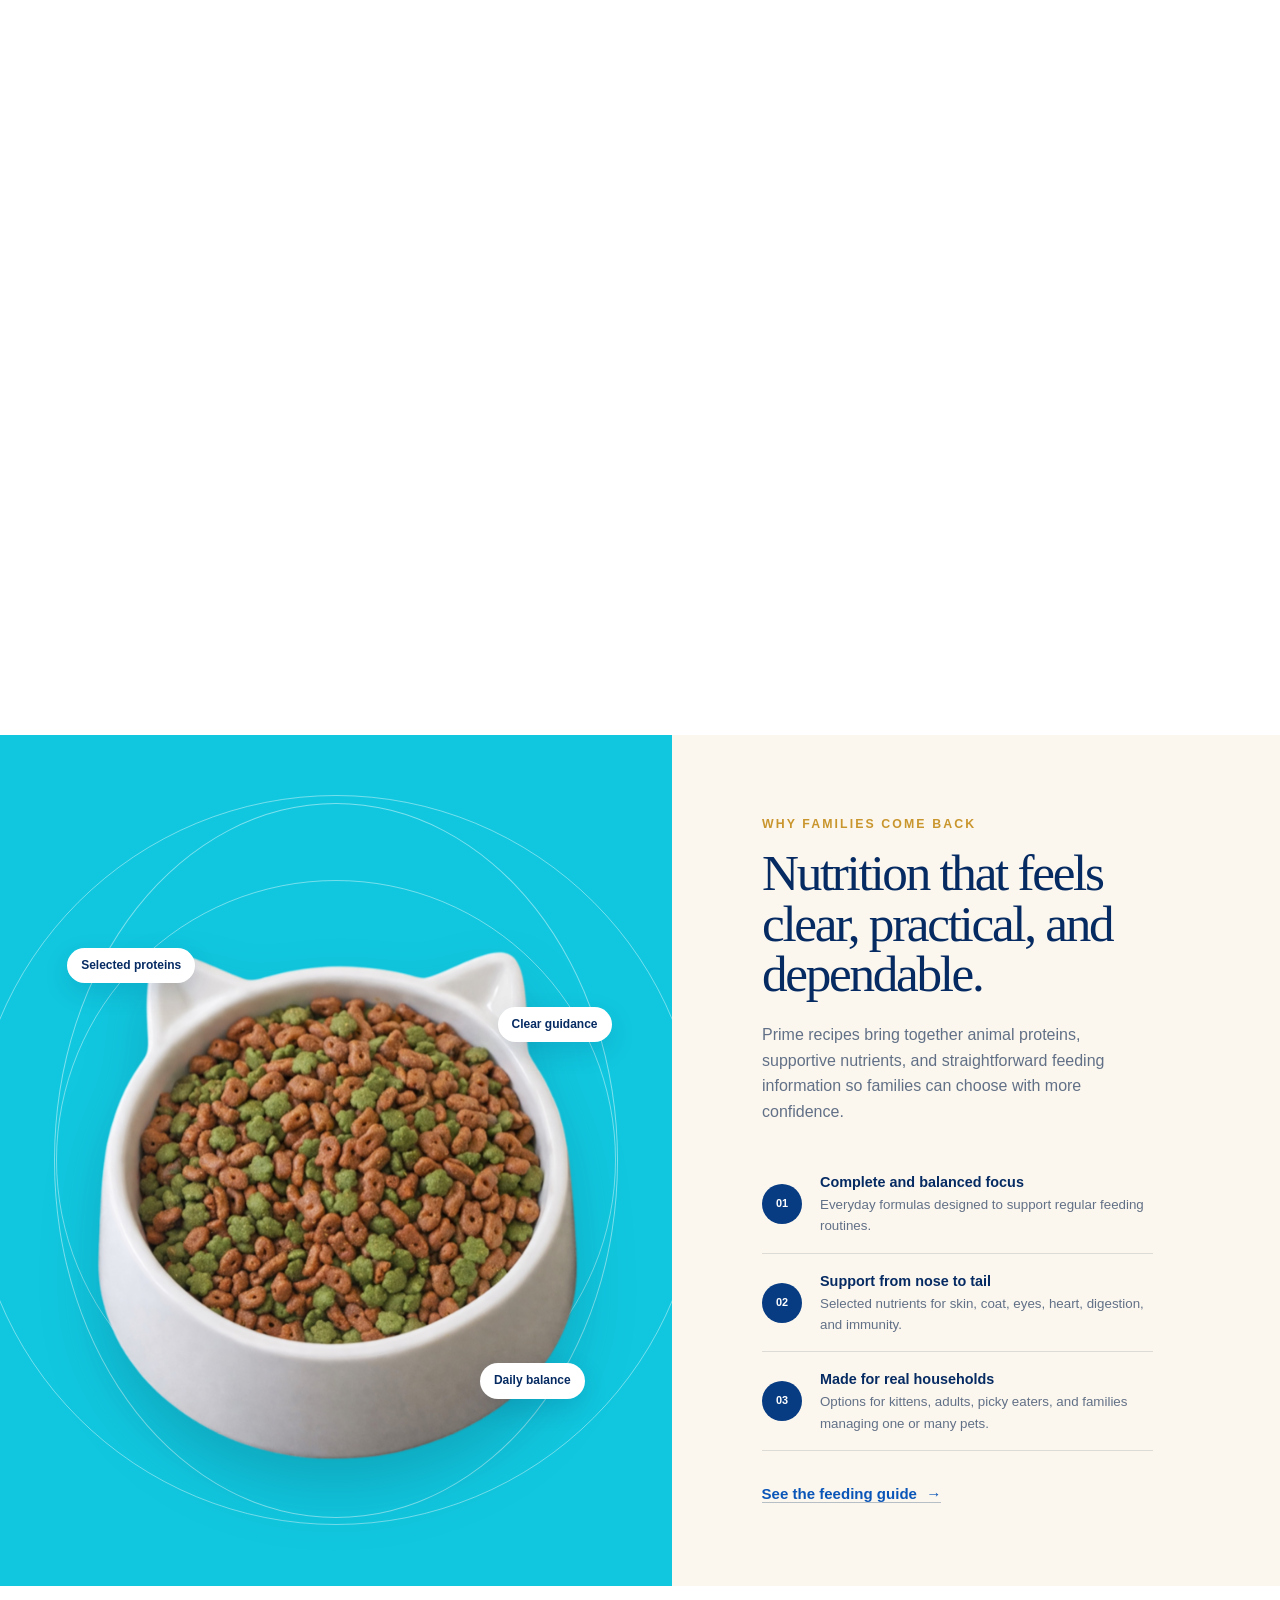
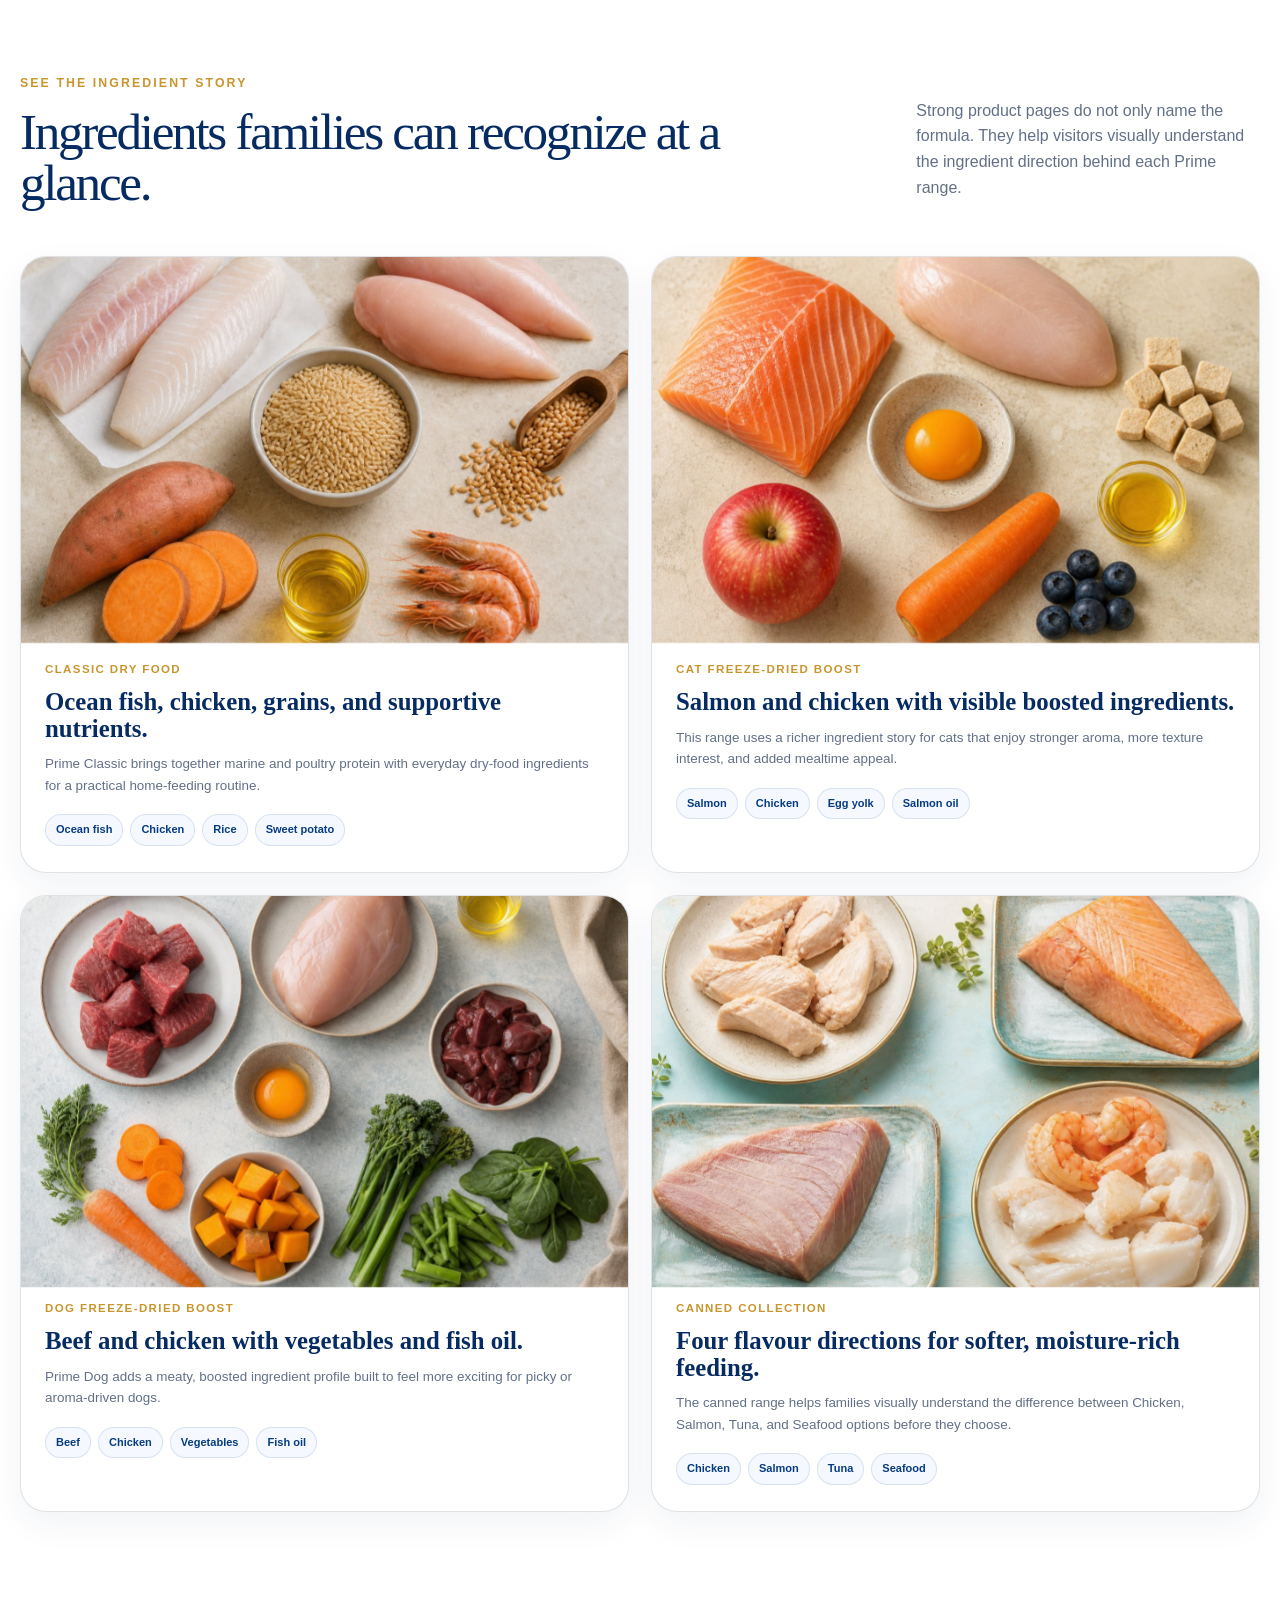
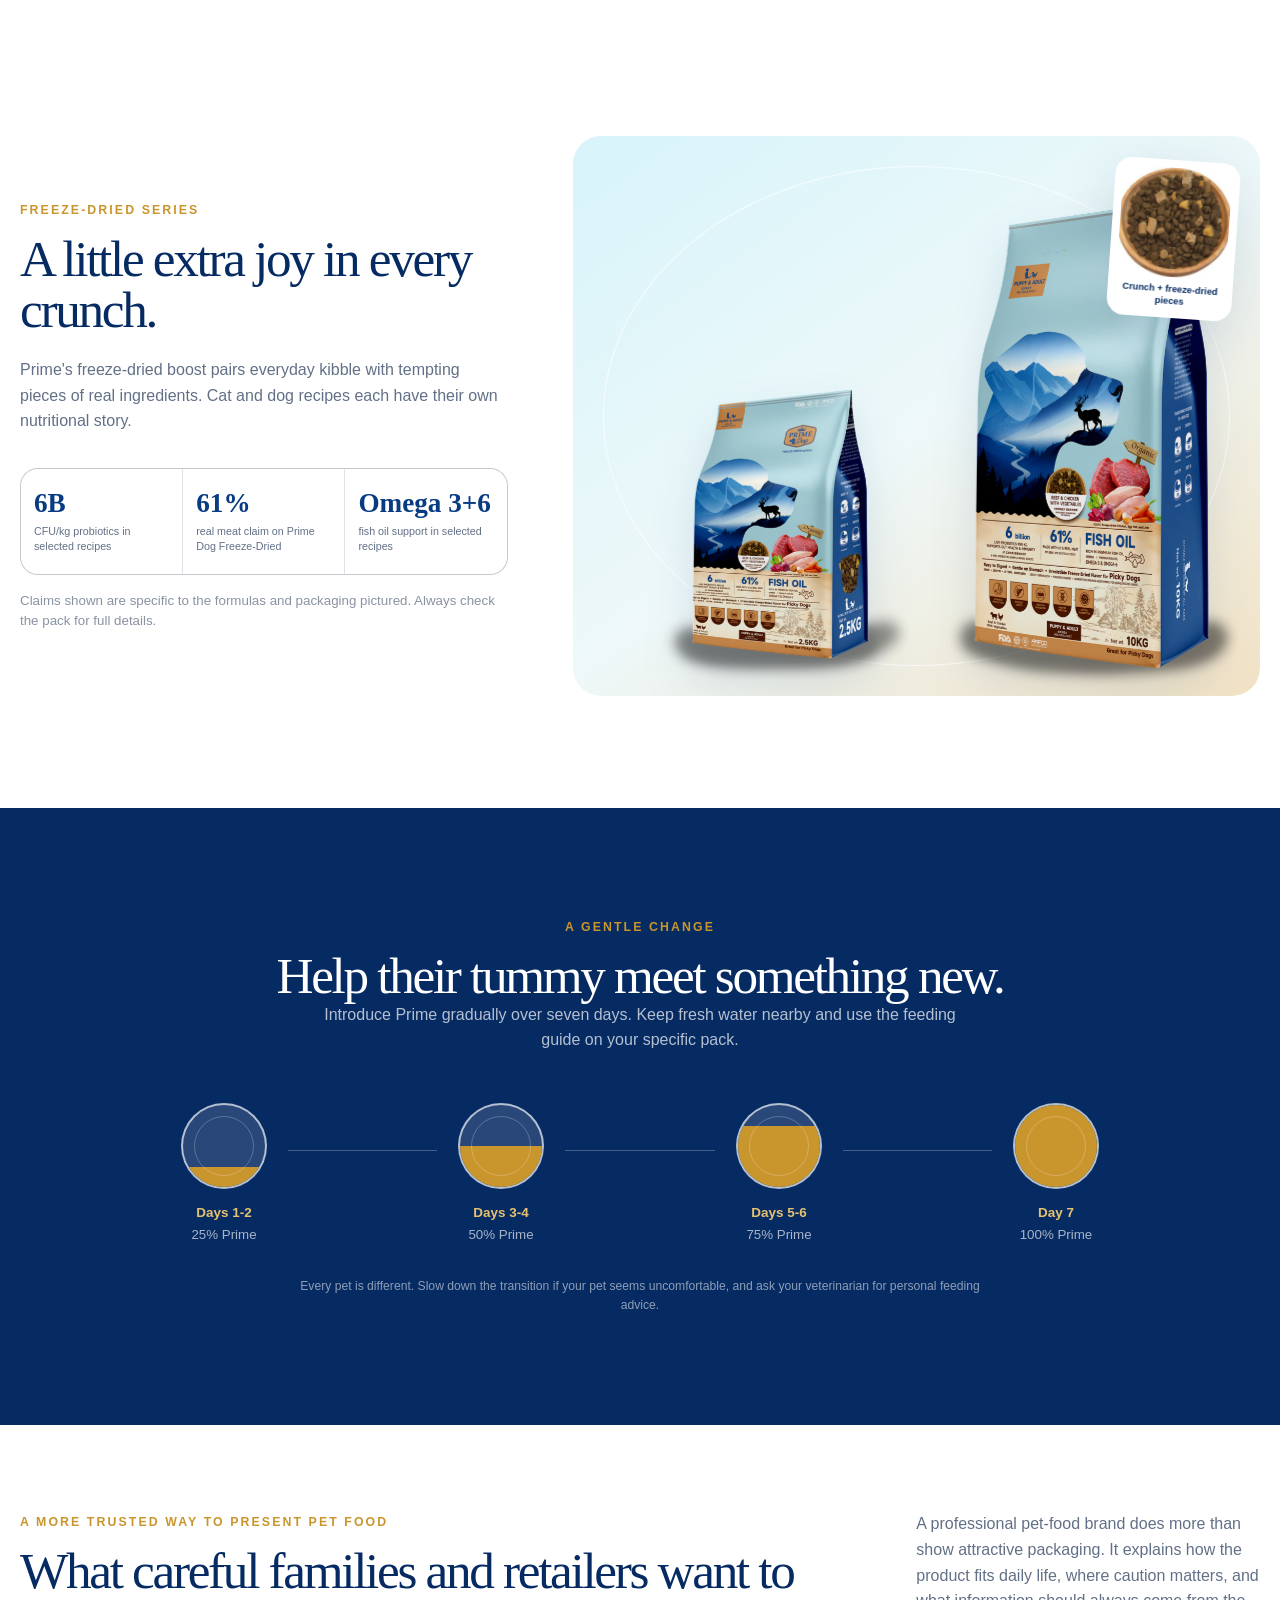
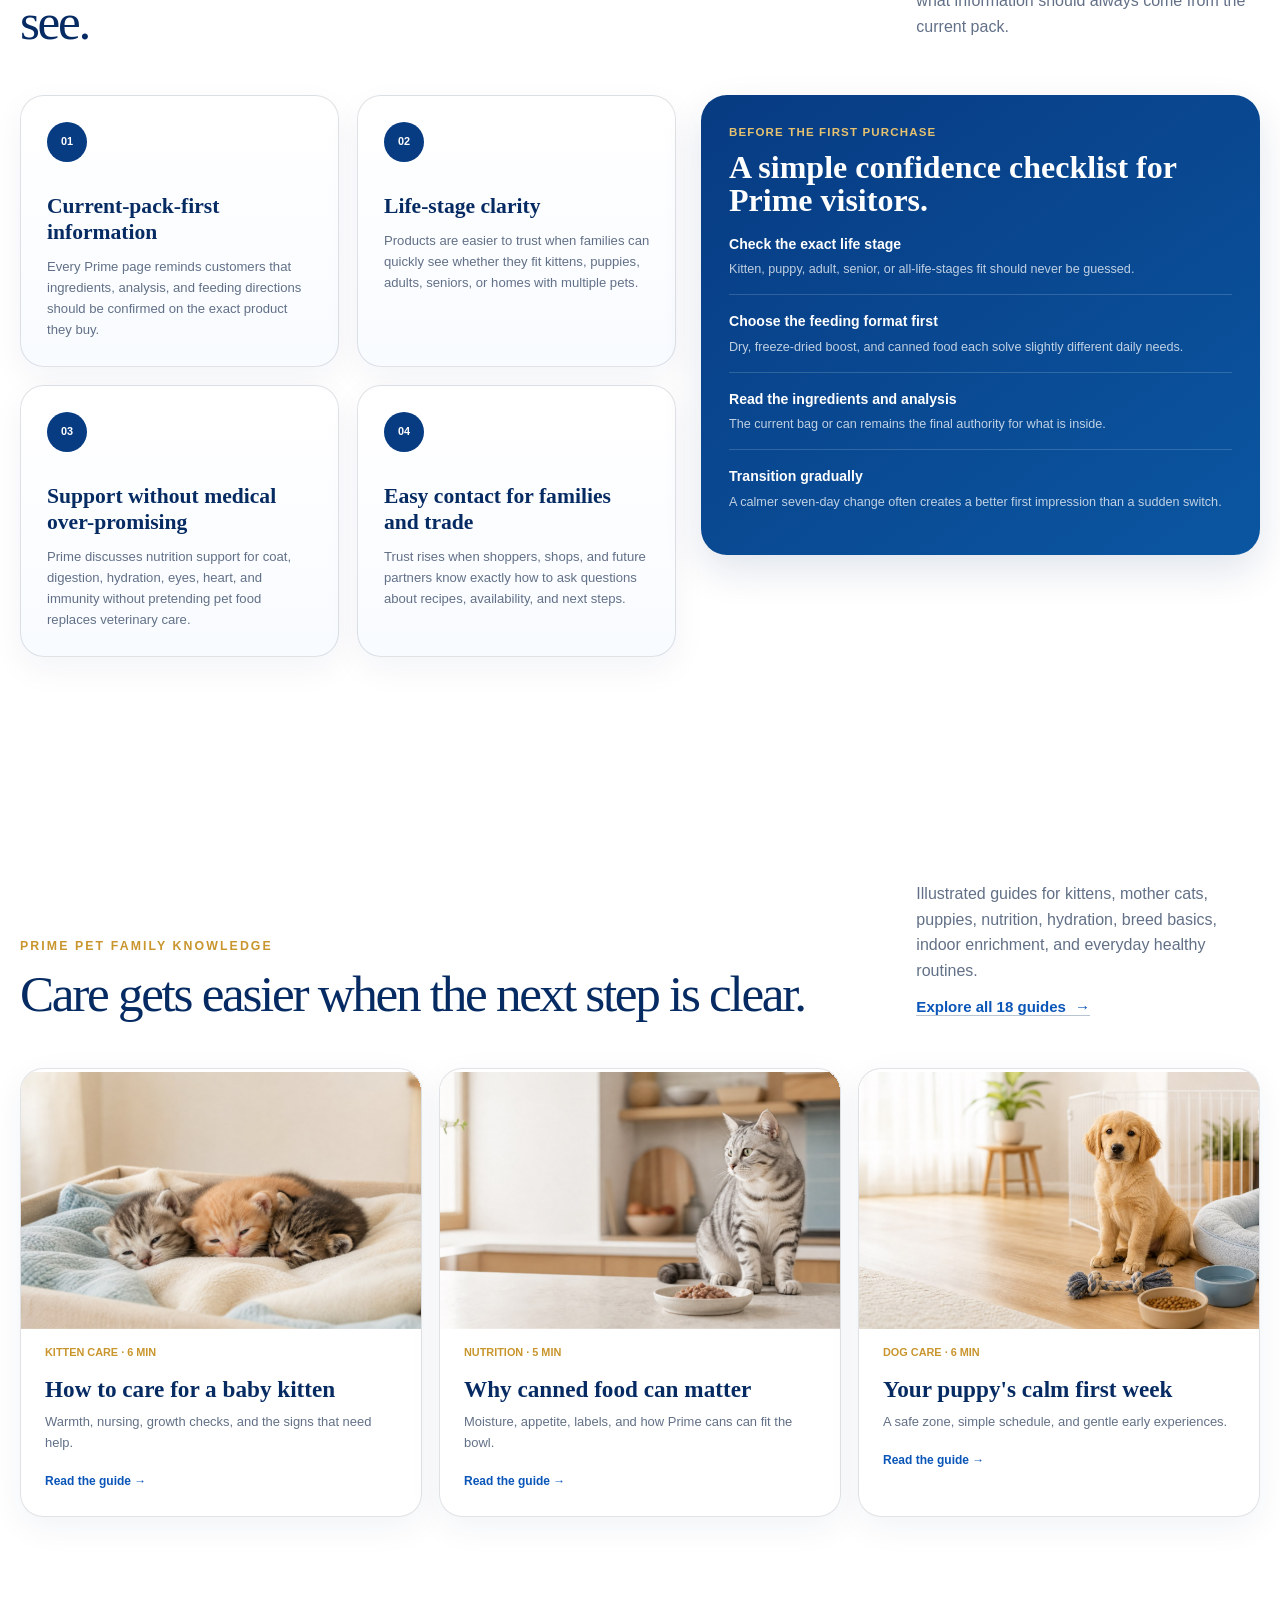
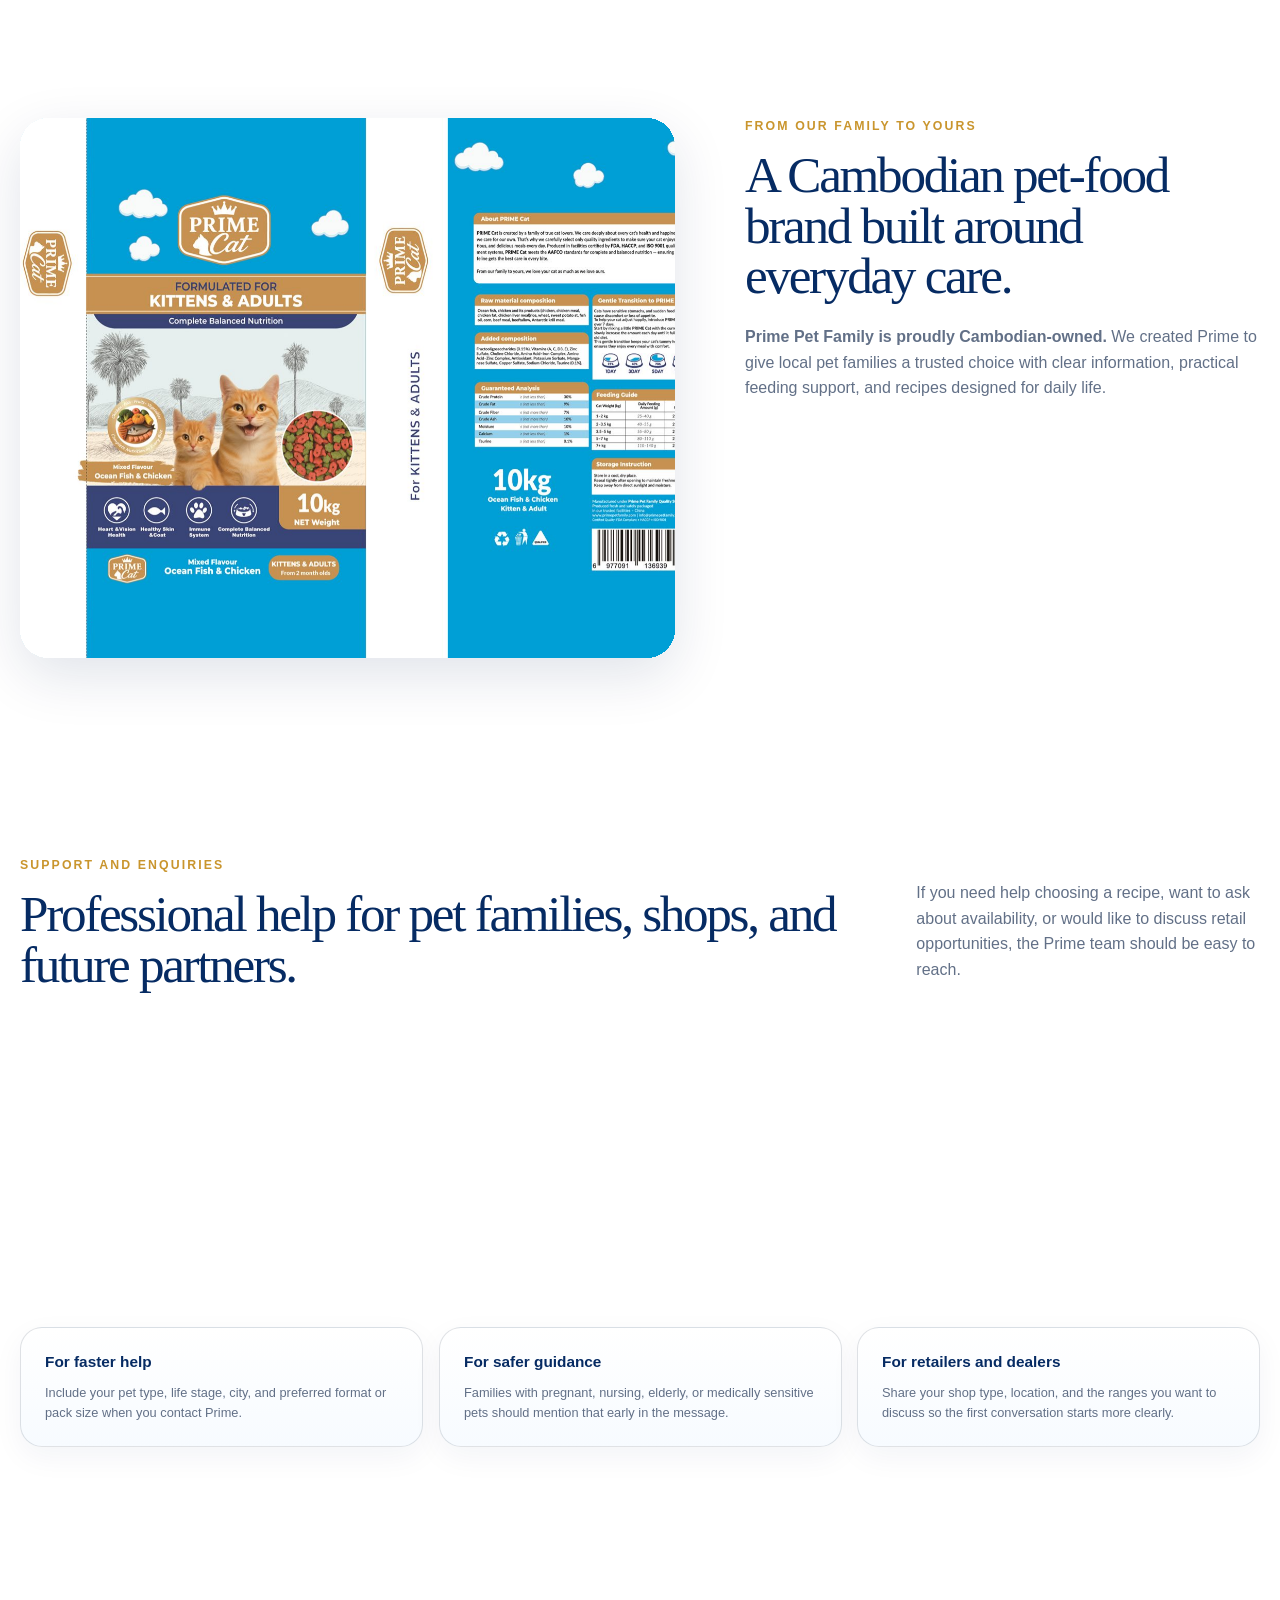
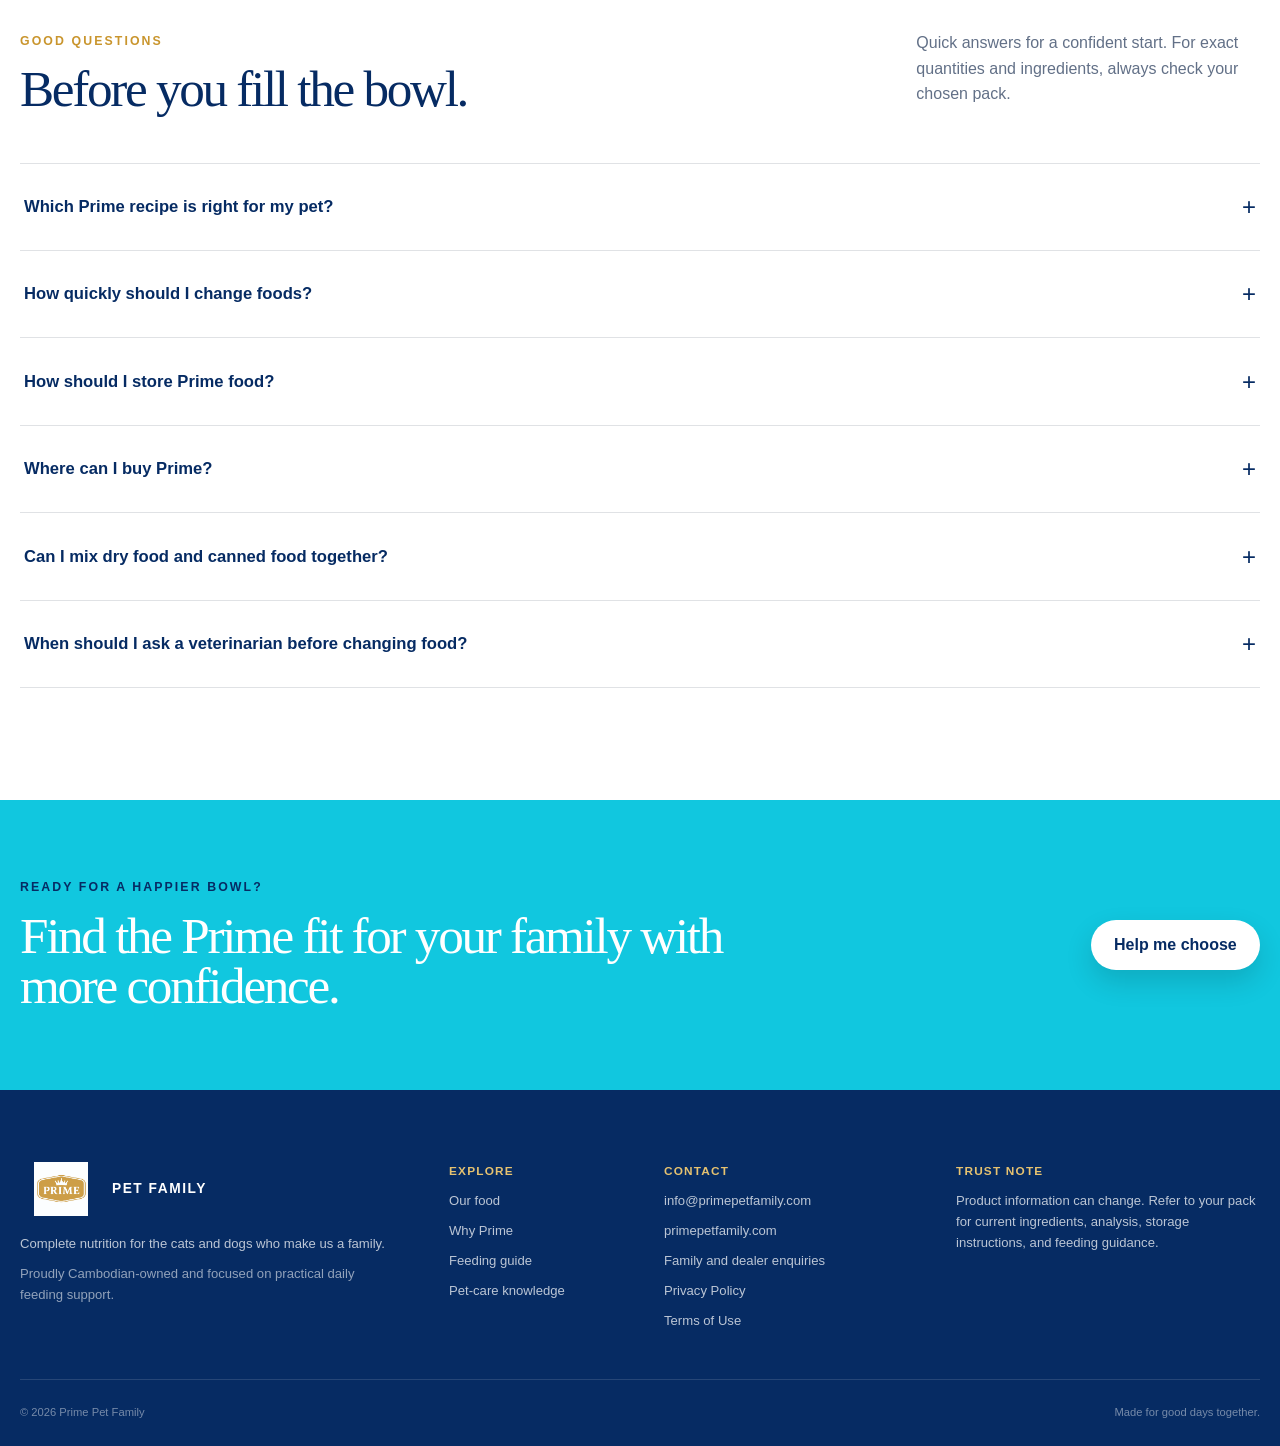
==== commit 6c2745b3: "Enhance content trust pages and scroll animations" ====
--- a/index.html
+++ b/index.html
@@ -5,7 +5,35 @@
   <meta name="viewport" content="width=device-width, initial-scale=1">
   <meta name="description" content="Prime Pet Family complete and balanced cat and dog food with practical feeding support for every life stage.">
   <meta name="theme-color" content="#073b82">
+  <meta property="og:title" content="Prime Pet Family | Trusted nutrition for family life">
+  <meta property="og:description" content="Cambodian-owned cat and dog food with clear feeding support, classic dry food, canned food, and freeze-dried options.">
+  <meta property="og:type" content="website">
+  <meta property="og:url" content="https://primepetfamily.com/">
+  <meta property="og:image" content="https://primepetfamily.com/assets/trust-family-scene.png">
+  <link rel="canonical" href="https://primepetfamily.com/">
   <title>Prime Pet Family | Trusted nutrition for family life</title>
+  <script type="application/ld+json">
+  {
+    "@context": "https://schema.org",
+    "@graph": [
+      {
+        "@type": "Organization",
+        "name": "Prime Pet Family",
+        "url": "https://primepetfamily.com/",
+        "logo": "https://primepetfamily.com/assets/prime-logo.jpg",
+        "brand": "Prime Pet Family",
+        "email": "info@primepetfamily.com",
+        "description": "Cambodian-owned cat and dog food brand with classic dry food, freeze-dried, and canned options."
+      },
+      {
+        "@type": "WebSite",
+        "name": "Prime Pet Family",
+        "url": "https://primepetfamily.com/",
+        "inLanguage": "en"
+      }
+    ]
+  }
+  </script>
   <link rel="stylesheet" href="styles.css">
   <script src="script.js" defer></script>
 </head>
@@ -516,6 +544,20 @@
           <a class="text-link text-link-blue" href="mailto:info@primepetfamily.com?subject=Prime%20retail%20or%20dealer%20enquiry">Send a dealer enquiry <span aria-hidden="true">&rarr;</span></a>
         </article>
       </div>
+      <div class="business-assurance" aria-label="Helpful enquiry tips">
+        <article>
+          <strong>For faster help</strong>
+          <p>Include your pet type, life stage, city, and preferred format or pack size when you contact Prime.</p>
+        </article>
+        <article>
+          <strong>For safer guidance</strong>
+          <p>Families with pregnant, nursing, elderly, or medically sensitive pets should mention that early in the message.</p>
+        </article>
+        <article>
+          <strong>For retailers and dealers</strong>
+          <p>Share your shop type, location, and the ranges you want to discuss so the first conversation starts more clearly.</p>
+        </article>
+      </div>
     </section>
 
     <section class="section faq-section" aria-labelledby="faq-title">
@@ -578,6 +620,8 @@
       <a href="mailto:info@primepetfamily.com">info@primepetfamily.com</a>
       <a href="https://www.primepetfamily.com">primepetfamily.com</a>
       <a href="#contact">Family and dealer enquiries</a>
+      <a href="privacy.html">Privacy Policy</a>
+      <a href="terms.html">Terms of Use</a>
     </div>
     <div class="footer-note">
       <strong>Trust note</strong>
--- a/styles.css
+++ b/styles.css
@@ -15,6 +15,7 @@
   --shadow: 0 18px 55px rgba(5, 37, 82, .12);
   --radius: 28px;
   --max: 1240px;
+  --ease-premium: cubic-bezier(.22, 1, .36, 1);
 }
 
 * { box-sizing: border-box; }
@@ -31,6 +32,29 @@
   font-family: Inter, ui-sans-serif, -apple-system, BlinkMacSystemFont, "Segoe UI", sans-serif;
   line-height: 1.6;
   -webkit-font-smoothing: antialiased;
+}
+
+[data-reveal] {
+  opacity: 0;
+  transform: translate3d(0, var(--reveal-offset, 30px), 0) scale(.985);
+  transition: opacity .8s var(--ease-premium), transform .8s var(--ease-premium);
+  transition-delay: var(--reveal-delay, 0ms);
+  will-change: opacity, transform;
+}
+
+[data-reveal="left"] { transform: translate3d(-34px, 0, 0) scale(.985); }
+[data-reveal="right"] { transform: translate3d(34px, 0, 0) scale(.985); }
+[data-reveal="zoom"] { transform: scale(.92); }
+[data-reveal="soft"] { transform: translate3d(0, 16px, 0) scale(.995); }
+[data-reveal].is-visible {
+  opacity: 1;
+  transform: translate3d(0, 0, 0) scale(1);
+}
+
+[data-parallax] {
+  transform: translate3d(0, var(--parallax-y, 0px), 0) scale(var(--parallax-scale, 1.05));
+  transform-origin: center;
+  will-change: transform;
 }
 
 body.dialog-open { overflow: hidden; }
@@ -846,6 +870,34 @@
 }
 .business-card p:not(.business-kicker) { margin: 0; color: var(--muted); font-size: .86rem; }
 .business-card .button { align-self: flex-start; }
+
+.business-assurance {
+  margin-top: 26px;
+  display: grid;
+  grid-template-columns: repeat(3, minmax(0, 1fr));
+  gap: 16px;
+}
+
+.business-assurance article {
+  padding: 22px 24px;
+  border: 1px solid var(--line);
+  border-radius: 22px;
+  background: linear-gradient(180deg, #ffffff, #f7fbff);
+  box-shadow: 0 10px 30px rgba(6,43,99,.05);
+}
+
+.business-assurance strong {
+  display: block;
+  margin-bottom: 8px;
+  color: var(--blue-950);
+  font-size: .96rem;
+}
+
+.business-assurance p {
+  margin: 0;
+  color: var(--muted);
+  font-size: .8rem;
+}
 
 .faq-section { padding-top: 72px; }
 .faq-list { border-top: 1px solid var(--line); }
@@ -930,6 +982,7 @@
   .standards-grid { grid-template-columns: repeat(2, minmax(0, 1fr)); }
   .story-section { grid-template-columns: 1fr; }
   .business-grid { grid-template-columns: 1fr; }
+  .business-assurance { grid-template-columns: 1fr; }
   .knowledge-preview-grid { grid-template-columns: repeat(2, minmax(0, 1fr)); }
   .knowledge-preview-card:last-child { grid-column: 1 / -1; }
   .story-image, .story-image img { min-height: 430px; }
@@ -1022,4 +1075,6 @@
 @media (prefers-reduced-motion: reduce) {
   html { scroll-behavior: auto; }
   *, *::before, *::after { scroll-behavior: auto !important; transition-duration: .01ms !important; animation-duration: .01ms !important; animation-iteration-count: 1 !important; }
-}
+  [data-reveal] { opacity: 1 !important; transform: none !important; }
+  [data-parallax] { transform: none !important; }
+}
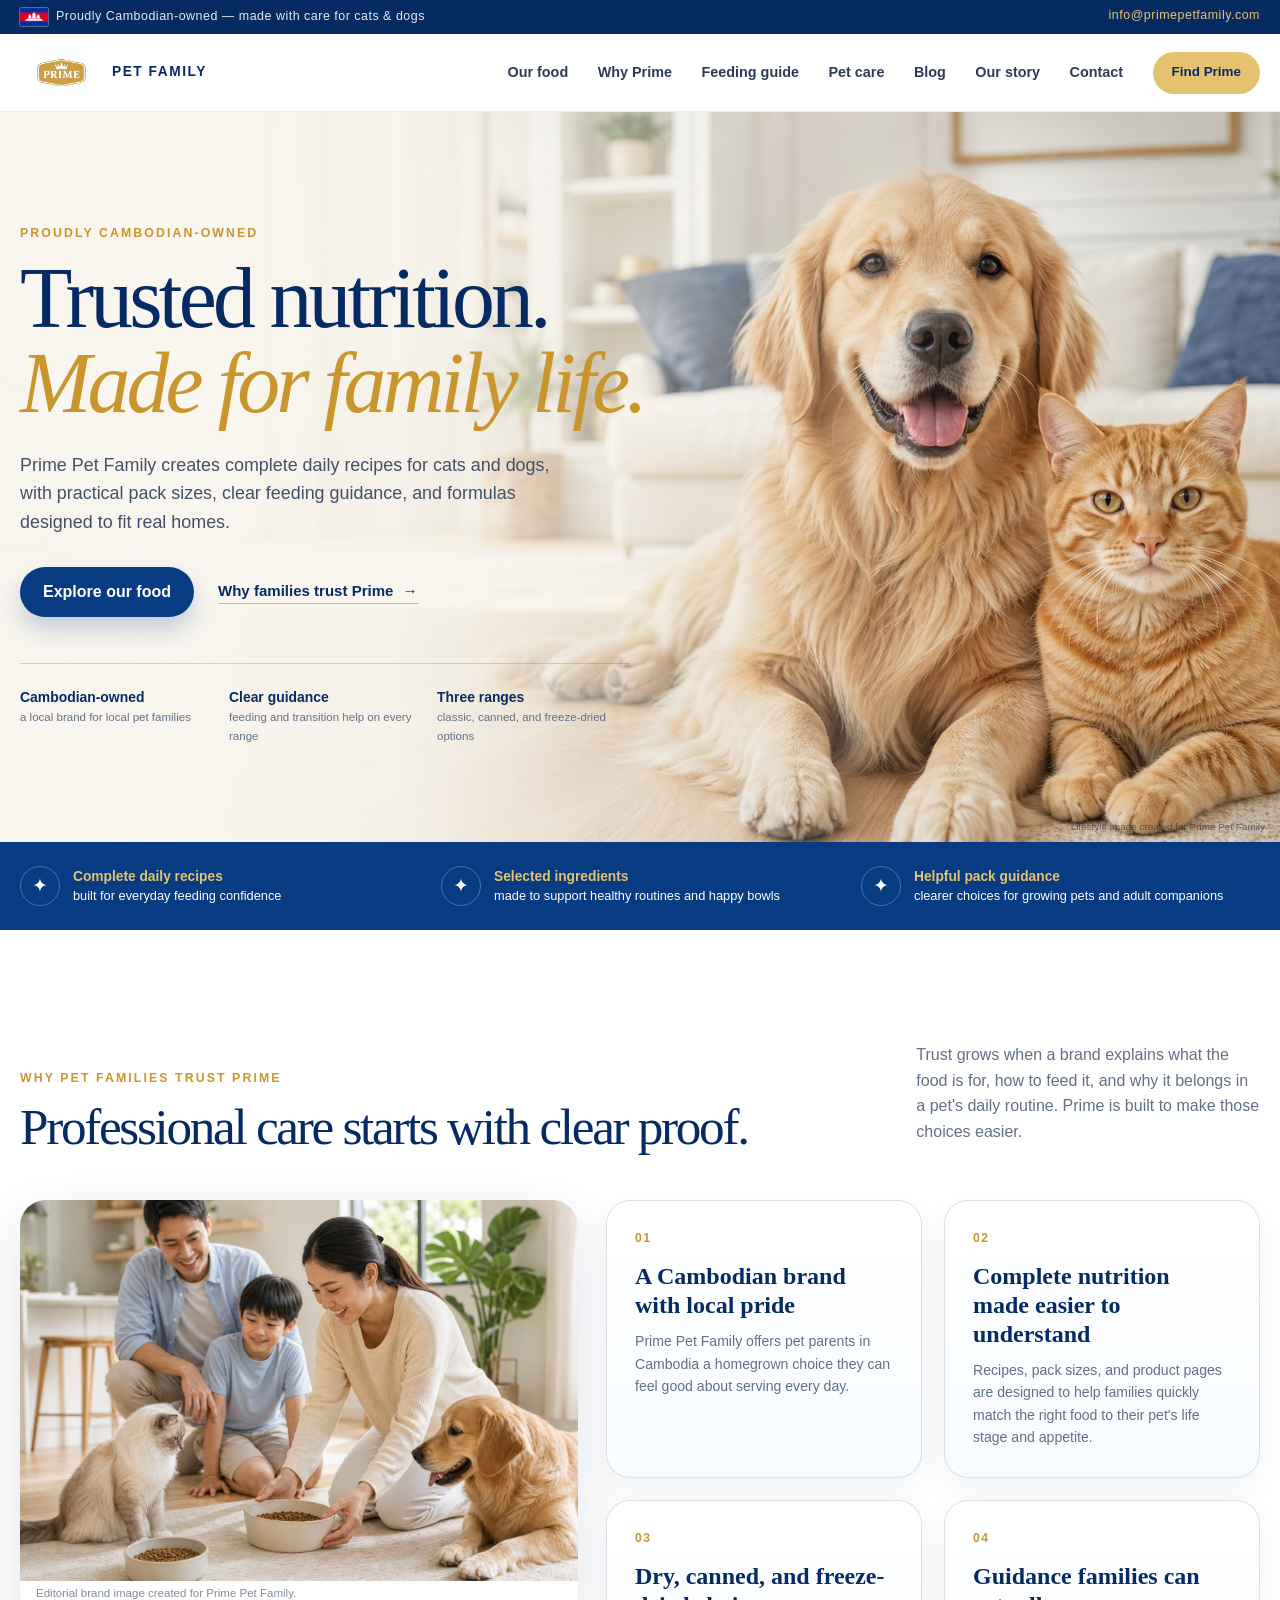
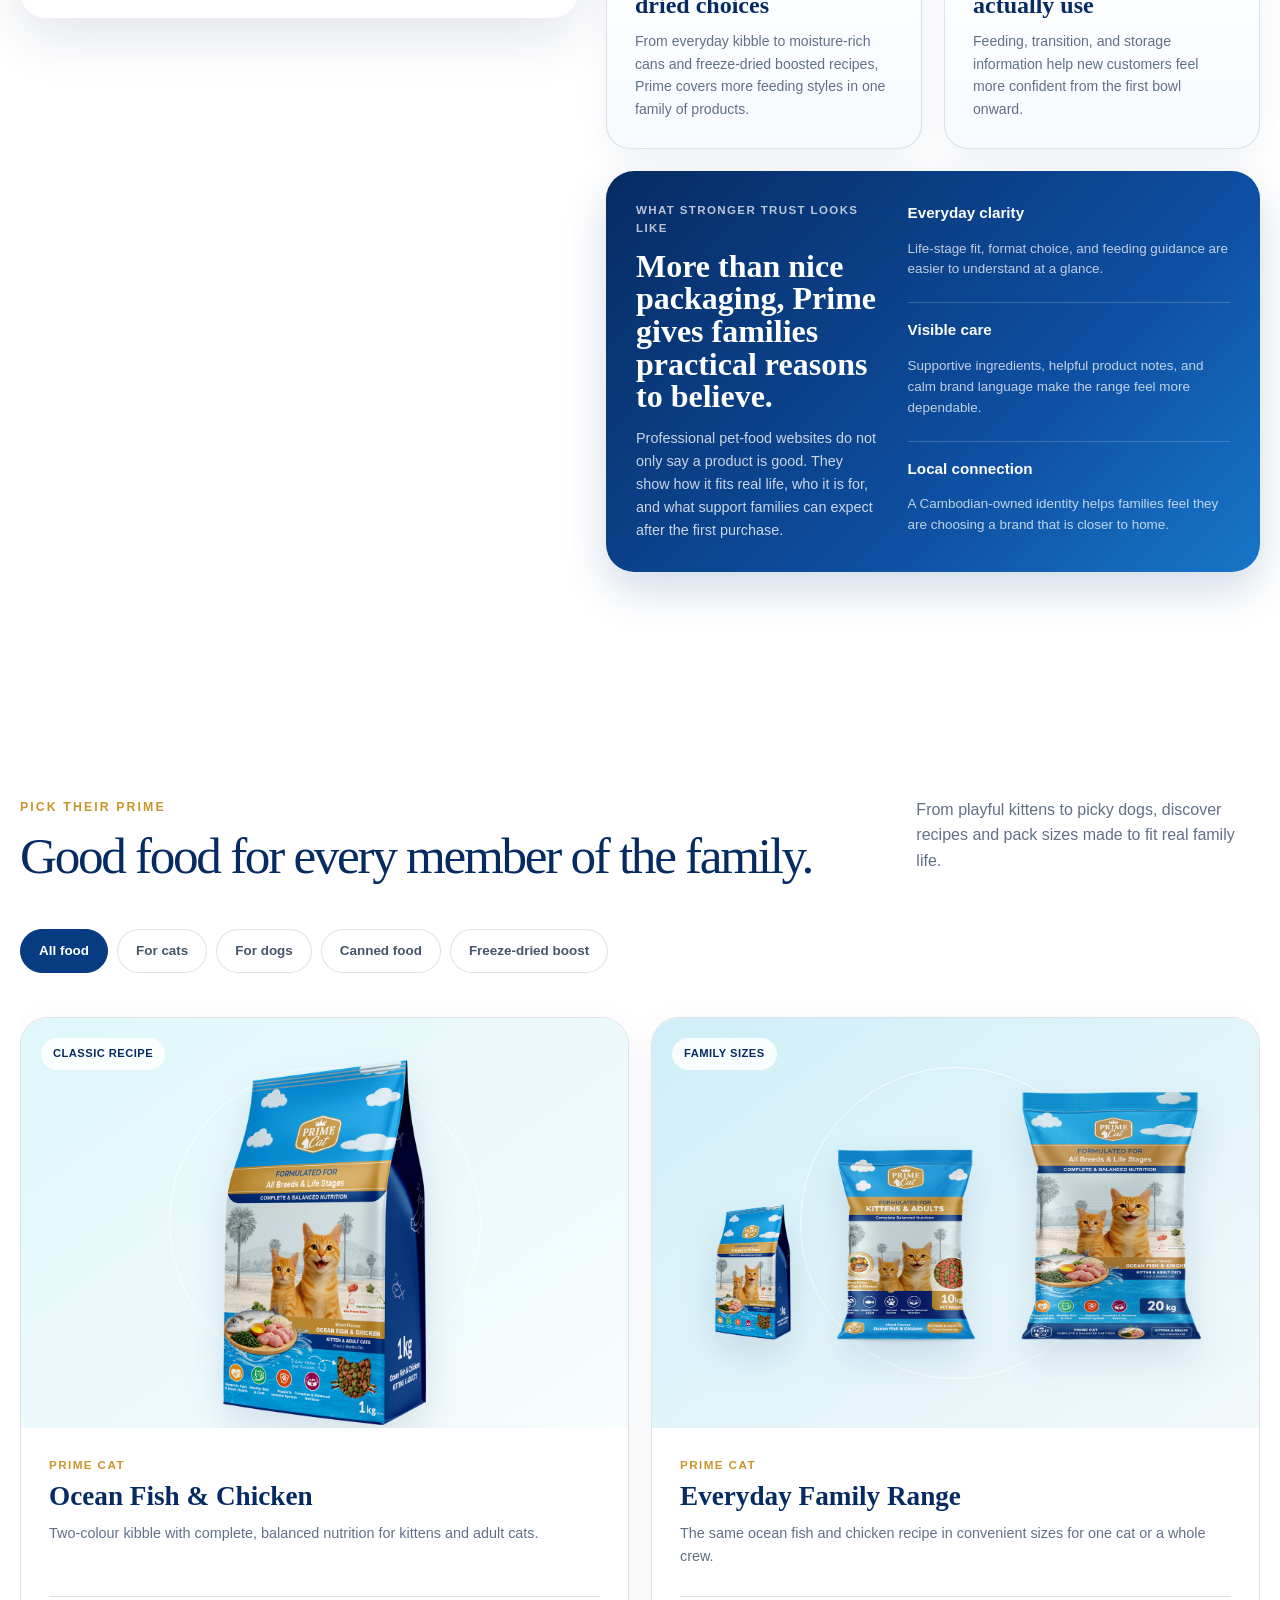
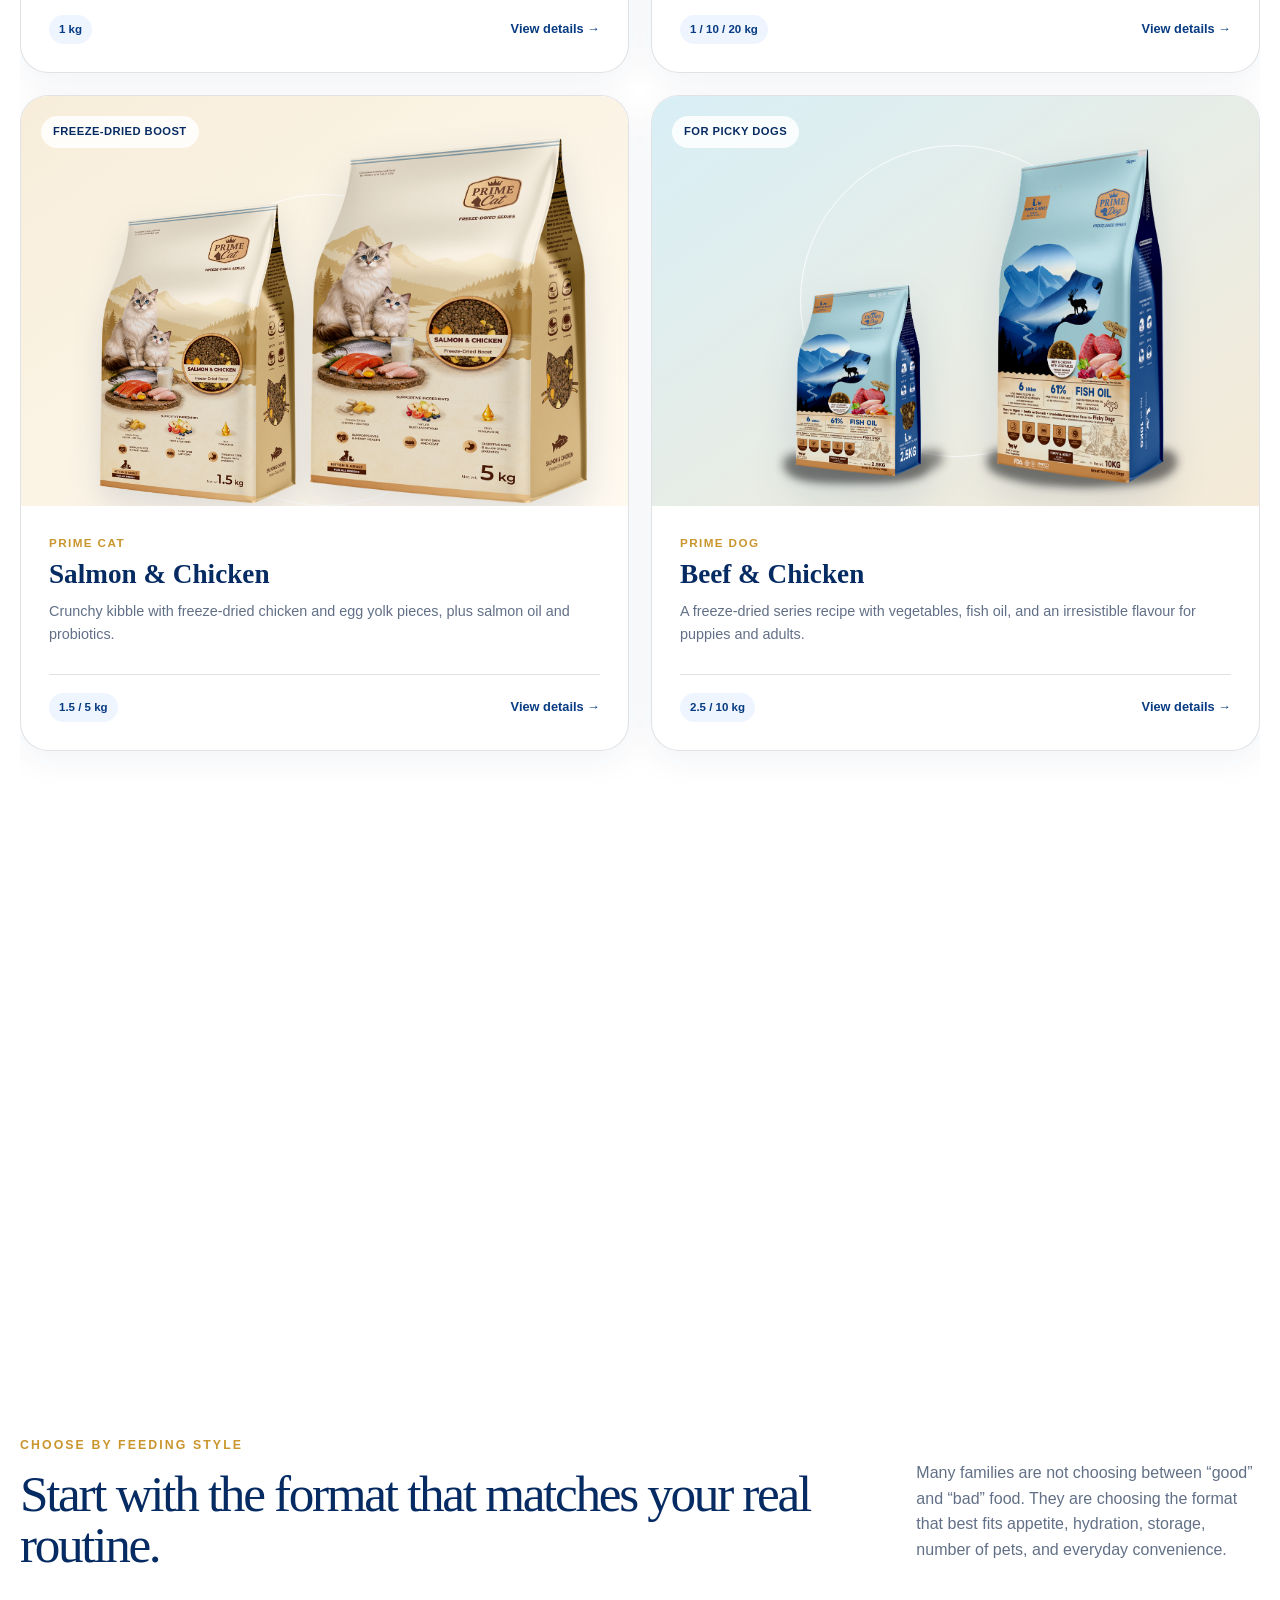
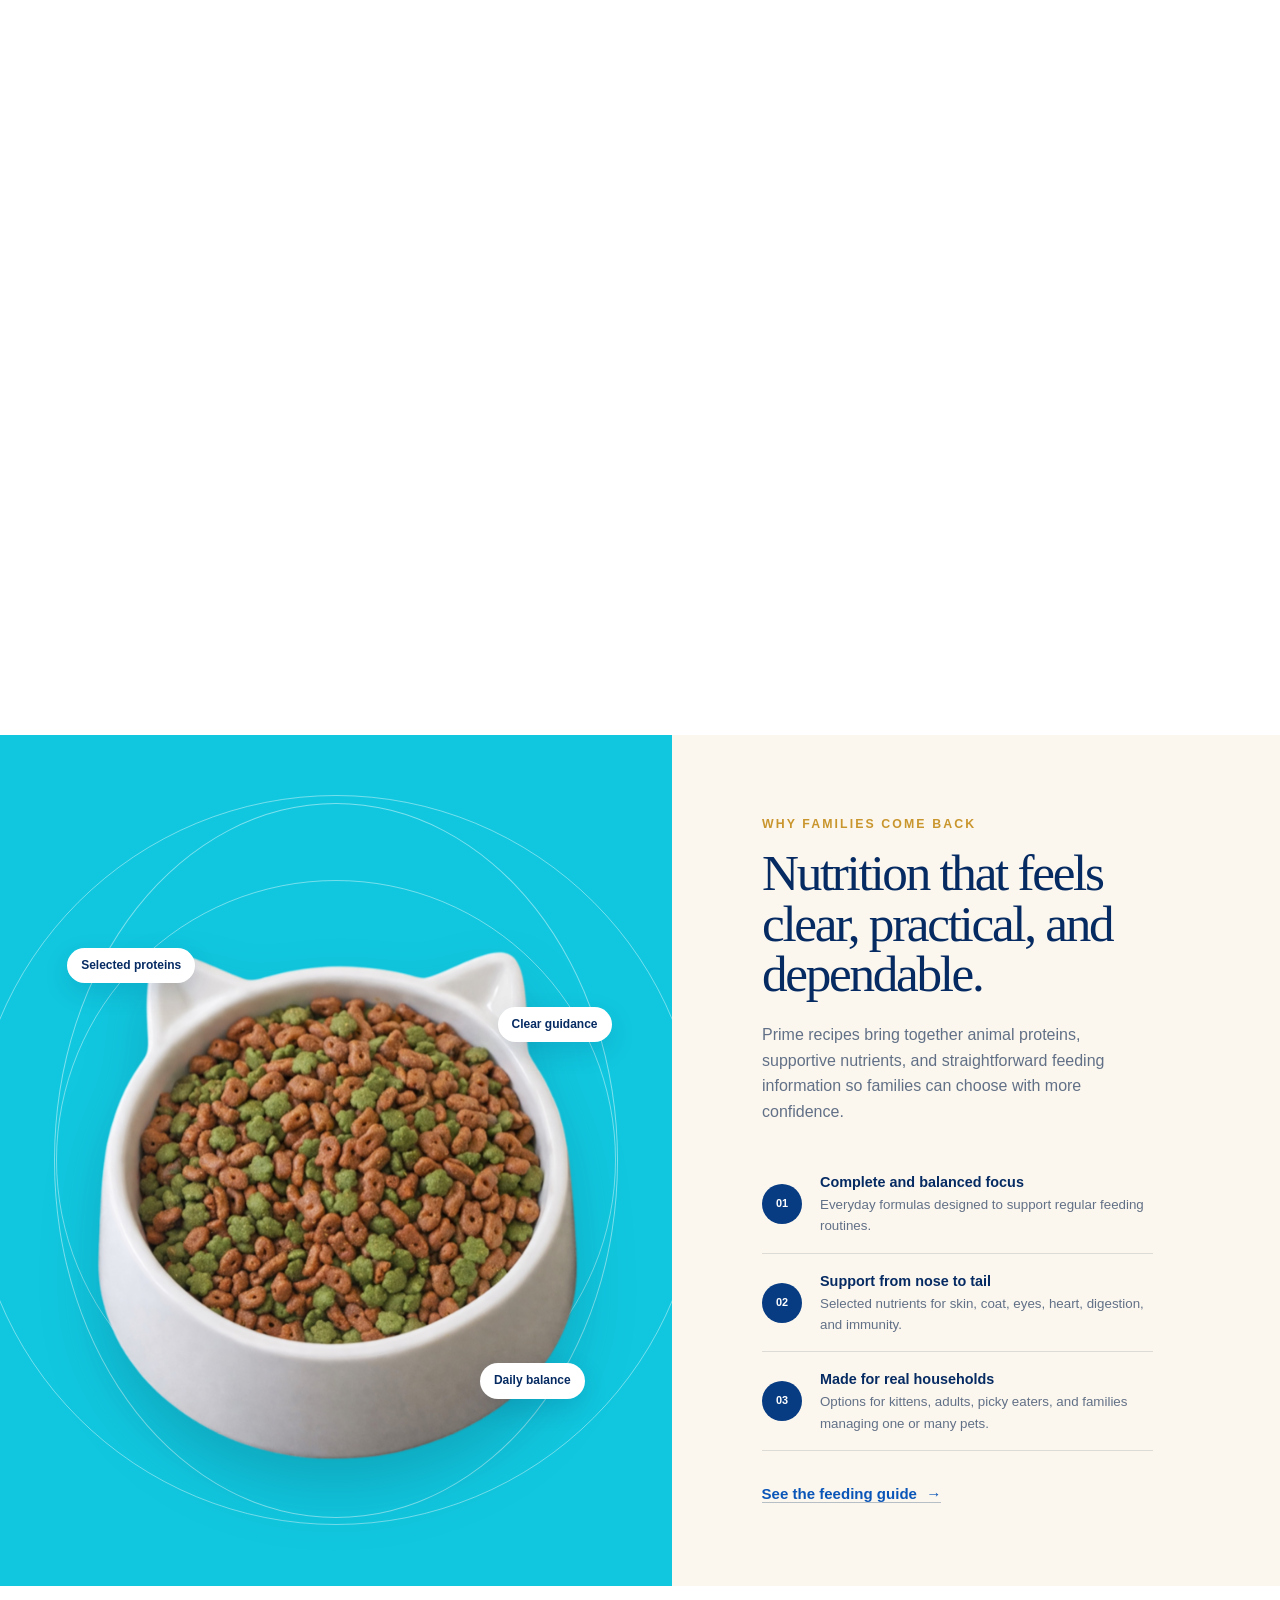
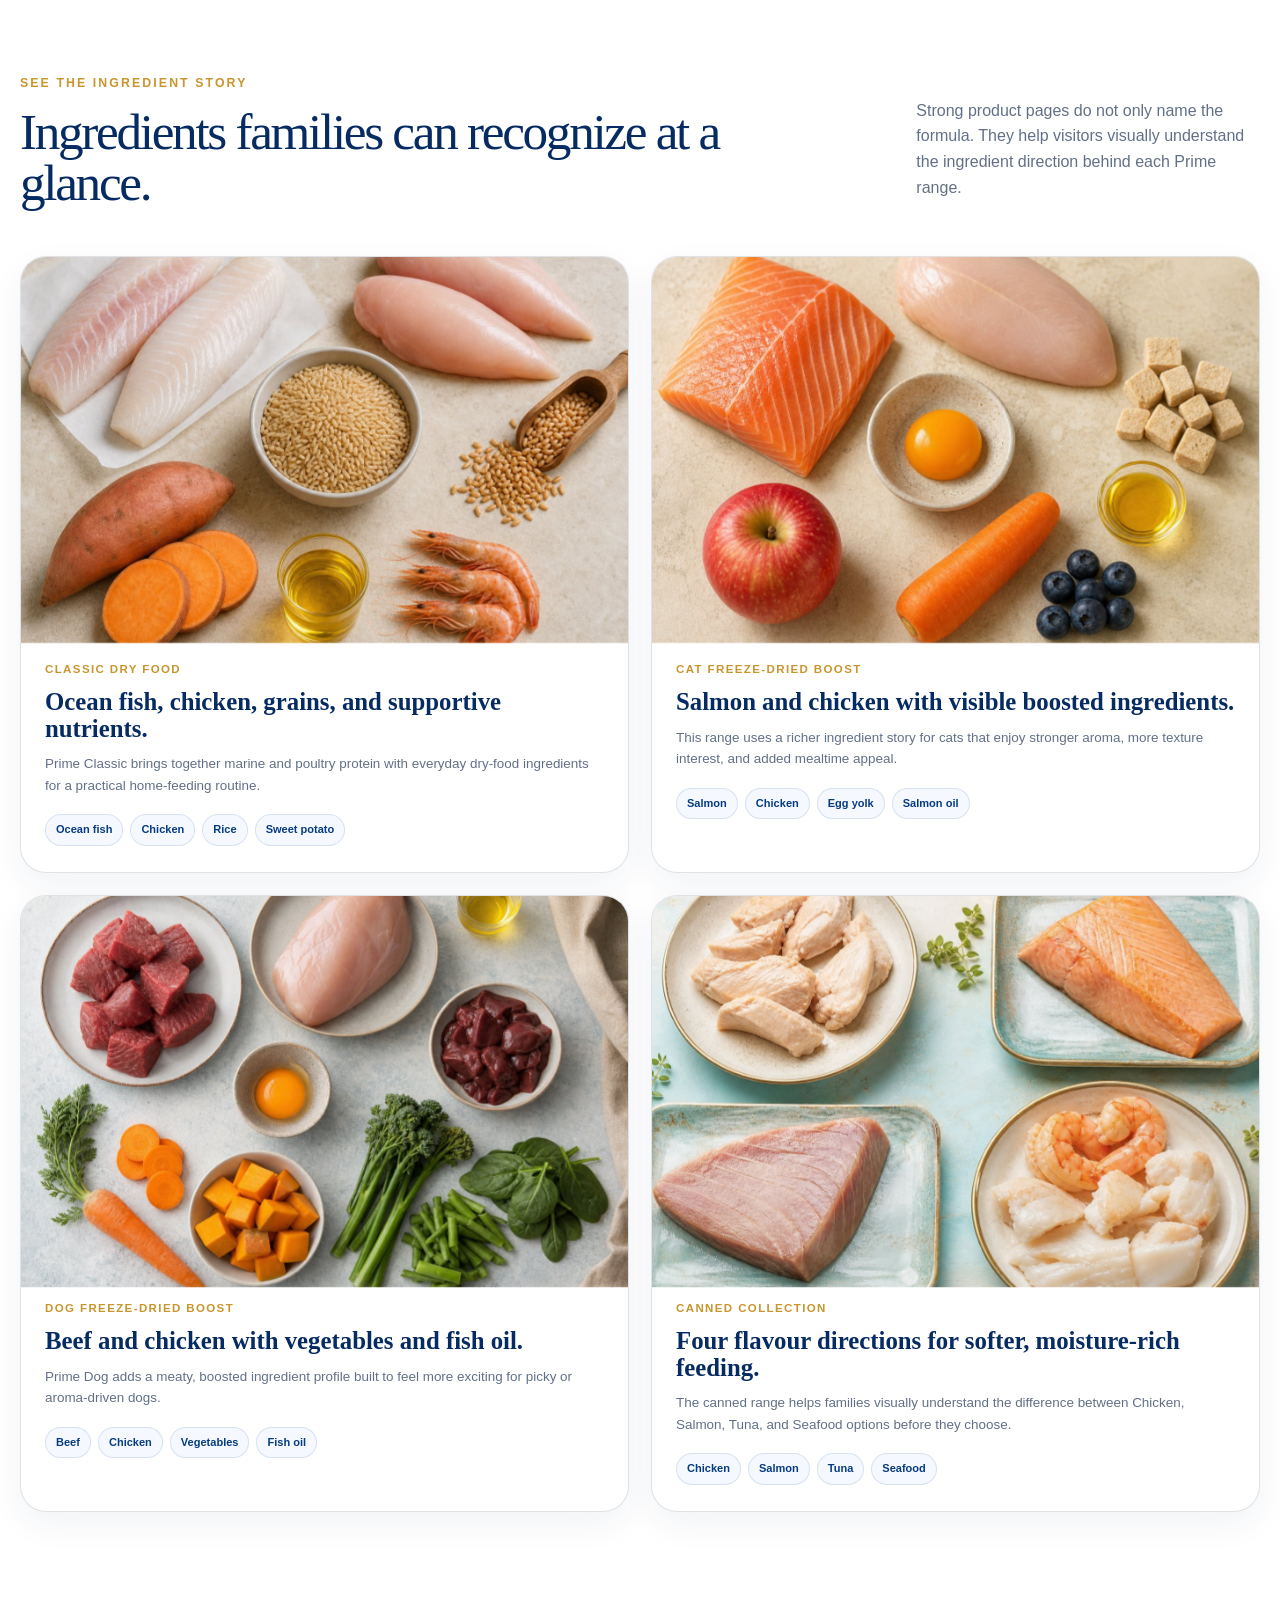
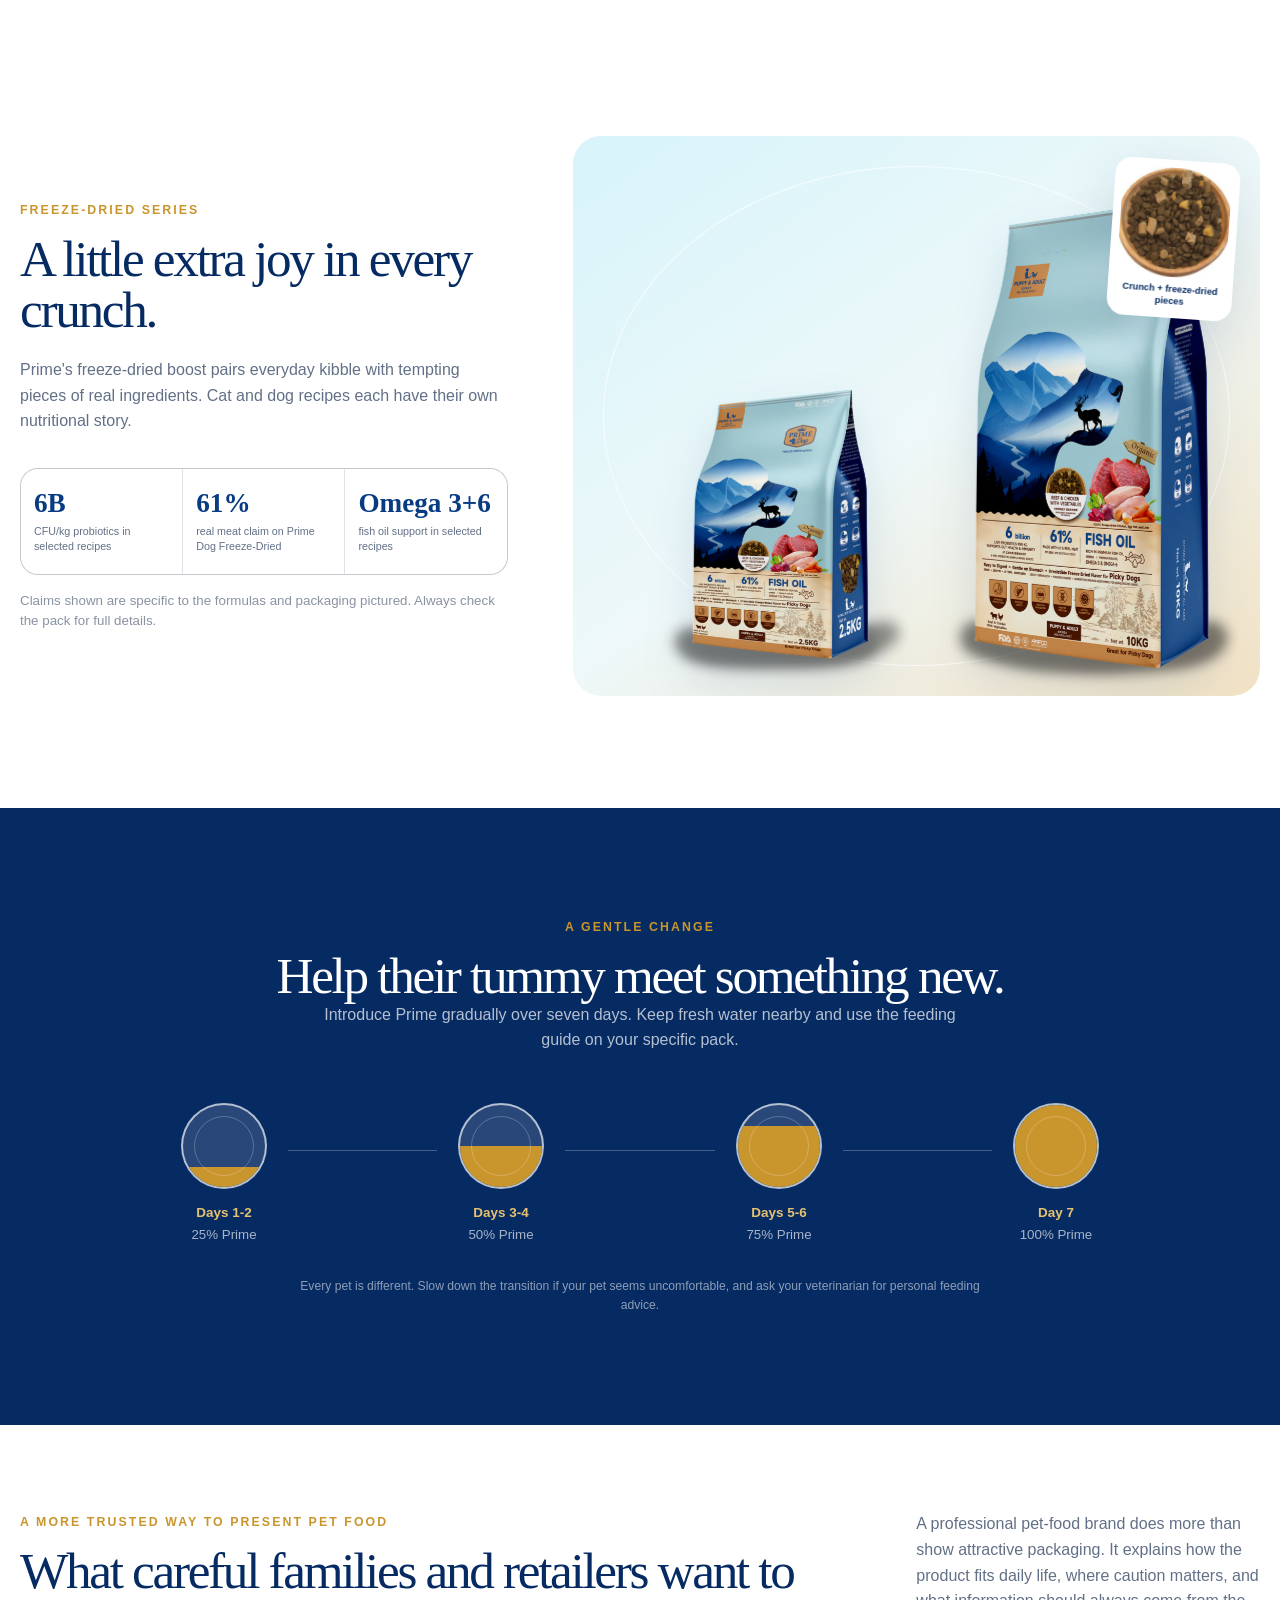
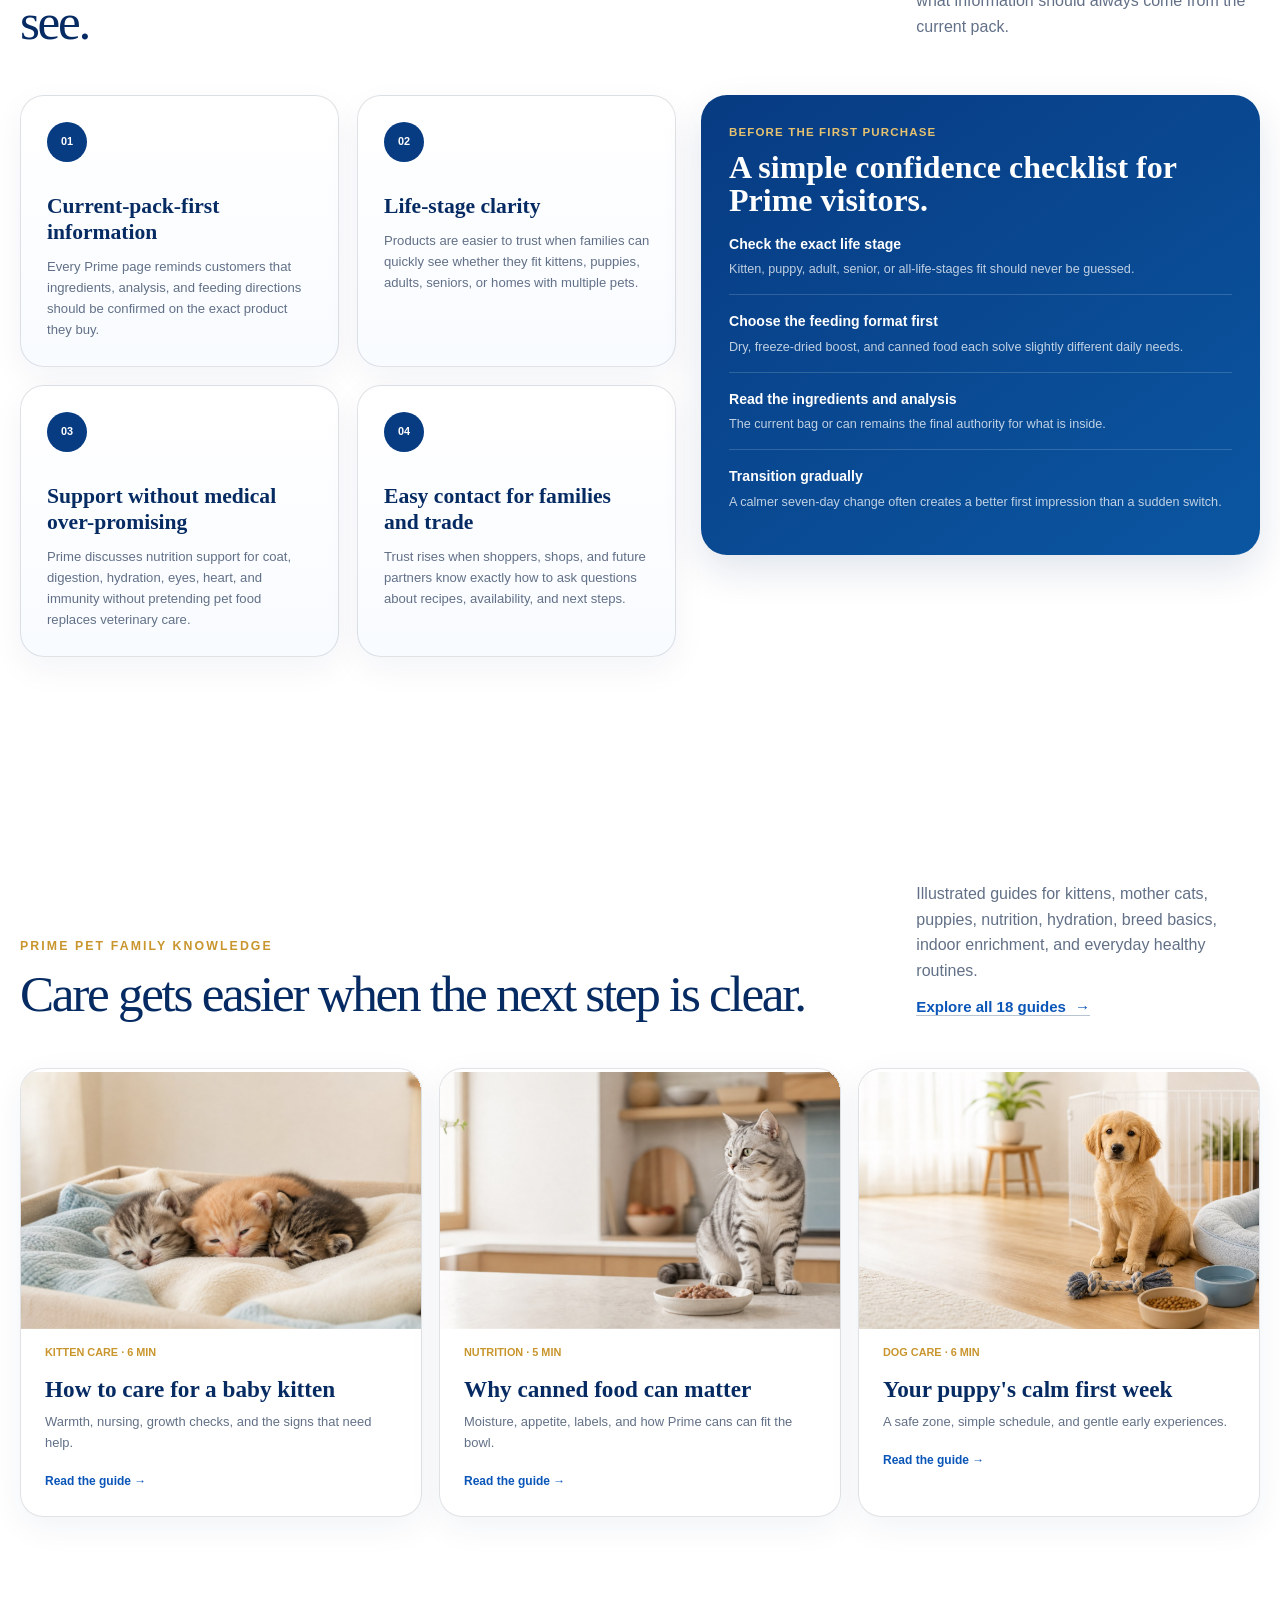
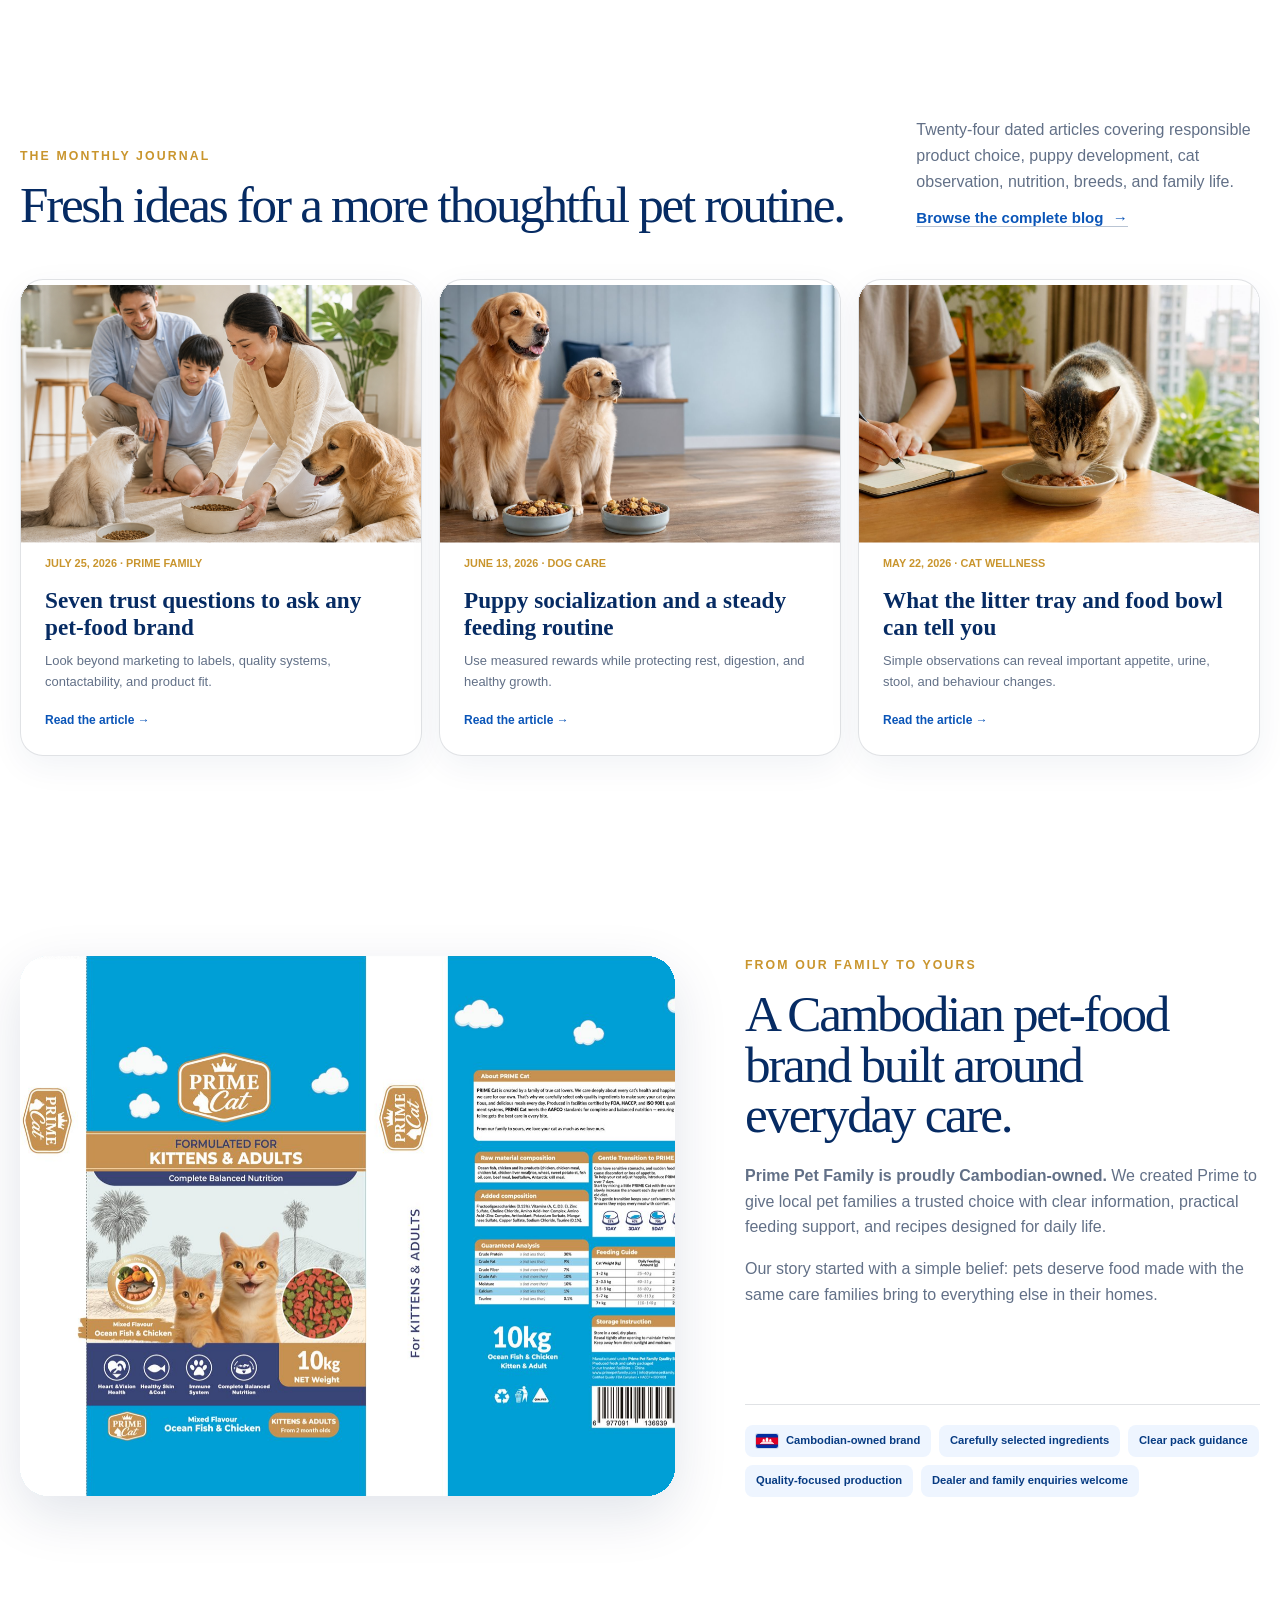
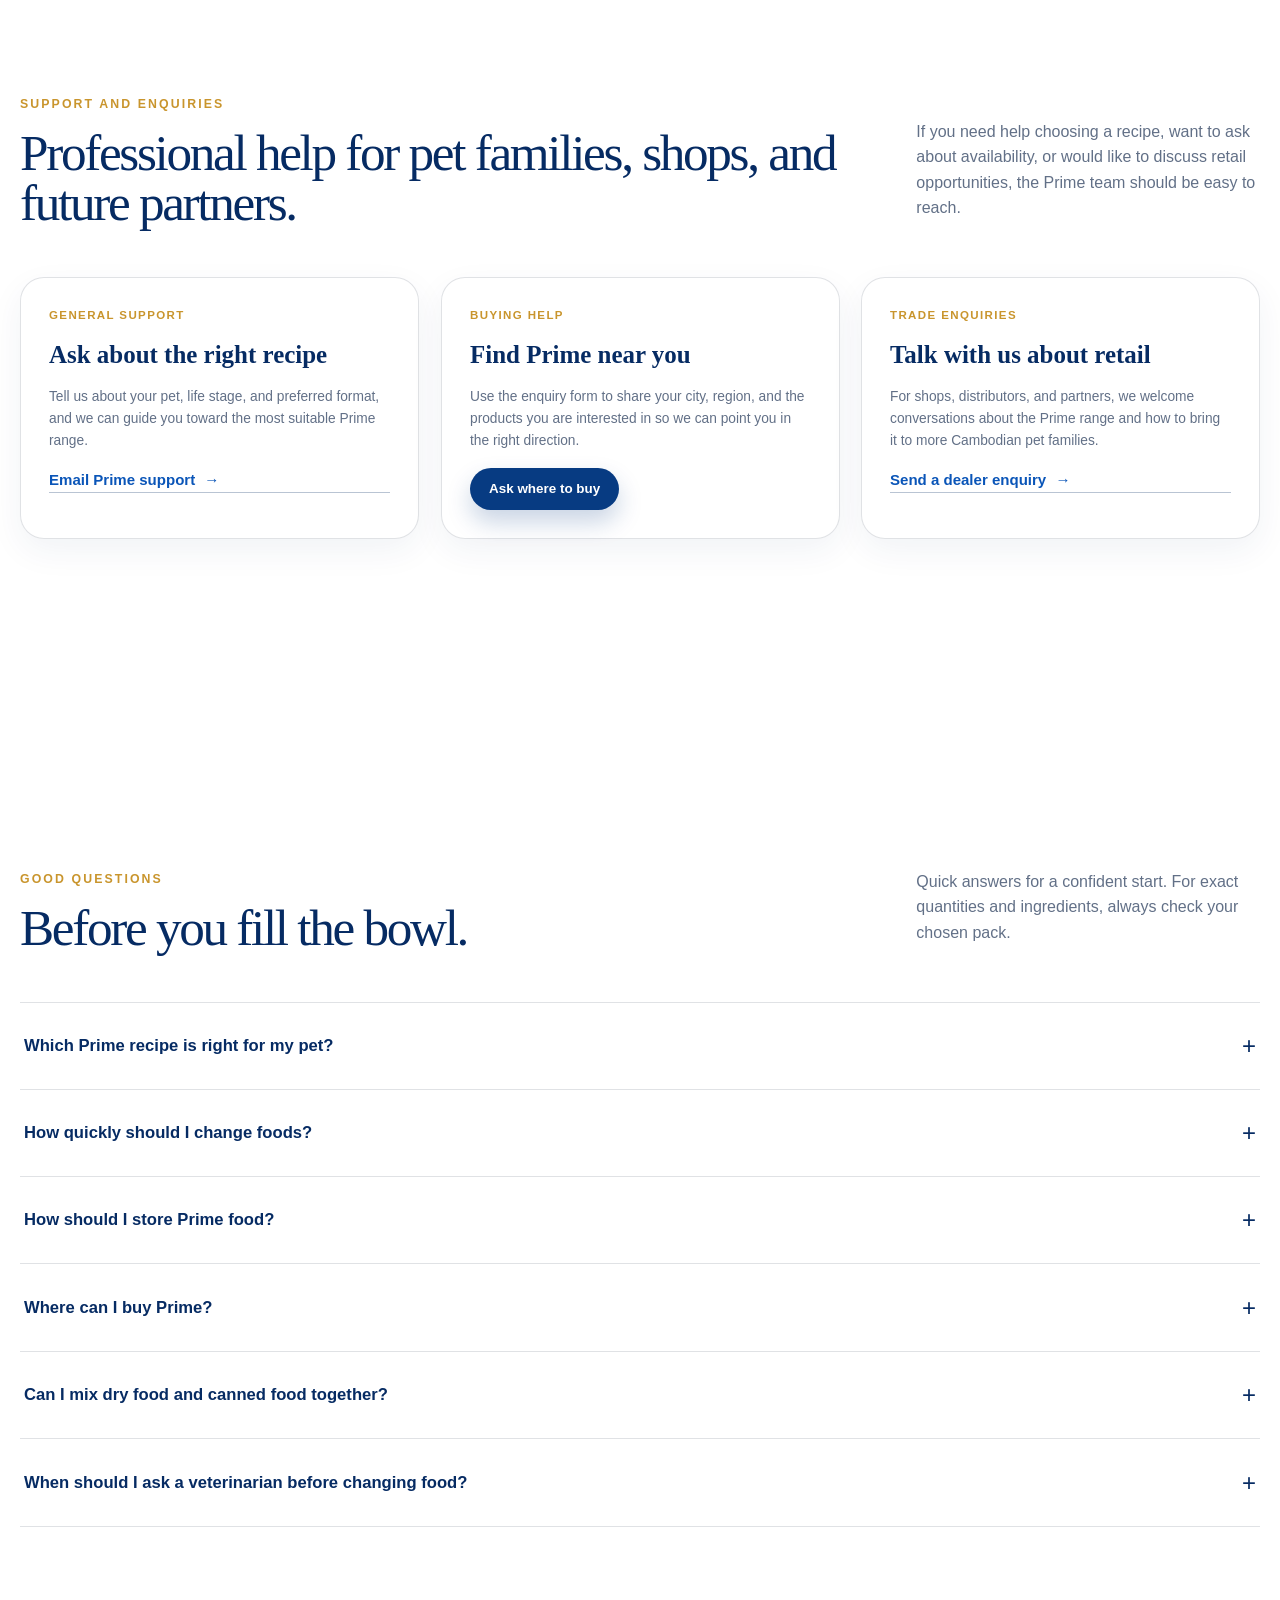
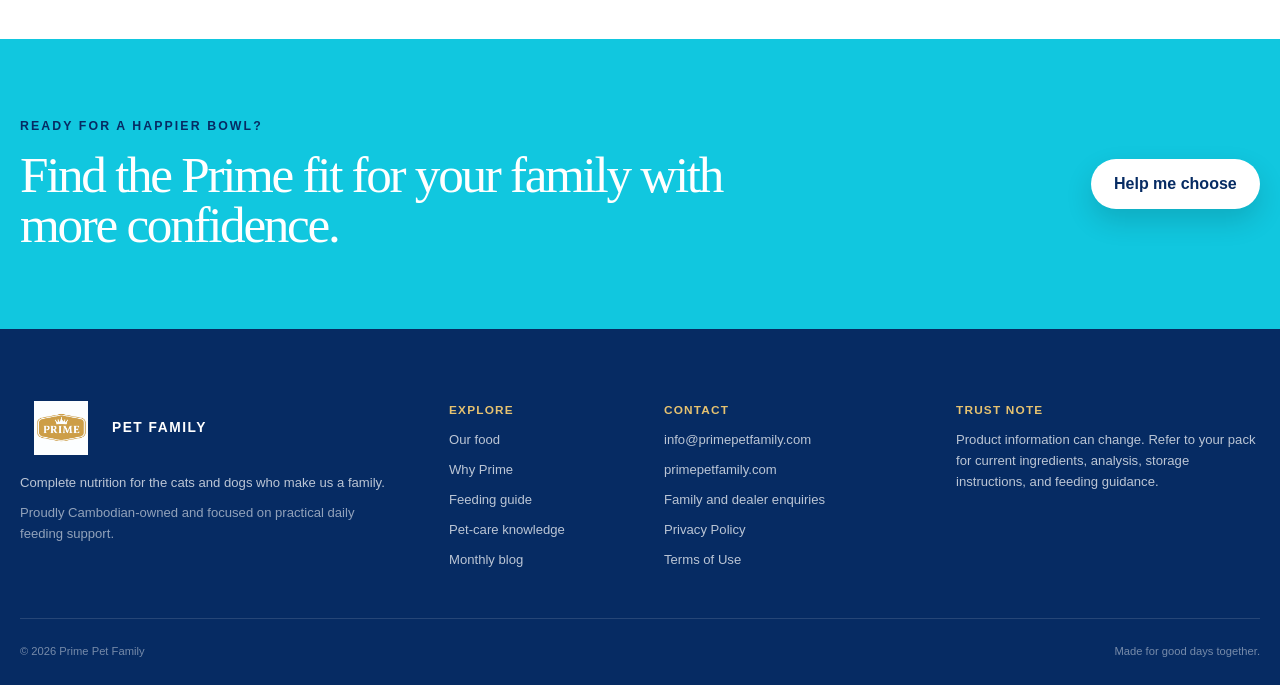
==== commit adce2b97: "Upgrade product pages and add monthly pet care blog" ====
--- a/index.html
+++ b/index.html
@@ -61,6 +61,7 @@
       <a href="#why-prime">Why Prime</a>
       <a href="#feeding">Feeding guide</a>
       <a href="knowledge.html">Pet care</a>
+      <a href="blog.html">Blog</a>
       <a href="#story">Our story</a>
       <a href="#contact">Contact</a>
       <button class="button button-small button-gold js-open-inquiry" type="button" data-product="General product enquiry">Find Prime</button>
@@ -496,6 +497,24 @@
       </div>
     </section>
 
+    <section class="section knowledge-preview" aria-labelledby="blog-preview-title">
+      <div class="section-heading heading-row">
+        <div>
+          <p class="eyebrow">The monthly journal</p>
+          <h2 id="blog-preview-title">Fresh ideas for a more thoughtful pet routine.</h2>
+        </div>
+        <div>
+          <p>Twenty-four dated articles covering responsible product choice, puppy development, cat observation, nutrition, breeds, and family life.</p>
+          <a class="text-link text-link-blue" href="blog.html">Browse the complete blog <span aria-hidden="true">&rarr;</span></a>
+        </div>
+      </div>
+      <div class="knowledge-preview-grid">
+        <a class="knowledge-preview-card" href="blog-post.html?post=questions-to-ask-pet-food-brand"><img src="assets/trust-family-scene.png" alt="Cambodian family relaxing at home with a cat and dog" loading="lazy"><div><span>July 25, 2026 &middot; PRIME family</span><h3>Seven trust questions to ask any pet-food brand</h3><p>Look beyond marketing to labels, quality systems, contactability, and product fit.</p><strong>Read the article &rarr;</strong></div></a>
+        <a class="knowledge-preview-card" href="blog-post.html?post=puppy-socialization-and-feeding"><img src="assets/freeze-dog-life-stages.jpg" alt="Adult dog and puppy waiting beside separate measured bowls" loading="lazy"><div><span>June 13, 2026 &middot; Dog care</span><h3>Puppy socialization and a steady feeding routine</h3><p>Use measured rewards while protecting rest, digestion, and healthy growth.</p><strong>Read the article &rarr;</strong></div></a>
+        <a class="knowledge-preview-card" href="blog-post.html?post=track-cat-litter-and-appetite"><img src="assets/canned-tracking.jpg" alt="Cat owner recording daily feeding observations" loading="lazy"><div><span>May 22, 2026 &middot; Cat wellness</span><h3>What the litter tray and food bowl can tell you</h3><p>Simple observations can reveal important appetite, urine, stool, and behaviour changes.</p><strong>Read the article &rarr;</strong></div></a>
+      </div>
+    </section>
+
     <section class="section story-section" id="story" aria-labelledby="story-title">
       <div class="story-image">
         <img src="assets/prime-cat-packaging-details-web.jpg" alt="Prime Cat packaging artwork showing recipe details and feeding information" loading="lazy">
@@ -614,6 +633,7 @@
       <a href="#why-prime">Why Prime</a>
       <a href="#feeding">Feeding guide</a>
       <a href="knowledge.html">Pet-care knowledge</a>
+      <a href="blog.html">Monthly blog</a>
     </div>
     <div>
       <strong>Contact</strong>
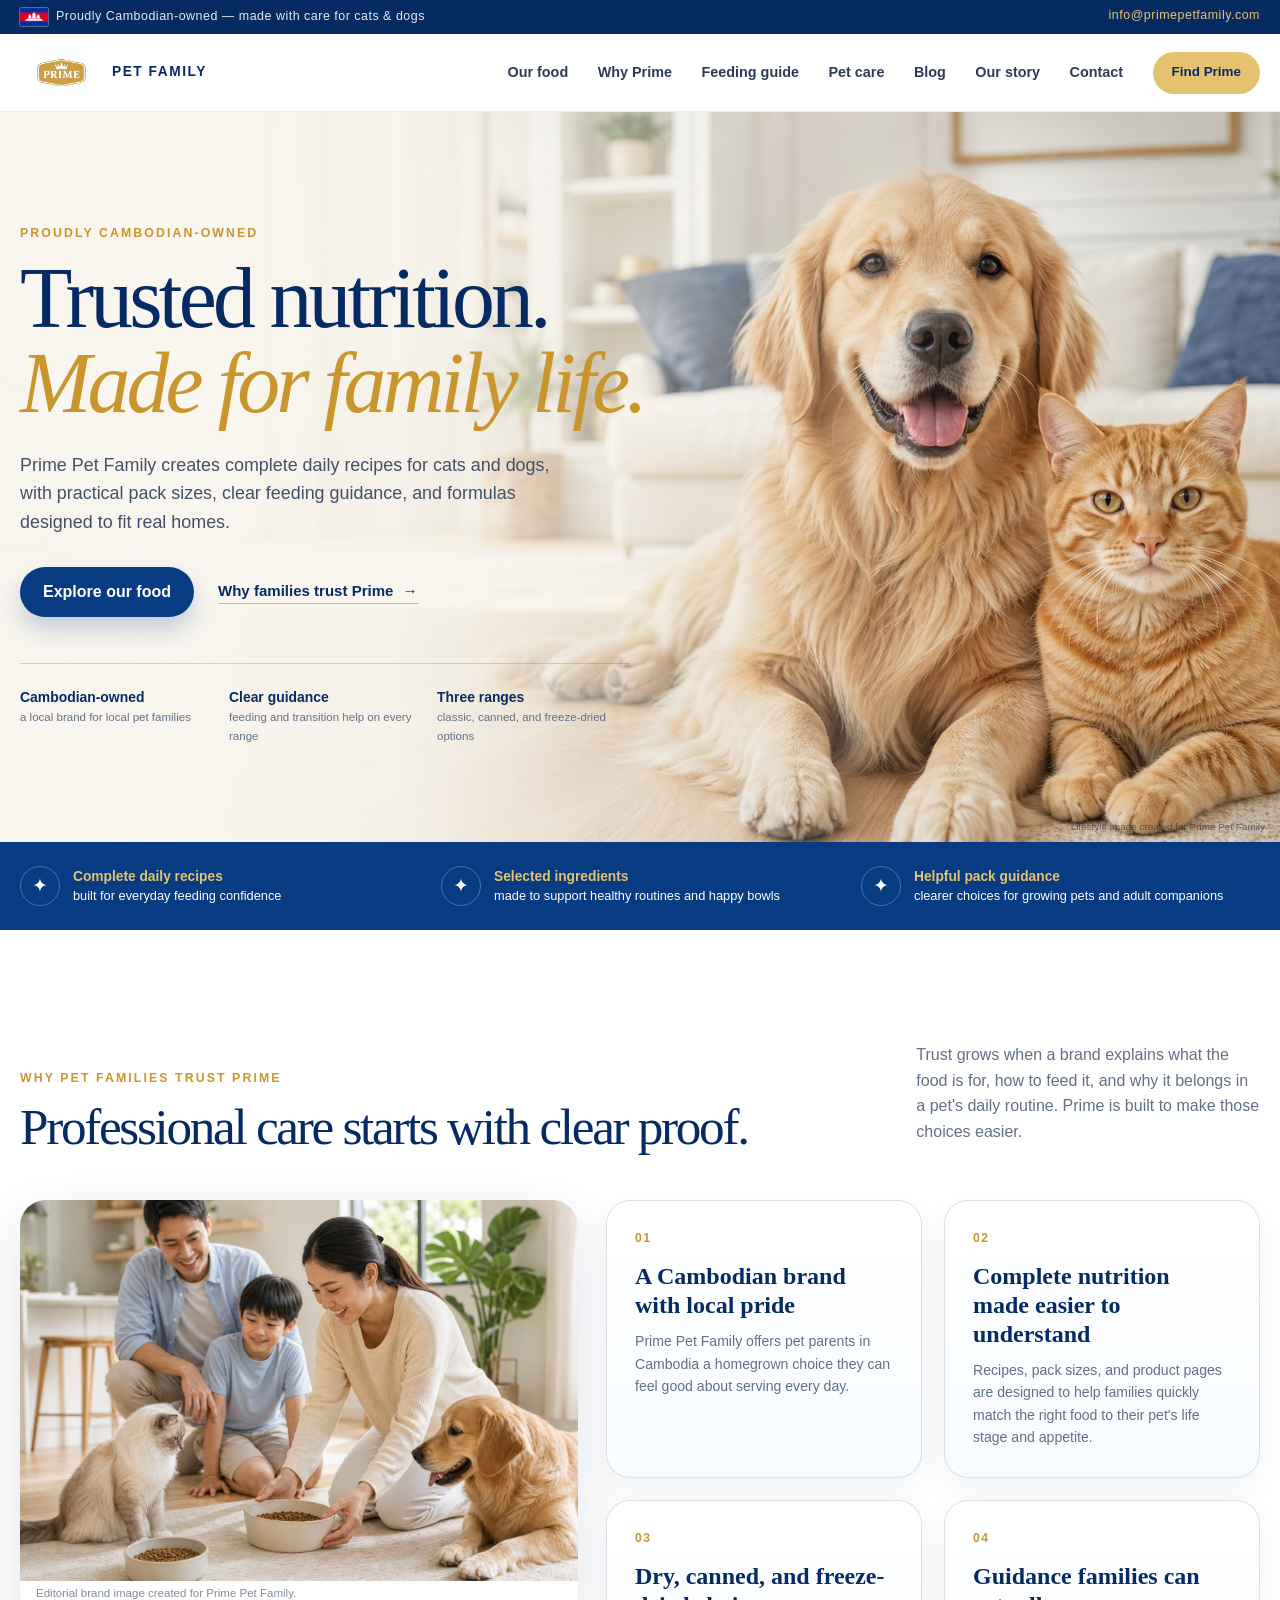
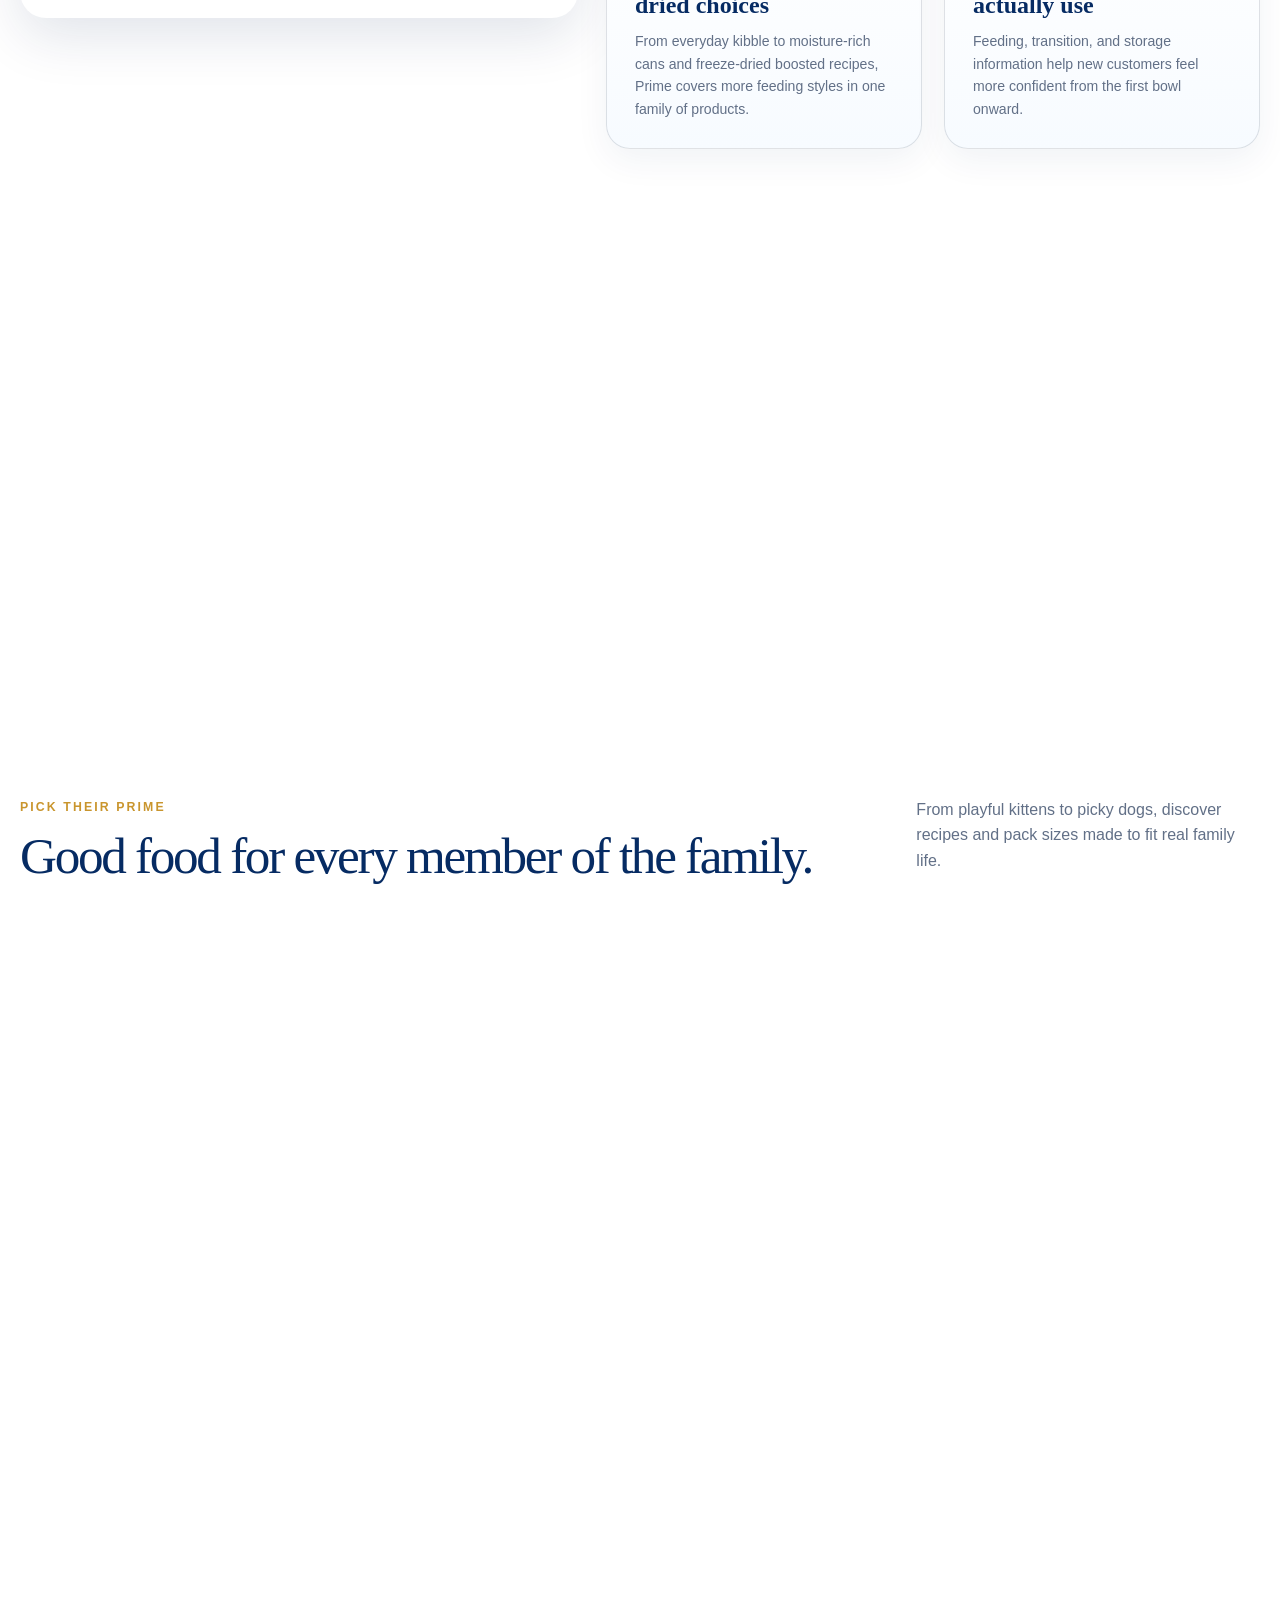
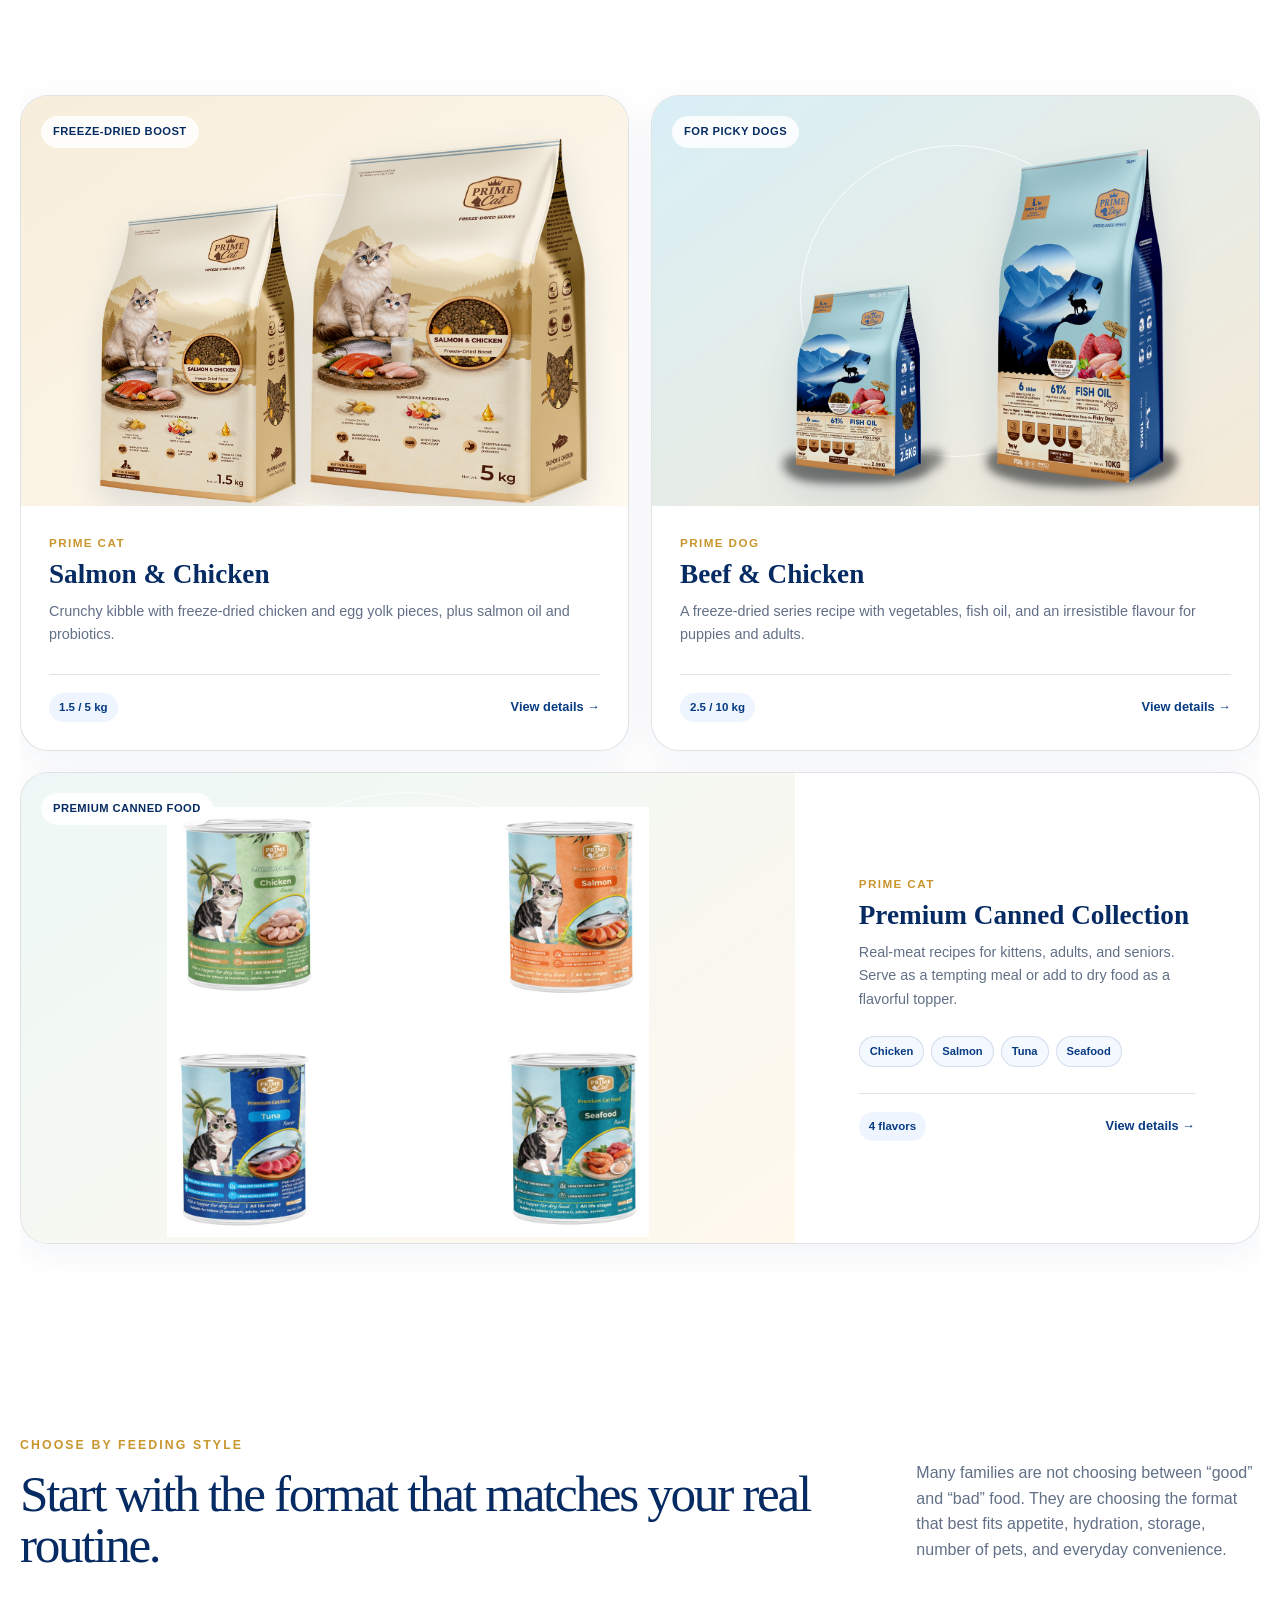
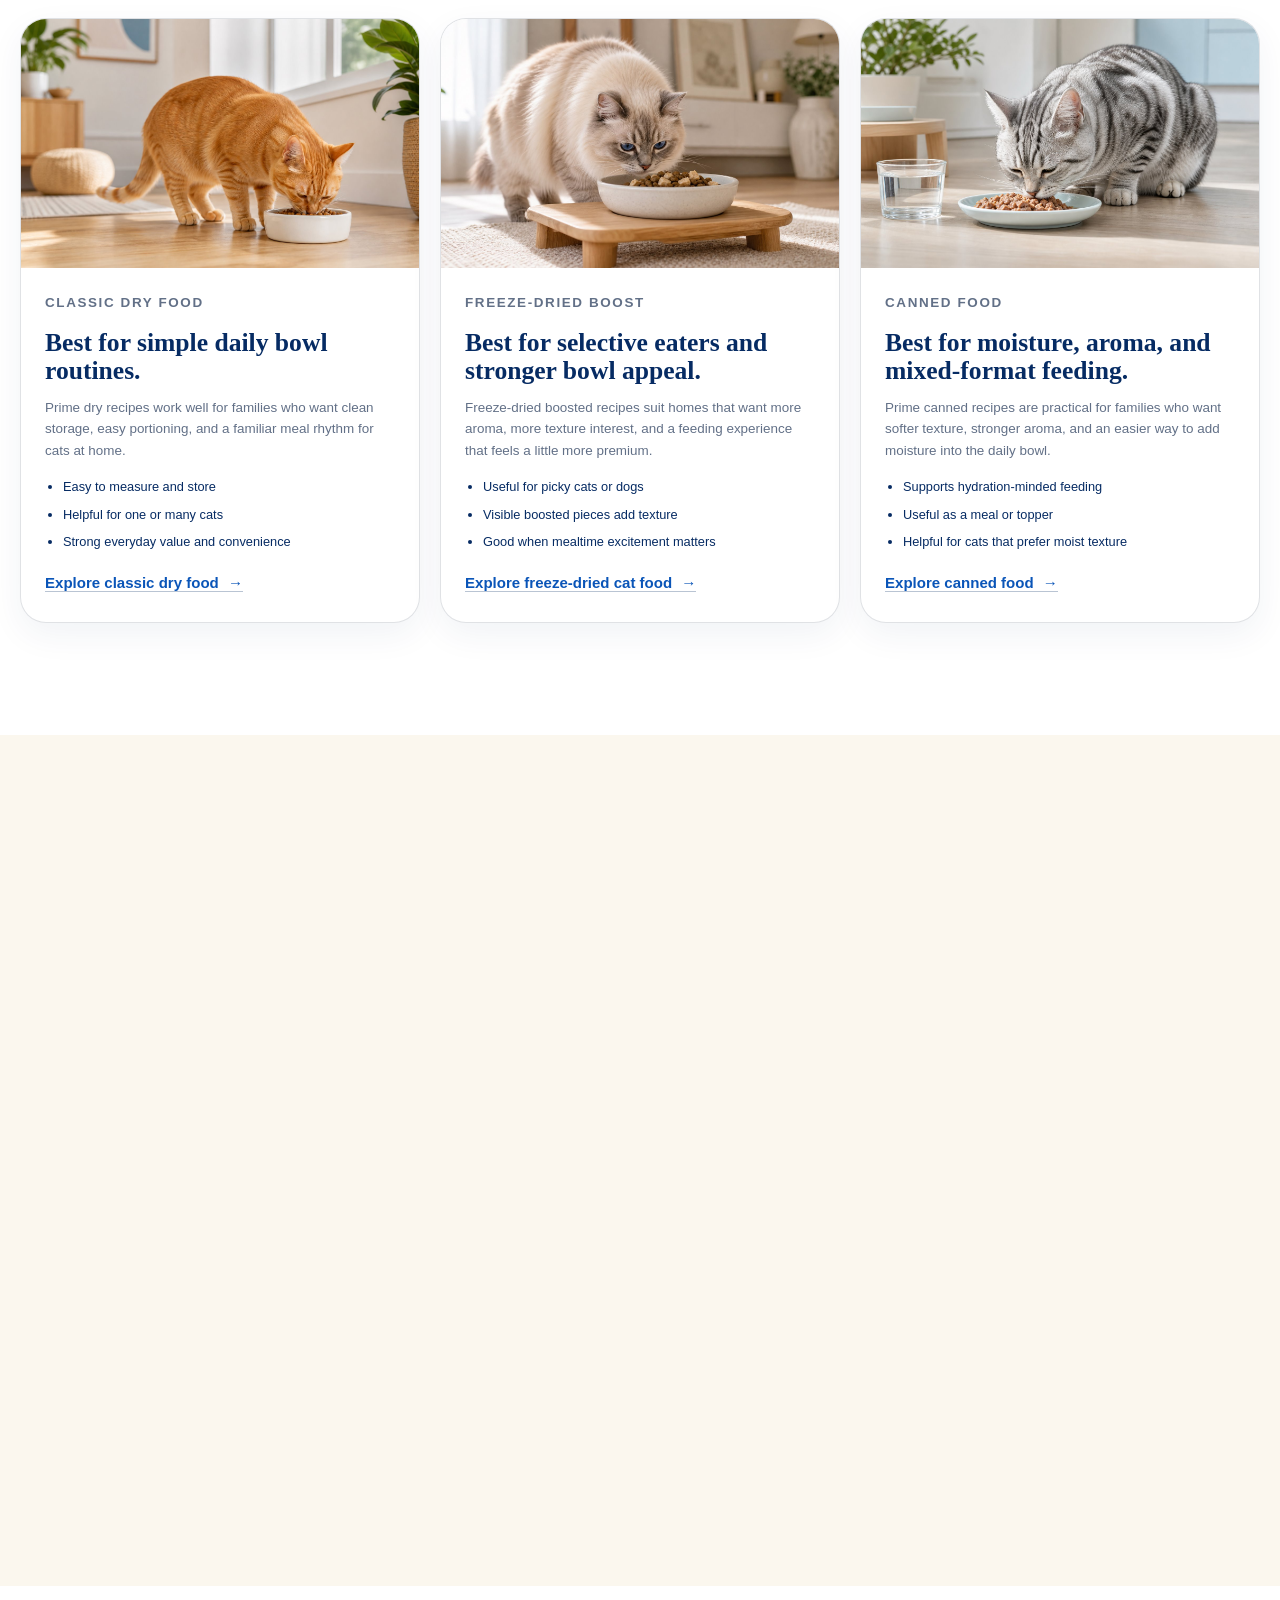
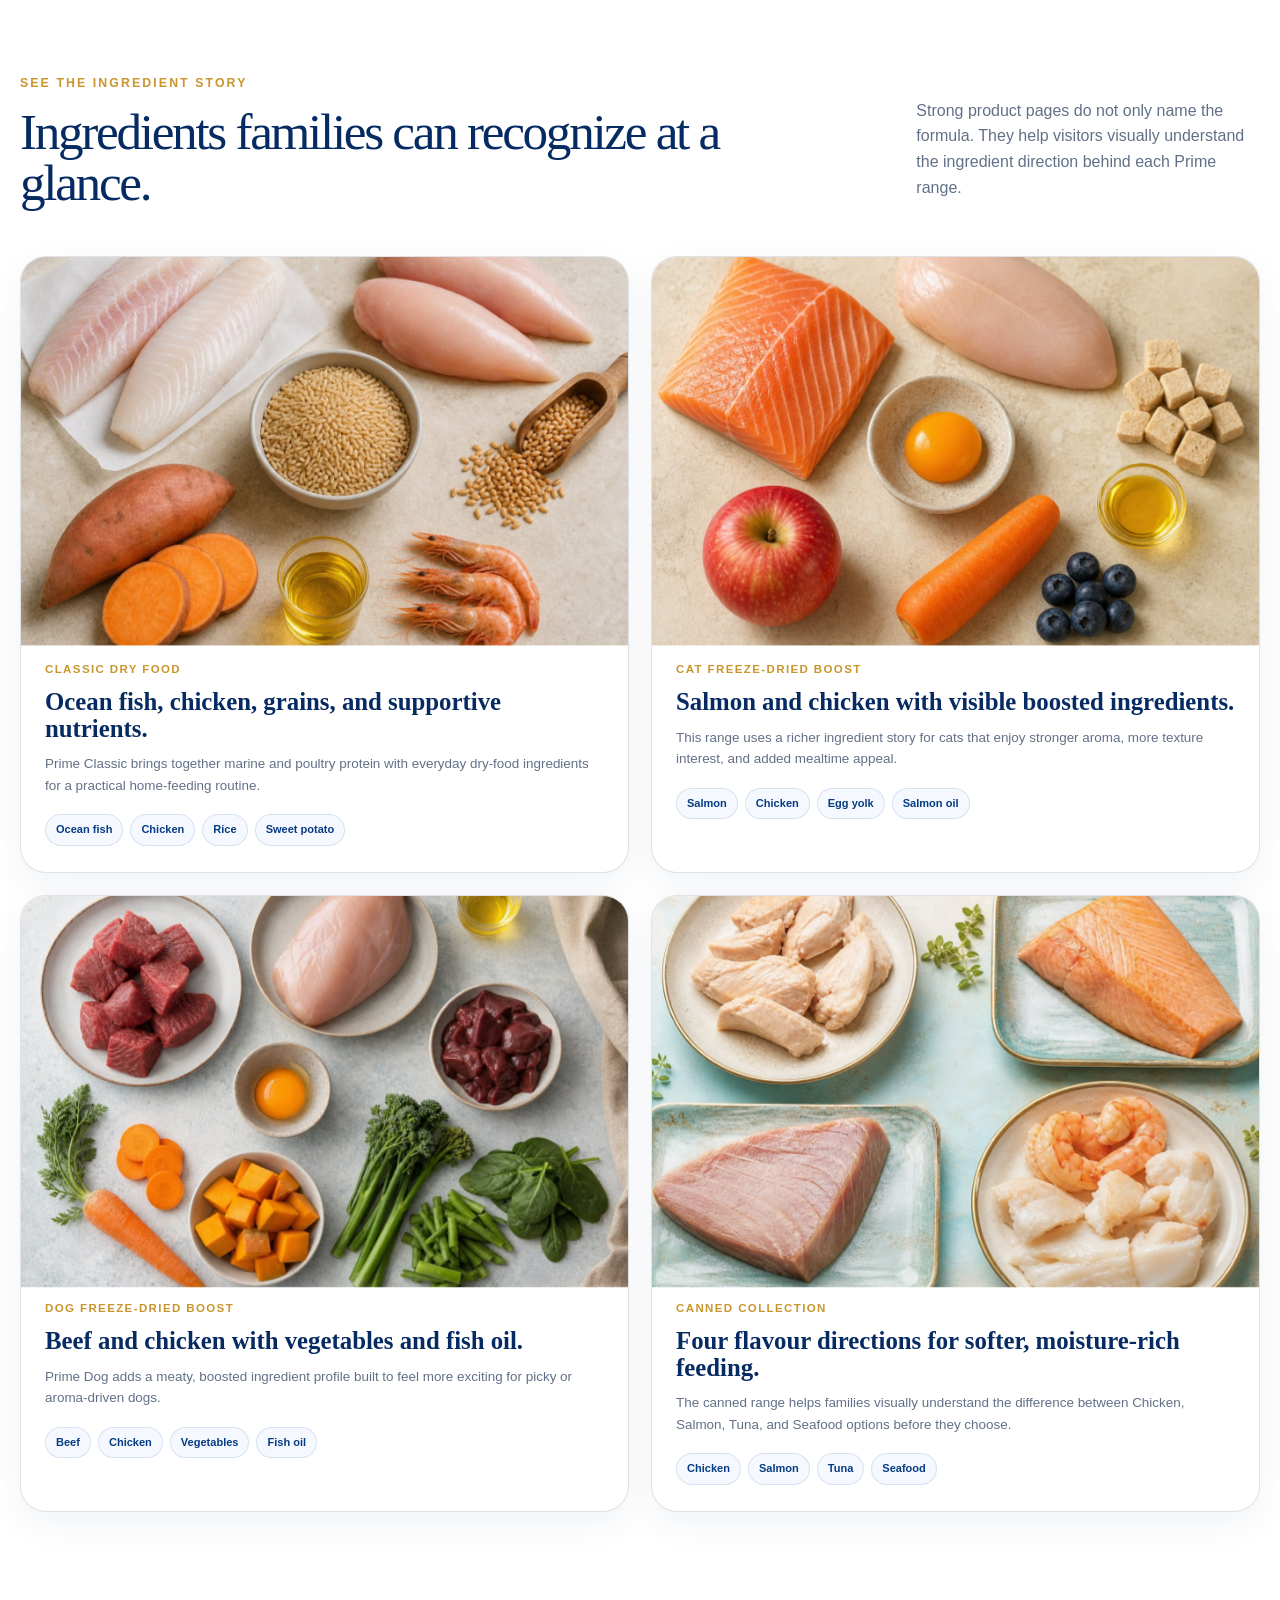
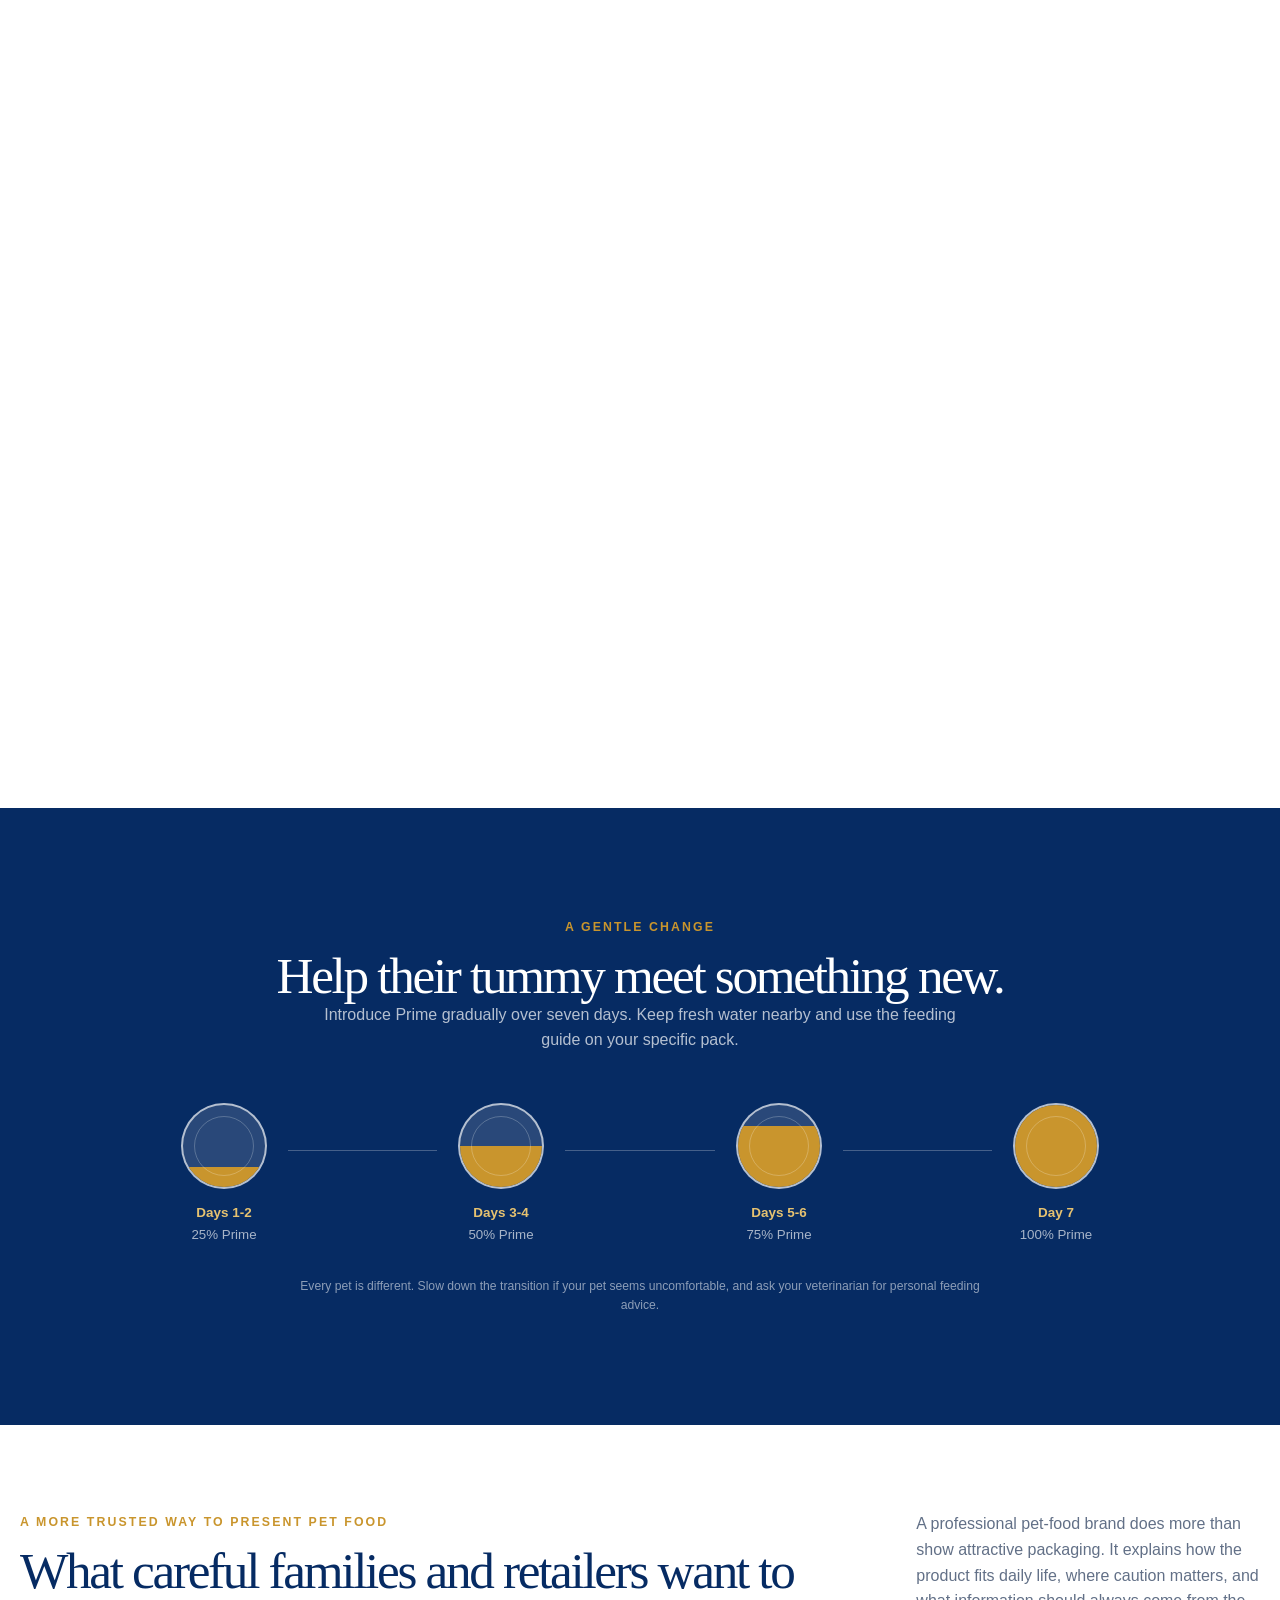
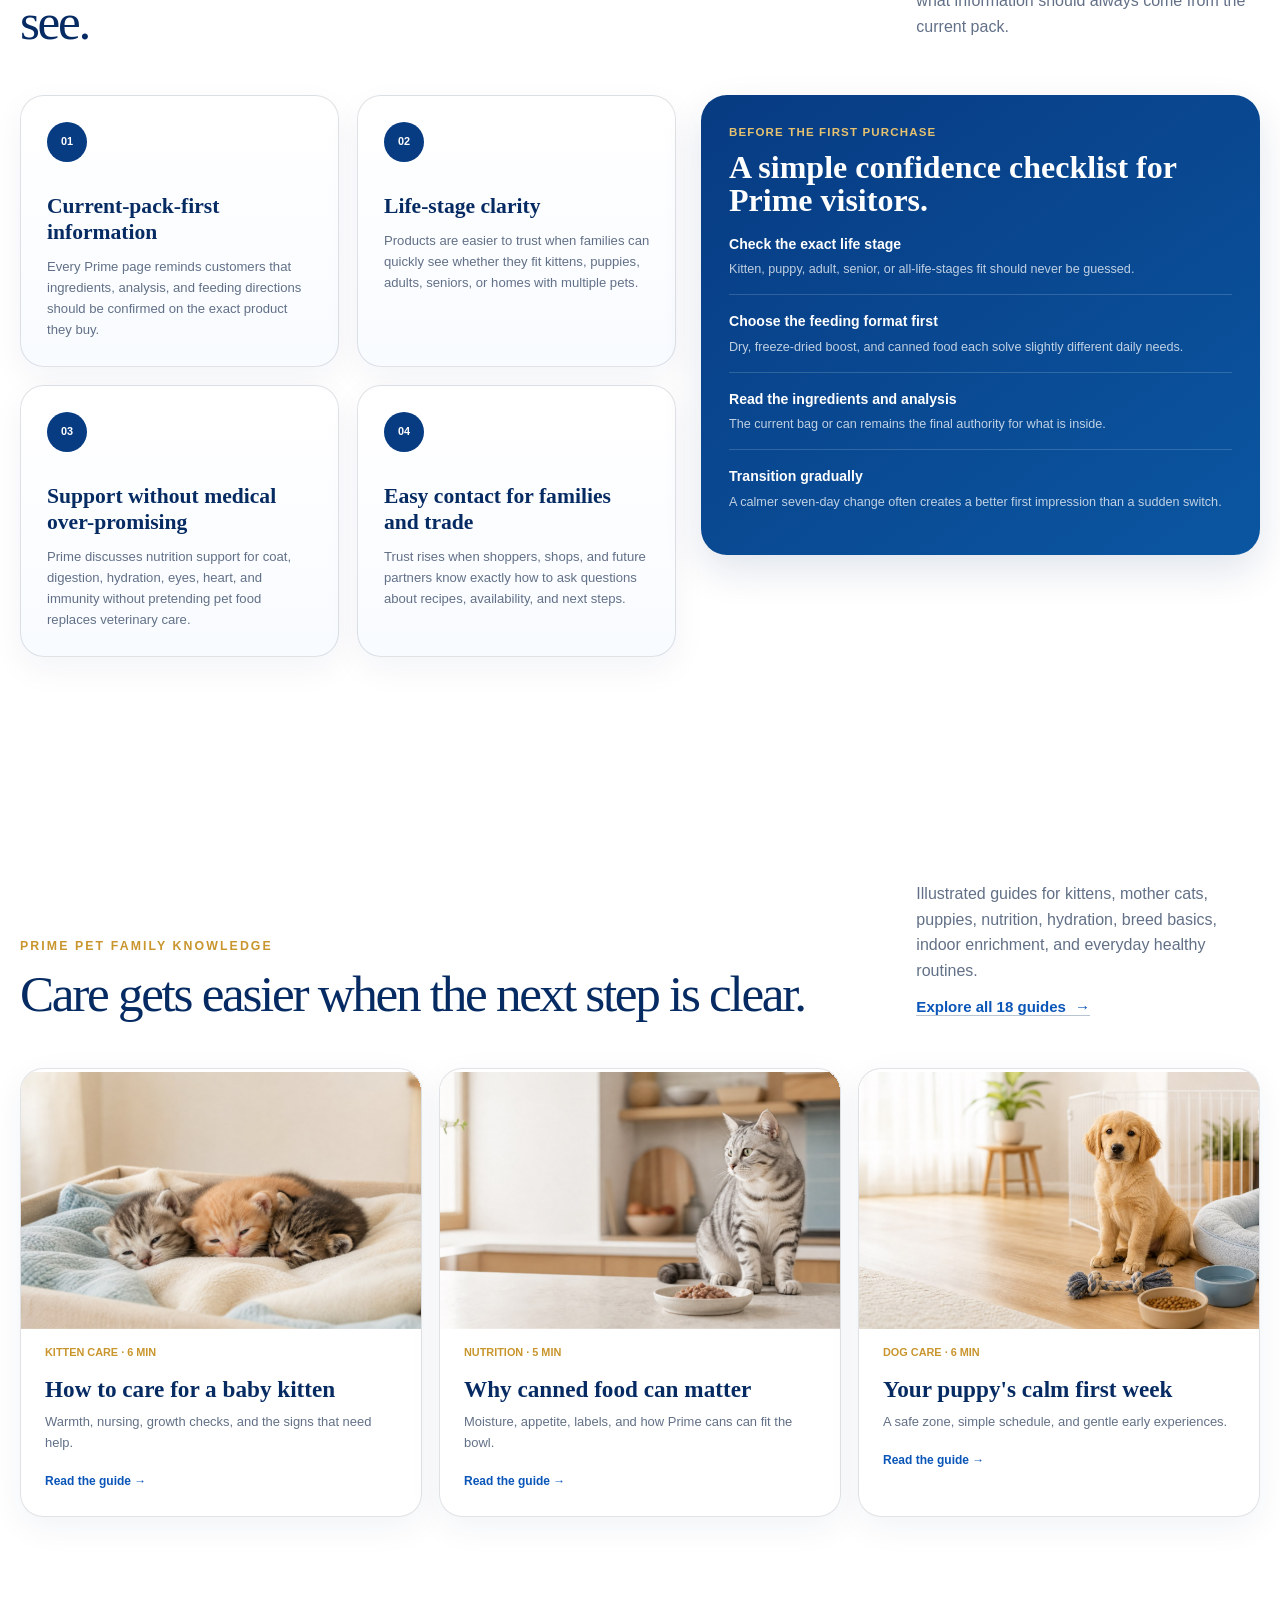
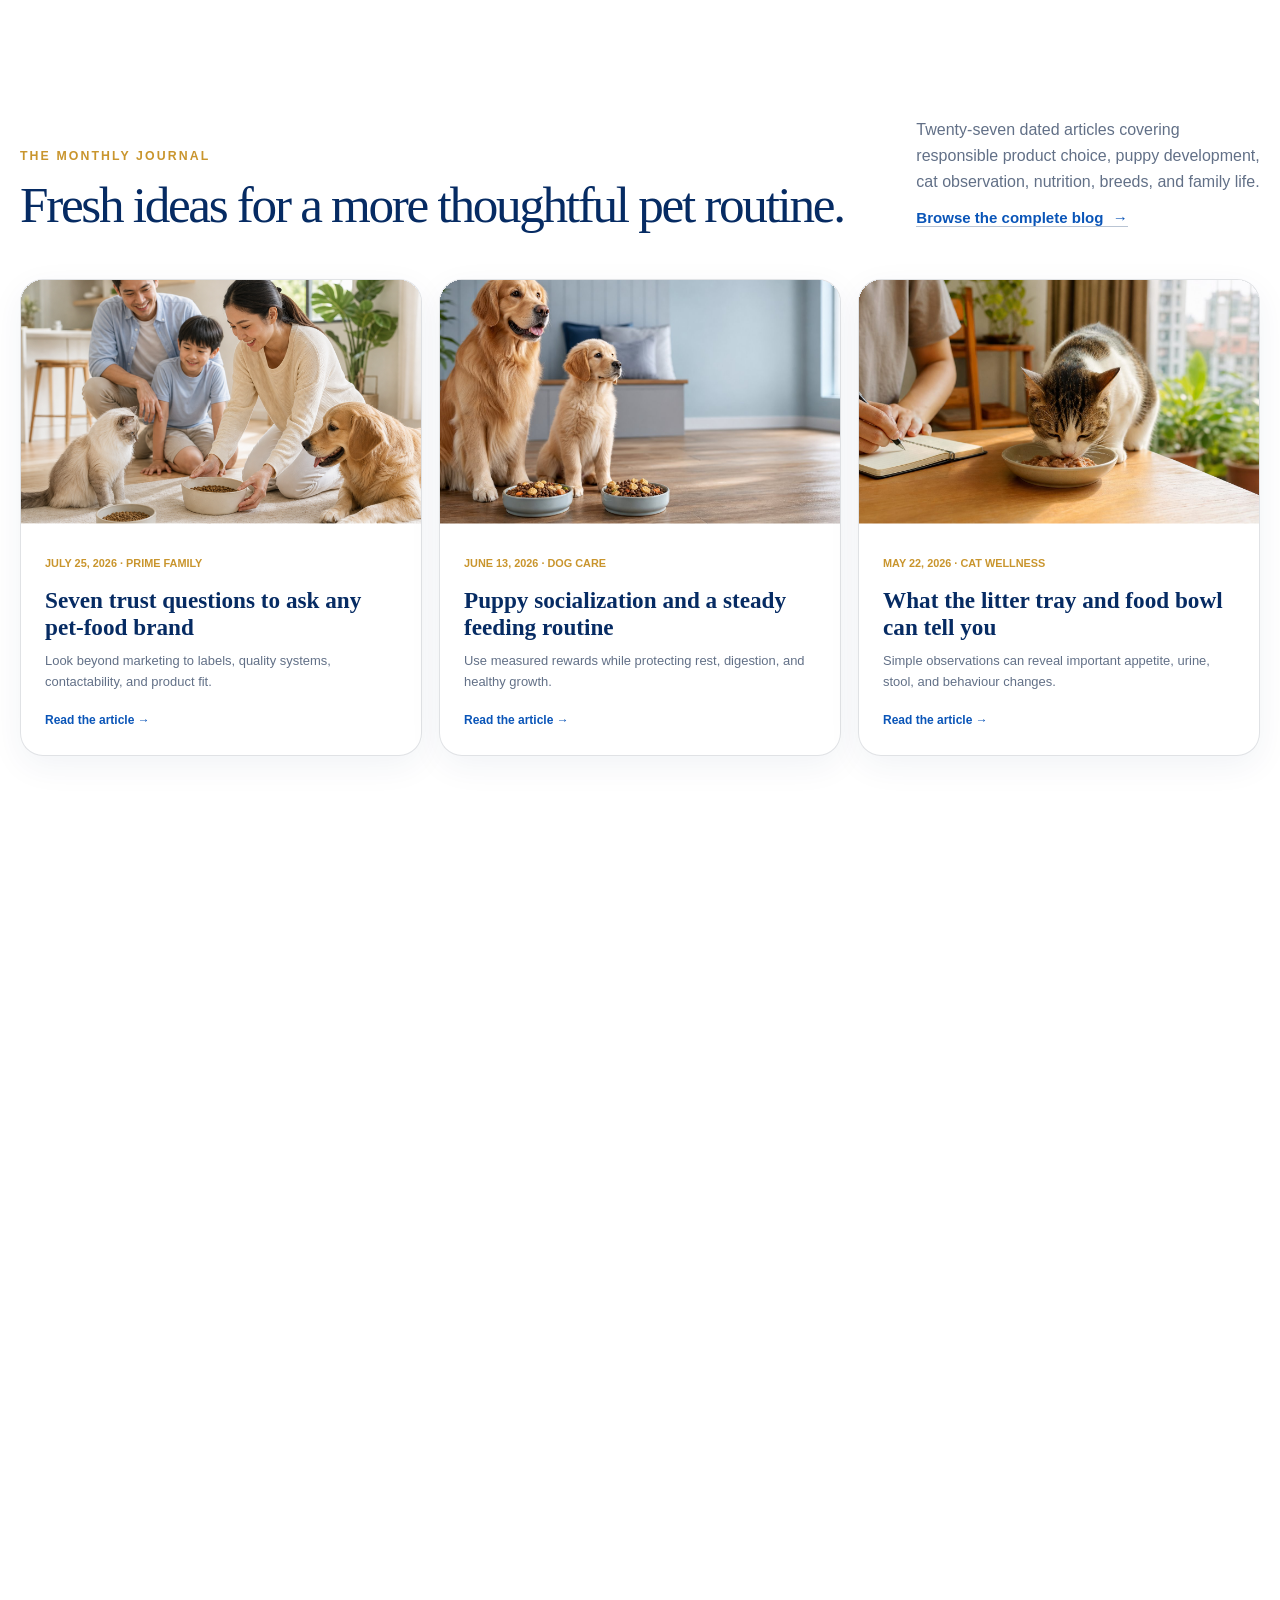
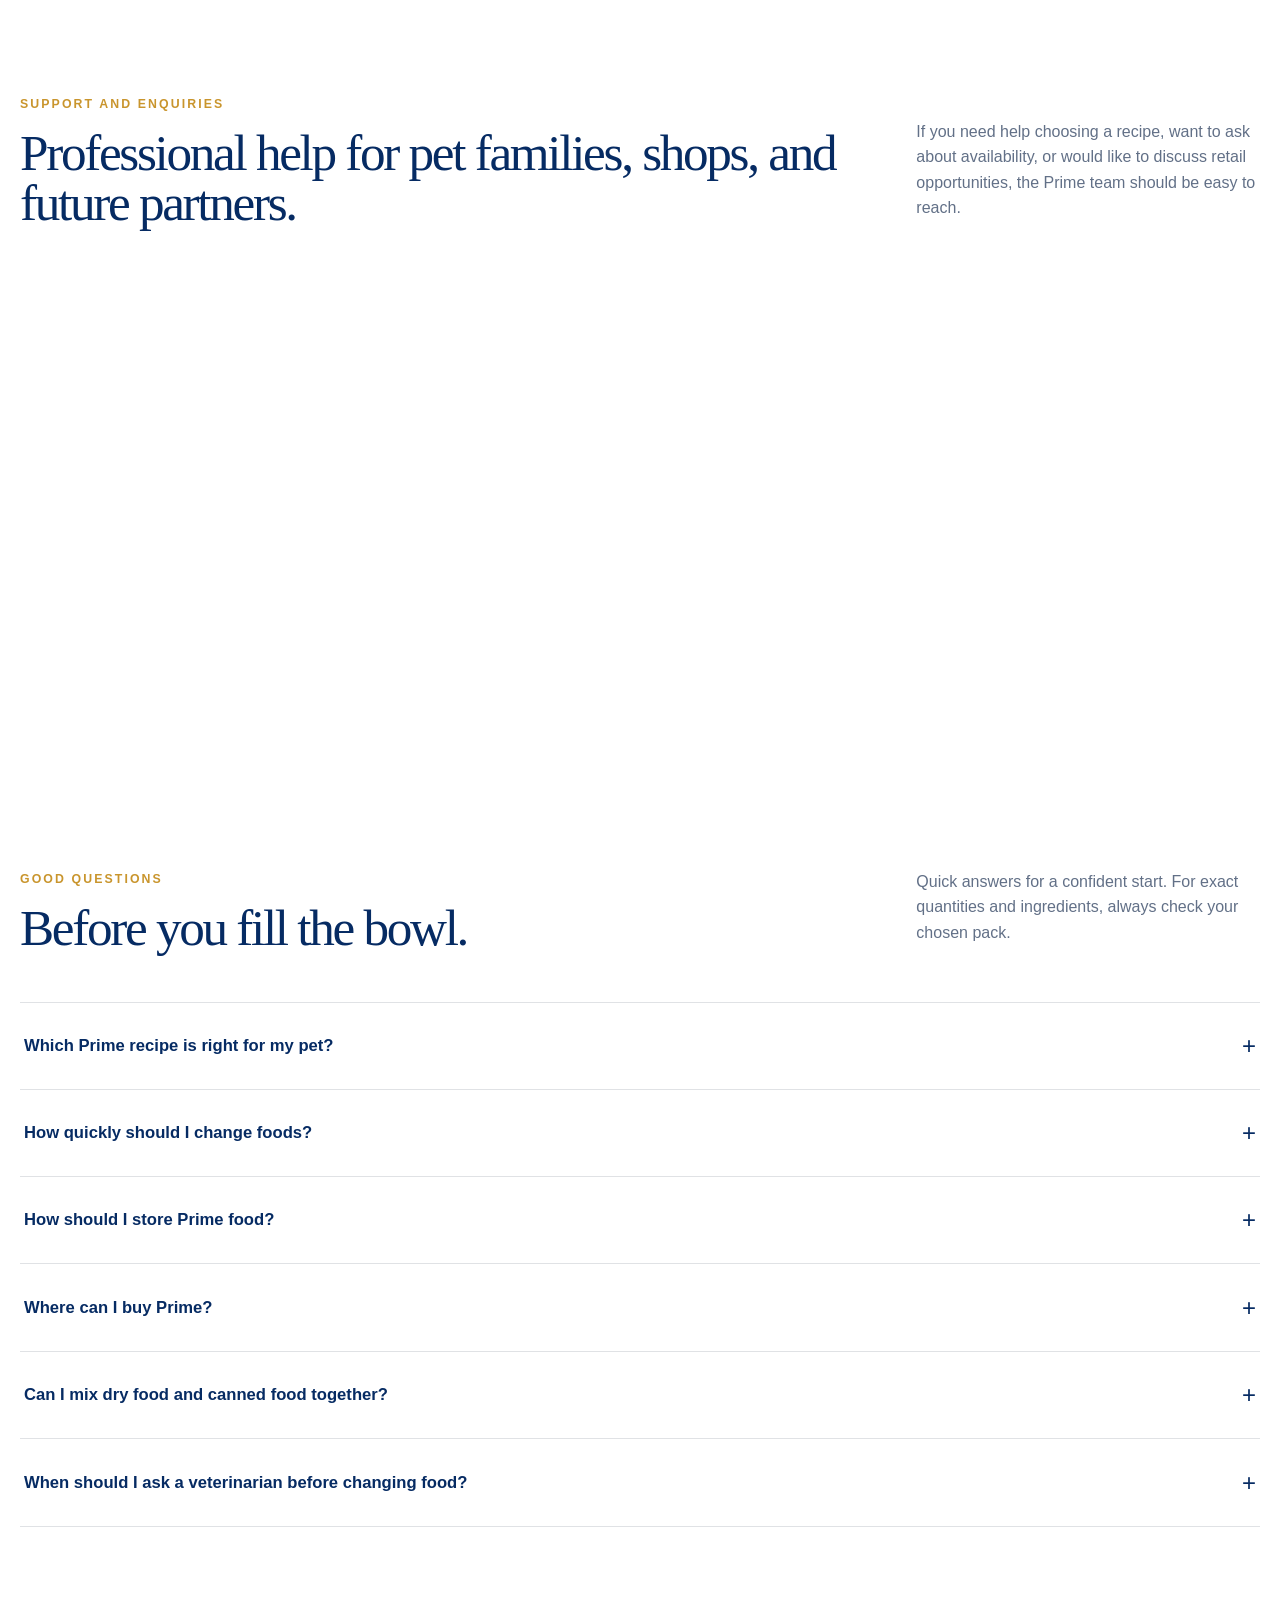
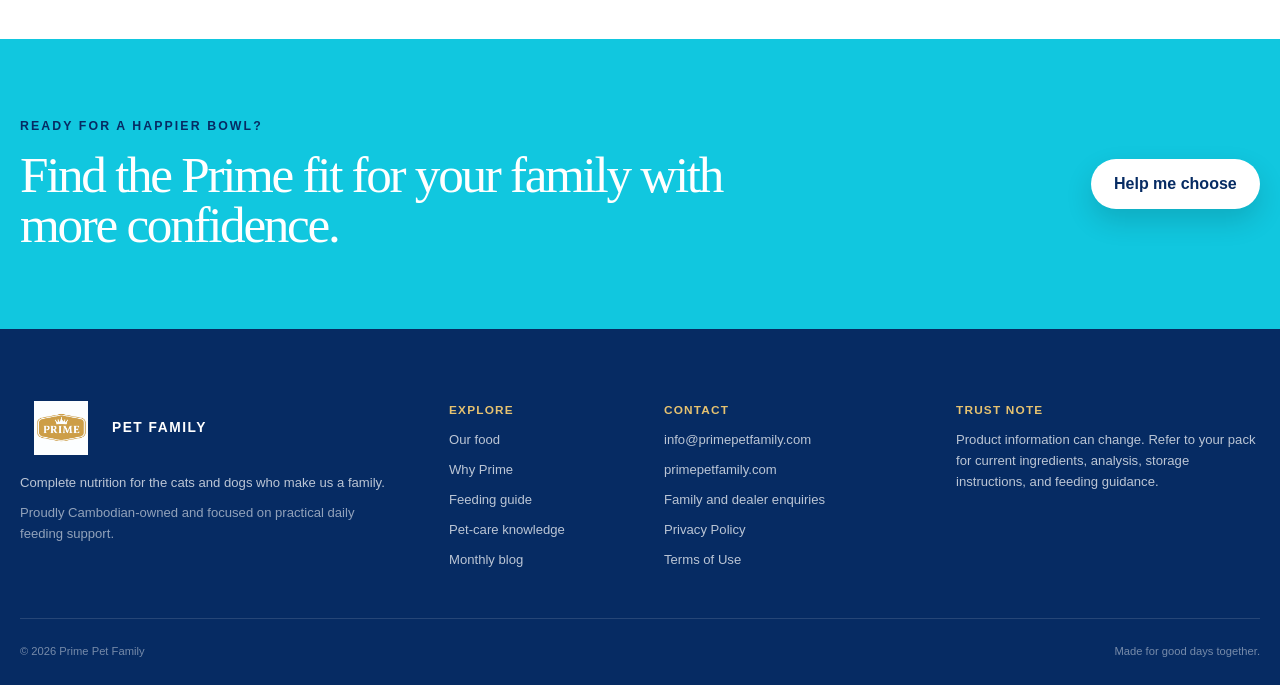
==== commit 8c225d30: "Fix blank blog post pages with cache busting and load fallbacks - Bump blog-data.js and blog.js cach" ====
--- a/index.html
+++ b/index.html
@@ -504,7 +504,7 @@
           <h2 id="blog-preview-title">Fresh ideas for a more thoughtful pet routine.</h2>
         </div>
         <div>
-          <p>Twenty-four dated articles covering responsible product choice, puppy development, cat observation, nutrition, breeds, and family life.</p>
+          <p>Twenty-seven dated articles covering responsible product choice, puppy development, cat observation, nutrition, breeds, and family life.</p>
           <a class="text-link text-link-blue" href="blog.html">Browse the complete blog <span aria-hidden="true">&rarr;</span></a>
         </div>
       </div>
